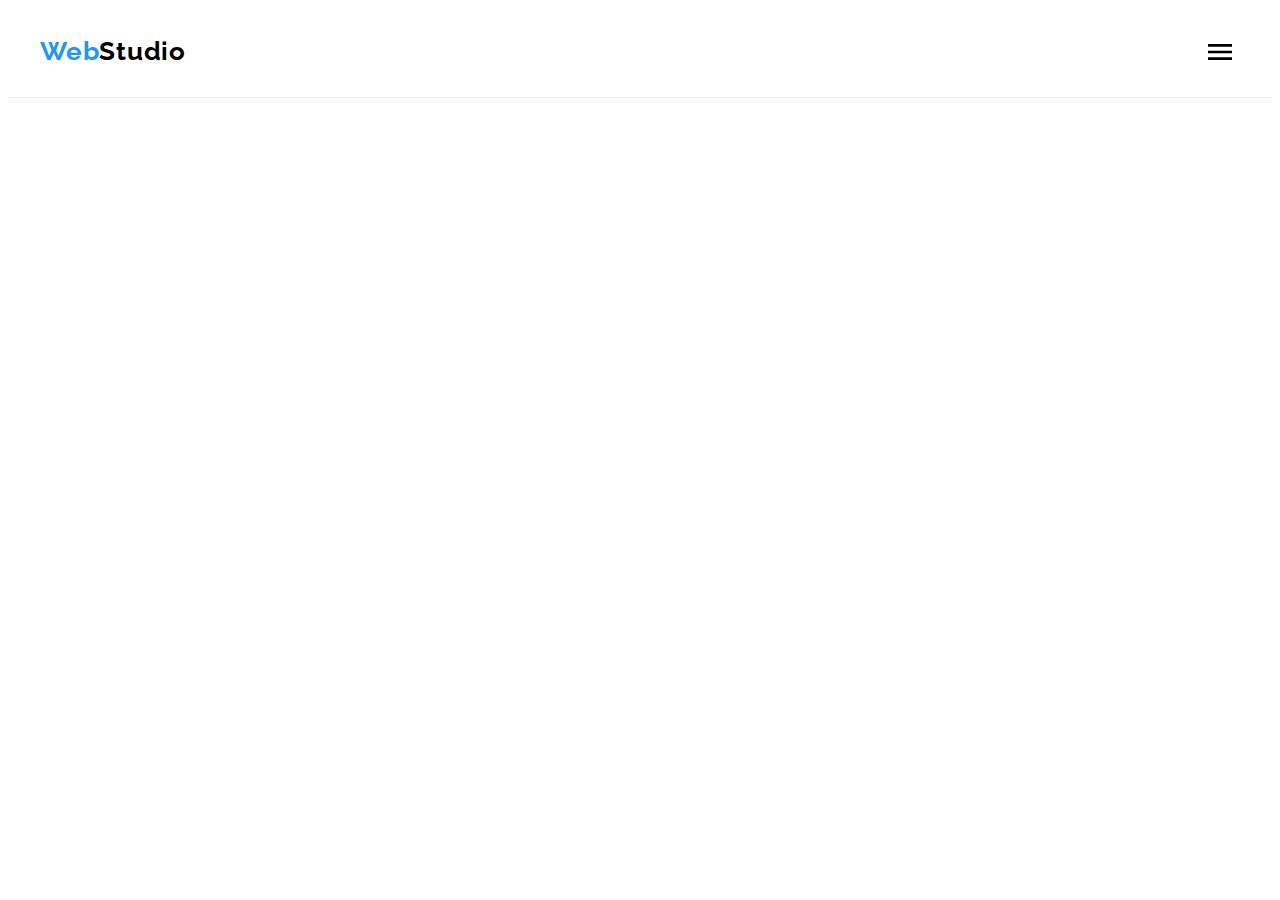
==== index.html @ c2a6fc57 "add header" ====
<!DOCTYPE html>
<html lang="ru">
<head>
    <meta charset="UTF-8">
    <meta http-equiv="X-UA-Compatible" content="IE=edge">
    <meta name="viewport" content="width=device-width, initial-scale=1.0">
    <title>WebStudio</title>
    <link rel="preconnect" href="https://fonts.gstatic.com">
    <link href="https://fonts.googleapis.com/css2?family=Raleway:wght@700&family=Roboto:wght@400;500;700;900&display=swap"
        rel="stylesheet">
    <link rel="stylesheet" href="https://cdnjs.cloudflare.com/ajax/libs/modern-normalize/1.0.0/modern-normalize.min.css" integrity="sha512-ISS7cAi1PEhQ8jnbJpJZMd29NlhNj4AWYyLOSp2CE/CsHxTCu+r+t0D2yoJudVrd0/8fTVPUVDzY5Tvli75u/g==" crossorigin="anonymous" />
    <link rel="stylesheet" href="./css/main.min.css">
</head>
<body>
    <!--HEADER -->
    <header class="header">
        <div class="header-container container">
            <nav class="menu-nav">
                <a href="#" class="logo link"><span class="logo--blue" lang="en">Web</span>Studio</a>
                <ul class="menu-list list">
                    <li class="menu__item"><a class="menu__link link current" href="./index.html">Студия</a></li>
                    <li class="menu__item"><a class="menu__link link" href="./portfolio.html">Портфолио</a></li>
                    <li class="menu__item"><a class="menu__link link" href="#">Контакты</a></li>
                </ul>
            </nav>
            <ul class="contacts-list list">
                <li class="contacts-item"><a class="address-link link" href="mailto:info@devstudio.com" lang="en">
                <svg class="icon-envelope">
                   <use href="./img/icons.svg#icon-envelope"></use>
                </svg>
                info@devstudio.com</a></li>
                <li class="contacts-item"><a class="address-link link" href="tel:+380961111111">
                <svg class="icon-smartphone">
                    <use href="./img/icons.svg#icon-smartphone"></use>
                </svg>
                +38 096 111 11 11</a></li>
            </ul>
            <button type="button" class="header__mobile-menu-btn" data-menu-button>
                <svg class="header__mobile-menu-icon">
                    <use href="./img/icons.svg#icon-hamburger"></use>
                </svg>
            </button>
            <div class="mobile-menu" data-menu>
                <div class="container mobile-menu__container">
                    <button type="button" class="mobile-menu-btn__close" data-menu-close>
                        <svg class="header__mobile-menu-icon">
                            <use href="./img/icons.svg#icon-close-btn"></use>
                        </svg>
                    </button>
                    <ul class="mobile-menu-nav list">
                        <li class="mobile-menu-nav__item"><a href="" class="mobile-menu-nav__link link">Студия</a></li>
                        <li class="mobile-menu-nav__item"><a href="" class="mobile-menu-nav__link link">Портфолио</a></li>
                        <li class="mobile-menu-nav__item"><a href="" class="mobile-menu-nav__link link">Контакты</a></li>
                    </ul>
                    <ul class="mobile-menu-contacts list">
                        <li class="mobile-menu-contacts__item"><a class="mobile-menu-contacts__link mobile-menu-contacts__link_phone link" href="tel:+380961111111">+38 096 111 11 11</a></li>
                        <li class="mobile-menu-contacts__item"><a class="mobile-menu-contacts__link link" href="mailto:info@devstudio.com" lang="en">info@devstudio.com</a></li>
                    </ul>
                    <ul class="mobile-menu-social-links list">
                        <li class="mobile-menu-social-links__item"><a href="" class="mobile-menu-social-links__link link">Instagram<span></span></a></li>
                        <li class="mobile-menu-social-links__item"><a href="" class="mobile-menu-social-links__link link">Twitter<span></span></a></li>
                        <li class="mobile-menu-social-links__item"><a href="" class="mobile-menu-social-links__link link">Facebook<span></span></a></li>
                        <li class="mobile-menu-social-links__item"><a href="" class="mobile-menu-social-links__link link">LinkedIn</a></li>
                    </ul>
                </div>
            </div>
        </div>
    </header>
    <main>
        <!--SECTION HERO -->
        <!-- <section class="hero">
            <div class="container">
                <h1 class="hero__title">Эффективные решения для вашего бизнеса</h1>
                <button class="btn hero--btn" type="button" data-modal-open>Заказать услугу</button>
            </div>
        </section> -->
        <!--SECTION FEATURES -->
        <!-- <section class="features section">
            <div class="container">
                <h2 class="title visually-hidden">Особенности</h2>
                <ul class="features__list">
                    <li class="features__item list">
                        <div class="features__img">
                            <svg class="features__icons">
                                <use href="./img/icons.svg#icon-antenna"></use>
                            </svg>
                        </div>
                        <h3 class="features__title">Внимание к деталям</h3>
                        <p class="features__text">Идейные соображения, а также начало повседневной работы по формированию позиции.
                        </p>
                    </li>
                    <li class="features__item list">
                        <div class="features__img">
                            <svg class="features__icons">
                                <use href="./img/icons.svg#icon-clock"></use>
                            </svg>
                        </div>
                        <h3 class="features__title">Пунктуальность</h3>
                        <p class="features__text">Задача организации, в особенности же рамки и место обучения кадров влечет за
                            собой.
                        </p>
                    </li>
                    <li class="features__item list">
                        <div class="features__img">
                            <svg class="features__icons">
                                <use href="./img/icons.svg#icon-diagram"></use>
                            </svg>
                        </div>
                        <h3 class="features__title">Планирование</h3>
                        <p class="features__text">Равным образом консультация с широким активом в значительной степени
                            обуславливает.
                        </p>
                    </li>
                    <li class="features__item list">
                        <div class="features__img">
                            <svg class="features__icons">
                                <use href="./img/icons.svg#icon-astronaut"></use>
                            </svg>
                        </div>
                        <h3 class="features__title">Современные технологии</h3>
                        <p class="features__text">Значимость этих проблем настолько очевидна, что реализация плановых заданий.</p>
                    </li>
                </ul>
            </div>
        </section> -->
    <!--SECTION WORK -->
        <!-- <section class="work section">
            <div class="container">
                <h2 class="title">Чем мы занимаемся</h2>
                <ul class="work__list">
                    <li class="work__item list">
                        <div class="work__wrapper">
                            <img src="./img/box11.jpg" alt="Человек печатает" width="370" height="294">
                            <p class="work__overlay">Десктопные приложения</p>
                        </div>
                    </li>
                    <li class="work__item list">
                        <div class="work__wrapper">
                            <img src="./img/box12.jpg" alt="Человек с телефоном в руке" width="370" height="294">
                            <p class="work__overlay">Мобильные приложения</p>
                        </div>
                    </li>
                    <li class="work__item list">
                        <div class="work__wrapper">
                            <img src="./img/box13.jpg" alt="Планшет" width="370" height="294">
                            <p class="work__overlay">Дизайнерские решения</p>
                        </div>
                    </li>
                </ul>
            </div>
        </section> -->
    <!--SECTION TEAM -->
         <!-- <section class="team section">
            <div class="container">
                <h2 class="title">Наша команда</h2>
                <ul class="team__list">
                    <li class="team__item list">
                        <img src="./img/team11.jpg" alt="Игорь Демьяненко" width="270">
                        <div class="team-member">
                            <h3 class="team-member__name">Игорь Демьяненко</h3>
                            <p class="team-member__profession" lang="en">Product Designer</p>
                            <ul class="social-contact list">
                                <li>
                                    <a class="social-contact__link link" href="">
                                        <svg class="social-contact__icon">
                                            <use href="./img/icons.svg#icon-instagram"></use>
                                        </svg>
                                    </a>
                                </li>
                                <li>
                                    <a class="social-contact__link link" href="">
                                        <svg class="social-contact__icon">
                                            <use href="./img/icons.svg#icon-twitter"></use>
                                        </svg>
                                    </a>
                                </li>
                                <li>
                                    <a class="social-contact__link link" href="">
                                        <svg class="social-contact__icon">
                                            <use href="./img/icons.svg#icon-facebook"></use>
                                        </svg>
                                    </a>
                                </li>
                                <li>
                                    <a class="social-contact__link link" href="">
                                        <svg class="social-contact__icon">
                                            <use href="./img/icons.svg#icon-linkedin"></use>
                                        </svg>
                                    </a>
                                </li>
                            </ul>
                        </div>

                    </li>
                    <li class="team__item list">
                        <img  src="./img/team12.jpg" alt="Ольга Репина" width="270">
                        <div class="team-member">
                            <h3 class="team-member__name">Ольга Репина</h3>
                            <p class="team-member__profession" lang="en">Frontend Developer</p>
                            <ul class="social-contact list">
                                <li>
                                    <a class="social-contact__link link" href="">
                                        <svg class="social-contact__icon">
                                            <use href="./img/icons.svg#icon-instagram"></use>
                                        </svg>
                                    </a>
                                </li>
                                <li>
                                    <a class="social-contact__link link" href="">
                                        <svg class="social-contact__icon">
                                            <use href="./img/icons.svg#icon-twitter"></use>
                                        </svg>
                                    </a>
                                </li>
                                <li>
                                    <a class="social-contact__link link" href="">
                                        <svg class="social-contact__icon">
                                            <use href="./img/icons.svg#icon-facebook"></use>
                                        </svg>
                                    </a>
                                </li>
                                <li>
                                    <a class="social-contact__link link" href="">
                                        <svg class="social-contact__icon">
                                            <use href="./img/icons.svg#icon-linkedin"></use>
                                        </svg>
                                    </a>
                                </li>
                            </ul>
                        </div>
                    </li>
                    <li class="team__item list">
                        <img src="./img/team13.jpg" alt="Николай Тарасов" width="270">
                        <div class="team-member">
                            <h3 class="team-member__name">Николай Тарасов</h3>
                            <p class="team-member__profession" lang="en">Marketing</p>
                            <ul class="social-contact list">
                                <li>
                                    <a class="social-contact__link link" href="">
                                        <svg class="social-contact__icon">
                                            <use href="./img/icons.svg#icon-instagram"></use>
                                        </svg>
                                    </a>
                                </li>
                                <li>
                                    <a class="sociak-contact__link link" href="">
                                        <svg class="social-contact__icon">
                                            <use href="./img/icons.svg#icon-twitter"></use>
                                        </svg>
                                    </a>
                                </li>
                                <li>
                                    <a class="social-contact__link link" href="">
                                        <svg class="social-contact__icon">
                                            <use href="./img/icons.svg#icon-facebook"></use>
                                        </svg>
                                    </a>
                                </li>
                                <li>
                                    <a class="social-contact__link link" href="">
                                        <svg class="social-contact__icon">
                                            <use href="./img/icons.svg#icon-linkedin"></use>
                                        </svg>
                                    </a>
                                </li>
                            </ul>
                        </div>
                    </li>
                    <li class="team__item list">
                        <img src="./img/team14.jpg" alt="Михаил Ермаков" width="270">
                        <div class="team-member">
                            <h3 class="team-member__name">Михаил Ермаков</h3>
                            <p class="team-member__profession" lang="en">UI Designer</p>
                            <ul class="social-contact list">
                                <li>
                                    <a class="social-contact__link link" href="">
                                        <svg class="social-contact__icon">
                                            <use href="./img/icons.svg#icon-instagram"></use>
                                        </svg>
                                    </a>
                                </li>
                                <li>
                                    <a class="social-contact__link link" href="">
                                        <svg class="social-contact__icon">
                                            <use href="./img/icons.svg#icon-twitter"></use>
                                        </svg>
                                    </a>
                                </li>
                                <li>
                                    <a class="social-contact__link link" href="">
                                        <svg class="social-contact__icon">
                                            <use href="./img/icons.svg#icon-facebook"></use>
                                        </svg>
                                    </a>
                                </li>
                                <li>
                                    <a class="social-contact__link link" href="">
                                        <svg class="social-contact__icon">
                                            <use href="./img/icons.svg#icon-linkedin"></use>
                                        </svg>
                                    </a>
                                </li>
                            </ul>
                        </div>
                    </li>
                </ul>
            </div>
         </section> -->

         <!-- CLIENTS-->
         <!-- <section class="section">
             <div class="container">
                 <h2 class="title">Постоянные клиенты</h2>
                 <ul class="clients-list list">
                    <li class="clients-item">
                        <a href="" class="clients-item-link">
                            <svg class="clients-icon">
                                <use href="./img/icons.svg#icon-client1"></use>
                            </svg>
                        </a>
                    </li>
                    <li class="clients-item">
                        <a href="" class="clients-item-link">
                            <svg class="clients-icon">
                                <use href="./img/icons.svg#icon-client2"></use>
                            </svg>
                        </a>
                    </li>
                    <li class="clients-item">
                        <a href="" class="clients-item-link">
                            <svg class="clients-icon">
                                <use href="./img/icons.svg#icon-client3"></use>
                            </svg>
                        </a>
                    </li>
                    <li class="clients-item">
                        <a href="" class="clients-item-link">
                            <svg class="clients-icon">
                                <use href="./img/icons.svg#icon-client4"></use>
                            </svg>
                        </a>
                    </li>
                    <li class="clients-item">
                        <a href="" class="clients-item-link">
                            <svg class="clients-icon">
                                <use href="./img/icons.svg#icon-client5"></use>
                            </svg>
                        </a>
                    </li>
                    <li class="clients-item">
                        <a href="" class="clients-item-link">
                            <svg class="clients-icon">
                                <use href="./img/icons.svg#icon-client6"></use>
                            </svg>
                        </a>
                    </li>

                 </ul>
             </div>
         </section>
    </main> -->
    <!--FOOTER -->
    <!-- <footer class="footer">
        <div class="container footer-content">
            <div class="footer-left-side">
                <a href="#" class="logo logo--white link" lang="en"><span class="logo--blue">Web</span>Studio</a>
                <address class="address-footer">
                    <ul class="address-list list ">
                        <li class="address-item"><a class="address-footer-link link maps" href="https://goo.gl/maps/4dCBF8JhgYZg9NQ79"
                                target="_blank" rel="noreferrer noopener">г. Киев, пр-т
                                Леси Украинки, 26</a></li>
                        <li class="address-item"><a class="address-footer-link link" href="mailto:info@example.com"
                                lang="en">info@example.com</a></li>
                        <li class="address-item"><a class="address-footer-link link" href="tel:+380961111111">+38 096 111 11 11</a>
                        </li>
                    </ul>
                </address>
            </div>
            <div class="footer-links">
                <h2 class="footer-title">присоединяйтесь</h2>
                <ul class="footer-social__list list">
                    <li class="footer-social__item">
                        <a href="" class="footer-social__link">
                            <svg class="footer-social__icons">
                                <use href="./img/icons.svg#icon-instagram"></use>
                            </svg>
                        </a>
                    </li>
                    <li class="footer-social__item">
                        <a href="" class="footer-social__link">
                            <svg class="footer-social__icons">
                                <use href="./img/icons.svg#icon-twitter"></use>
                            </svg>
                        </a>
                    </li>
                    <li class="footer-social__item">
                        <a href="" class="footer-social__link">
                            <svg class="footer-social__icons">
                                <use href="./img/icons.svg#icon-facebook"></use>
                            </svg>
                        </a>
                    </li>
                    <li class="footer-social__item">
                        <a href="" class="footer-social__link">
                            <svg class="footer-social__icons">
                                <use href="./img/icons.svg#icon-linkedin"></use>
                            </svg>
                        </a>
                    </li>
                </ul> 
            </div>
            <div class="footer-right-side">
                <b class="footer-title">Подпишитесь на рассылку</b>
                <form  class="footer-form">
                    <input type="email" class="input-email" name="email" placeholder="E-mail">
                    <button type="submit" class=" btn btn-subscription">Подписаться 
                        <svg class="icon-send">
                        <use href="./img/icons.svg#icon-send"></use>
                        </svg> </button>
                </form>
            </div>
        </div>
    </footer>
    <div class="backdrop is-hidden" data-modal>
        <div class="modal">
            <button type="button" class=" modal-close-btn" data-modal-close>
                <svg class="modal-icon">
                    <use href="./img/icons.svg#icon-close-black"></use>
                </svg>
            </button>
            <b class="modal-request">Оставьте свои данные, мы вам перезвоним</b>
            <form class="modal-form">
                <label class="modal-label">
                    Имя
                    <span class="modal-input-wrapper">
                        <input class="modal-input" type="text" name="user-name" required minlength="2">
                        <svg class="modal-input-icon">
                            <use href="./img/icons.svg#icon-person-black"></use>
                        </svg>
                    </span>
                </label>
                <label class="modal-label">
                    Телефон
                    <span class="modal-input-wrapper">
                        <input class="modal-input" type="tel" name="user-phone" required pattern="[0-9]{3}-[0-9]{3}-[0-9]{2}-[0-9]{2}" title="093-111-11-11">
                        <svg class="modal-input-icon">
                            <use href="./img/icons.svg#icon-phone-black"></use>
                        </svg>
                    </span>
                </label>
                <label class="modal-label">
                    Почта
                    <span class="modal-input-wrapper">
                        <input class="modal-input" type="email" name="user-email">
                        <svg class="modal-input-icon">
                            <use href="./img/icons.svg#icon-email-black"></use>
                        </svg>
                    </span>
                </label>
                <label class="modal-label">
                    Комментарий
                    <textarea class="modal-message" name="user-message" placeholder="Введите текст"></textarea>
                </label>
                
                <label class="modal-label-checkbox">
                    <input type="checkbox" class="modal-input-checkbox" name="on">
                    <span class="modal-checkbox-icon"></span>
                    Соглашаюсь с рассылкой и принимаю <a href="">Условия договора</a></label>
                <button type="submit" class="btn modal-submit-btn">Отправить</button>
            </form>
        </div>
    </div>

    <script src="./js/modal.js"></script>> -->
    <script src="./js/menu.js"></script>
</body>
</html>
---- css/main.min.css ----
:root{--main-color: #757575;--secondary-color: #212121;--accent-color: #2196f3;--main-footer-text-color: #ffffff;--background-color: #2f303a;--links-color: #afb1b8;--bcg-btn-color: #188ce8;--placeholder-color: rgba(117, 117, 117, 0.5);--bcg-grey-color: #f5f4fa;--main-bcg-color: #ffffff;--primary-font-family: 'Roboto', sans-serif;--secondary-font-family: 'Raleway', sans-serif;--transition-duration: 250ms;--transition-timing-function: cubic-bezier(0.4, 0, 0.2, 1)}.visually-hidden{position:absolute;width:1px;height:1px;margin:-1px;border:0;padding:0;white-space:nowrap;clip-path:inset(100%);clip:rect(0 0 0 0);overflow:hidden}.social-contact,.social-contact__link,.modal-close-btn,.features__img,.clients-item-link,.footer-social__link,.btn-subscription{display:flex;align-items:center}h1,h2,h3,h4,h5,h6,p{margin-top:0;margin-bottom:0}ul,ol{margin-top:0;margin-bottom:0;padding-left:0}img{display:block}.list{list-style:none}.link{text-decoration:none}body{font-family:var(--primary-font-family);color:var(--main-color)}.section{padding-top:94px;padding-bottom:94px}.container{position:relative;padding-left:15px;padding-right:15px}@media screen and (min-width: 480px){.container{width:480px;margin:0 auto}}@media screen and (min-width: 768px){.container{width:768px}}@media screen and (min-width: 1200px){.container{width:1200px}}.mobile-menu{position:fixed;top:0;left:0;width:100vw;height:100vh;background-color:#fff;overflow:auto;opacity:0;visibility:hidden;pointer-events:none}.mobile-menu.is-open{opacity:1;visibility:visible;pointer-events:auto}.mobile-menu__container{position:relative;padding-top:48px;padding-bottom:48px;padding-left:25px}.mobile-menu-nav{margin-bottom:302px}.mobile-menu-nav__link{font-weight:500;font-size:40px;line-height:1.175;letter-spacing:0.02em;color:var(--secondary-color)}@media screen and (max-width: 767px){.mobile-menu-nav__item:not(:last-child),.mobile-menu-contacts__item:not(:last-child){margin-bottom:32px}}.mobile-menu-contacts{margin-bottom:64px}.mobile-menu-contacts__link{font-weight:500;font-size:24px;line-height:1.167;letter-spacing:0.02em;color:var(--main-color)}.mobile-menu-contacts__link_phone{font-size:34px;line-height:1.176;color:var(--accent-color)}.mobile-menu-contacts__item:hover .mobile-menu-contacts__link,.mobile-menu-contacts__item:focus .mobile-menu-contacts__link{color:var(--accent-color)}.mobile-menu-social-links{display:flex;flex-wrap:wrap;align-items:center}.mobile-menu-social-links__item:not(:last-child){margin-right:10px}.mobile-menu-social-links__link{font-weight:500;font-size:18px;line-height:1.222;letter-spacing:0.02em;color:var(--accent-color)}.mobile-menu-social-links__link span{border:1px solid rgba(33,33,33,0.2);margin-left:10px;color:var(--secondary-color)}.mobile-menu-btn__close{position:absolute;top:10px;right:15px;padding:0;border:none;background-color:#fff}.mobile-menu-btn__close:hover,.mobile-menu-btn__close:focus{fill:var(--accent-color);cursor:pointer}.btn{font-family:inherit;font-weight:700;font-size:16px;line-height:1.87;align-items:center;text-align:center;letter-spacing:0.06em;background-color:var(--accent-color);color:var(--main-footer-text-color);border:transparent;border-radius:4px;transition:background-color var(--transition-duration) var(--transition-timing-function);box-shadow:0px 4px 4px rgba(0,0,0,0.15)}.btn:hover,.btn:focus{background-color:var(--bcg-btn-color);cursor:pointer}.title{font-weight:700;font-size:36px;line-height:1.16;text-align:center;letter-spacing:0.03em;color:var(--secondary-color);margin-bottom:50px}.social-contact{justify-content:space-between}.social-contact__link{justify-content:center;width:44px;height:44px;border-radius:50%;background-color:transparent;transition:background-color var(--transition-duration) var(--transition-timing-function)}.social-contact__link:hover,.social-contact__link:focus{background-color:var(--accent-color)}.social-contact__icon{width:20px;height:20px;fill:var(--links-color);transition:fill var(--transition-duration) var(--transition-timing-function)}.social-contact__link:hover .social-contact__icon,.social-contact__link:focus .social-contact__icon{fill:var(--main-footer-text-color)}.backdrop{position:fixed;top:0;left:0;width:100vw;height:100vh;background:rgba(0,0,0,0.2);z-index:100;transition:opacity var(--transition-duration) var(--transition-timing-function),visibility var(--transition-duration) var(--transition-timing-function)}.is-hidden{opacity:0;visibility:hidden;pointer-events:none}.modal{position:absolute;top:50%;left:50%;transform:translate(-50%, -50%);width:528px;height:581px;padding:40px;background:var(--main-bcg-color);box-shadow:0px 1px 3px rgba(0,0,0,0.12),0px 1px 1px rgba(0,0,0,0.14),0px 2px 1px rgba(0,0,0,0.2);border-radius:4px}.modal-icon{width:18px;height:18px;fill:currentColor}.modal-close-btn{position:absolute;top:8px;right:8px;justify-content:center;width:30px;height:30px;padding:0;background:transparent;border:1px solid rgba(0,0,0,0.1);border-radius:50%;cursor:pointer}.modal-request{display:block;font-size:20px;font-weight:700;line-height:1.15;text-align:center;letter-spacing:0.03em;color:var(--secondary-color);margin-bottom:12px}.modal-form{display:flex;flex-direction:column}.modal-label{display:block;margin-bottom:10px;font-weight:400;font-size:12px;line-height:1.17;letter-spacing:0.01em;color:var(--main-color)}.modal-input-wrapper{display:block;position:relative;margin-top:4px}.modal-input{width:100%;height:40px;padding-left:42px;border:1px solid rgba(33,33,33,0.2);border-radius:4px;font-size:14px;line-height:1.15;letter-spacing:0.01em;color:var(--secondary-color)}.modal-input:focus{outline:none;border:1px solid var(--accent-color)}.modal-input-icon{position:absolute;width:18px;height:18px;top:50%;left:12px;transform:translateY(-50%);background-size:contain;fill:#000000}.modal-input:focus+.modal-input-icon{fill:var(--accent-color)}.modal-message{width:100%;height:120px;resize:none;padding:12px 16px;margin-top:4px;color:var(--secondary-color);border:1px solid rgba(33,33,33,0.2);border-radius:4px}.modal-message::placeholder{font-weight:400;font-size:12px;line-height:1.17;letter-spacing:0.01em;color:var(--placeholder-color)}.modal-message:focus{outline:none;border-color:var(--accent-color)}.modal-input-checkbox{position:absolute;width:1px;height:1px;margin:-1px;border:0;padding:0;white-space:nowrap;clip-path:inset(100%);clip:rect(0 0 0 0);overflow:hidden}.modal-checkbox-icon{display:inline-block;vertical-align:middle;width:16px;height:15px;margin-right:7px;border:2px solid var(--secondary-color);border-radius:2px;transition:background-color 50ms var(--transition-timing-function),background-image 50ms var(--transition-timing-function)}.modal-input-checkbox:checked+.modal-checkbox-icon{border:transparent;background-color:var(--accent-color);background-image:url(../img/icon-check.svg);background-size:contain;background-origin:border-box}.modal-input-checkbox:focus+.modal-checkbox-icon{border-color:var(--accent-color)}.modal-label-checkbox{display:inline-block;font-weight:normal;font-size:14px;line-height:1.71;letter-spacing:0.03em;color:var(--main-color)}.modal-submit-btn{align-self:center;width:200px;height:50px;padding:10px 55px;margin-top:30px}.logo{color:#000000;font-family:var(--secondary-font-family);font-weight:700;font-size:26px;line-height:1.2;letter-spacing:0.03em}.logo--blue{color:var(--accent-color)}.logo--white{color:var(--main-footer-text-color);display:block;margin-bottom:20px}.header{padding-top:24px;padding-bottom:25px;border-bottom:1px solid #ececec}@media screen and (max-width: 767px){.header{padding-top:10px;padding-bottom:10px}}.header-container{display:flex;justify-content:space-between;align-items:center}.menu-list{display:none}.contacts-list{display:none}.header__mobile-menu-btn{display:inline-flex;background-color:transparent;border:none;padding:0;margin:0;line-height:0}.header__mobile-menu-icon{width:40px;height:40px}.header__mobile-menu-btn:hover,.header__mobile-menu-btn:focus,.header__mobile-menu-btn:active{fill:#2196f3;cursor:pointer}.hero{background-color:#c4c4c4;background-image:linear-gradient(rgba(47,48,58,0.4), rgba(47,48,58,0.4)),url(../img/bgimage.jpg);background-position:center;background-repeat:no-repeat;background-size:cover;text-align:center;max-width:1600px;min-height:600px;padding-top:200px;padding-bottom:200px;margin-left:auto;margin-right:auto}.hero__title{max-width:696px;font-weight:900;font-size:44px;line-height:1.36;text-align:center;letter-spacing:0.06em;text-transform:uppercase;color:var(--main-footer-text-color);margin-left:auto;margin-right:auto;margin-bottom:30px}.hero--btn{padding:10px 32px}.features__list{display:flex}.features__item{width:calc((100% - 90px) / 4)}.features__item:not(:last-child){margin-right:30px}.features__img{height:120px;justify-content:center;background:var(--bcg-grey-color);border-radius:4px;margin-bottom:30px}.features__icons{width:70px;height:70px;fill:var(--secondary-color)}.features__title{font-weight:700;font-size:14px;line-height:1.15;letter-spacing:0.03em;text-transform:uppercase;color:var(--secondary-color);margin-bottom:10px}.features__text{font-weight:400;font-size:14px;line-height:1.71;letter-spacing:0.03em}.work{padding-top:0}.work__list{display:flex;margin:-15px}.work__item{width:calc((100% - 60px) / 3);margin:15px}.work__wrapper{position:relative}.work__overlay{position:absolute;left:0;bottom:0;width:100%;font-weight:700;font-size:14px;line-height:1.15;text-align:center;letter-spacing:0.03em;text-transform:uppercase;color:var(--main-footer-text-color);padding:27px 82px;background:rgba(47,48,58,0.8)}.team{background-color:var(--bcg-grey-color)}.team-member{padding:30px 32px 30px 32px}.team__list{display:flex;margin:-15px}.team__item{width:calc((100% - 90px) / 4);font-size:16px;line-height:1.19;text-align:center;letter-spacing:0.03em;background-color:var(--main-bcg-color);box-shadow:0px 1px 3px rgba(0,0,0,0.12),0px 1px 1px rgba(0,0,0,0.14),0px 2px 1px rgba(0,0,0,0.2);border-radius:0px 0px 4px 4px;margin:15px}.team-member__name{font-weight:500;font-size:16px;color:var(--secondary-color);margin-bottom:10px}.team-member__profession{font-size:16px;margin-bottom:16px}.clients-list{display:flex;margin:-15px}.clients-item{margin:15px}.clients-item-link{justify-content:center;width:170px;height:92px;background-color:var(--main-bcg-color);border:1px solid var(--links-color);border-radius:4px;transition:border-color var(--transition-duration) var(--transition-timing-function)}.clients-item-link:hover,.clients-item-link:focus{border-color:var(--accent-color)}.clients-icon{width:106px;height:60px;fill:var(--links-color);transition:fill var(--transition-duration) var(--transition-timing-function)}.clients-item-link:hover .clients-icon,.clients-item-link:focus .clients-icon{fill:var(--accent-color)}.footer{background-color:var(--background-color);padding-top:60px;padding-bottom:60px}.footer-left-side{margin-right:70px}.address-list .maps{color:var(--main-footer-text-color)}.address-item:not(:last-child){margin-bottom:9px}.address-footer-link{font-style:normal;font-size:14px;line-height:1.71;letter-spacing:0.03em;color:rgba(255,255,255,0.6)}.footer-title{font-weight:700;font-size:14px;line-height:1.14;letter-spacing:0.03em;text-transform:uppercase;color:var(--main-footer-text-color);margin-bottom:20px}.footer-content{display:flex;align-items:baseline}.footer-social__list{display:flex}.footer-social__item:not(:last-child){margin-right:10px}.footer-social__link{justify-content:center;width:44px;height:44px;border-radius:50%;background-color:rgba(255,255,255,0.1);transition:background-color var(--transition-duration) var(--transition-timing-function)}.footer-social__link:hover,.footer-social__link:focus{background-color:var(--accent-color)}.footer-social__icons{width:20px;height:20px;fill:var(--main-footer-text-color)}.footer-right-side{margin-left:93px}.footer-form{display:flex;justify-content:center;margin-top:20px}.input-email{display:inline-block;width:358px;height:50px;font-weight:400;font-size:16px;line-height:1.25;letter-spacing:0.03em;padding:15px 16px;margin-right:12px;color:var(--main-footer-text-color);background-color:transparent;border:1px solid rgba(255,255,255,0.3);filter:drop-shadow(0px 4px 4px rgba(0,0,0,0.15));border-radius:4px}.btn-subscription{justify-content:center;width:200px;height:50px;padding:10px 28px 10px 29px}.icon-send{width:24px;height:24px;background-size:contain;fill:currentColor;margin-left:10px}.filtres-list{display:flex;justify-content:center;margin-bottom:50px}.filtres-item:not(:last-child){margin-right:8px}.filtres-btn{font-family:inherit;font-weight:500;font-size:16px;line-height:1.6;text-align:center;letter-spacing:0.03em;background:var(--bcg-grey-color);color:var(--secondary-color);border:transparent;border-radius:4px;padding:6px 22px;transition:background-color var(--transition-duration) var(--transition-timing-function),color var(--transition-duration) var(--transition-timing-function),box-shadow var(--transition-duration) var(--transition-timing-function)}.filtres-btn:hover,.filtres-btn:focus{background-color:var(--accent-color);color:var(--main-footer-text-color);cursor:pointer;box-shadow:0px 3px 1px rgba(0,0,0,0.1),0px 1px 2px rgba(0,0,0,0.08),0px 2px 2px rgba(0,0,0,0.12)}.cards-list{display:flex;flex-wrap:wrap;margin:-15px}.cards-item{width:calc((100% - 90px) / 3);margin:15px;transition:box-shadow var(--transition-duration) var(--transition-timing-function)}.cards-item:hover,.cards-item:focus,.cards-item:active{box-shadow:0px 1px 1px rgba(0,0,0,0.12),0px 4px 4px rgba(0,0,0,0.06),1px 4px 6px rgba(0,0,0,0.16)}.card-wrapper{position:relative;overflow:hidden}.overlay{position:absolute;width:100%;height:100%;top:0;left:0;padding:63px 24px;font-weight:400;font-size:18px;line-height:1.56;letter-spacing:0.03em;color:var(--main-footer-text-color);background:rgba(33,150,243,0.9);overflow:auto;transform:translateY(100%);transition:transform var(--transition-duration) var(--transition-timing-function)}.cards-item-link:hover .overlay,.cards-item-link:focus .overlay{transform:translateY(0%)}.cards-title-list{font-weight:700;font-size:18px;line-height:2;letter-spacing:0.06em;color:var(--secondary-color);margin:0 0 4px 0}.cards-text{font-size:16px;line-height:1.87;letter-spacing:0.03em;color:var(--main-color)}.card-list-text{padding:20px 24px;border:1px solid #eeeeee;border-top:none}
/*# sourceMappingURL=main.min.css.map */
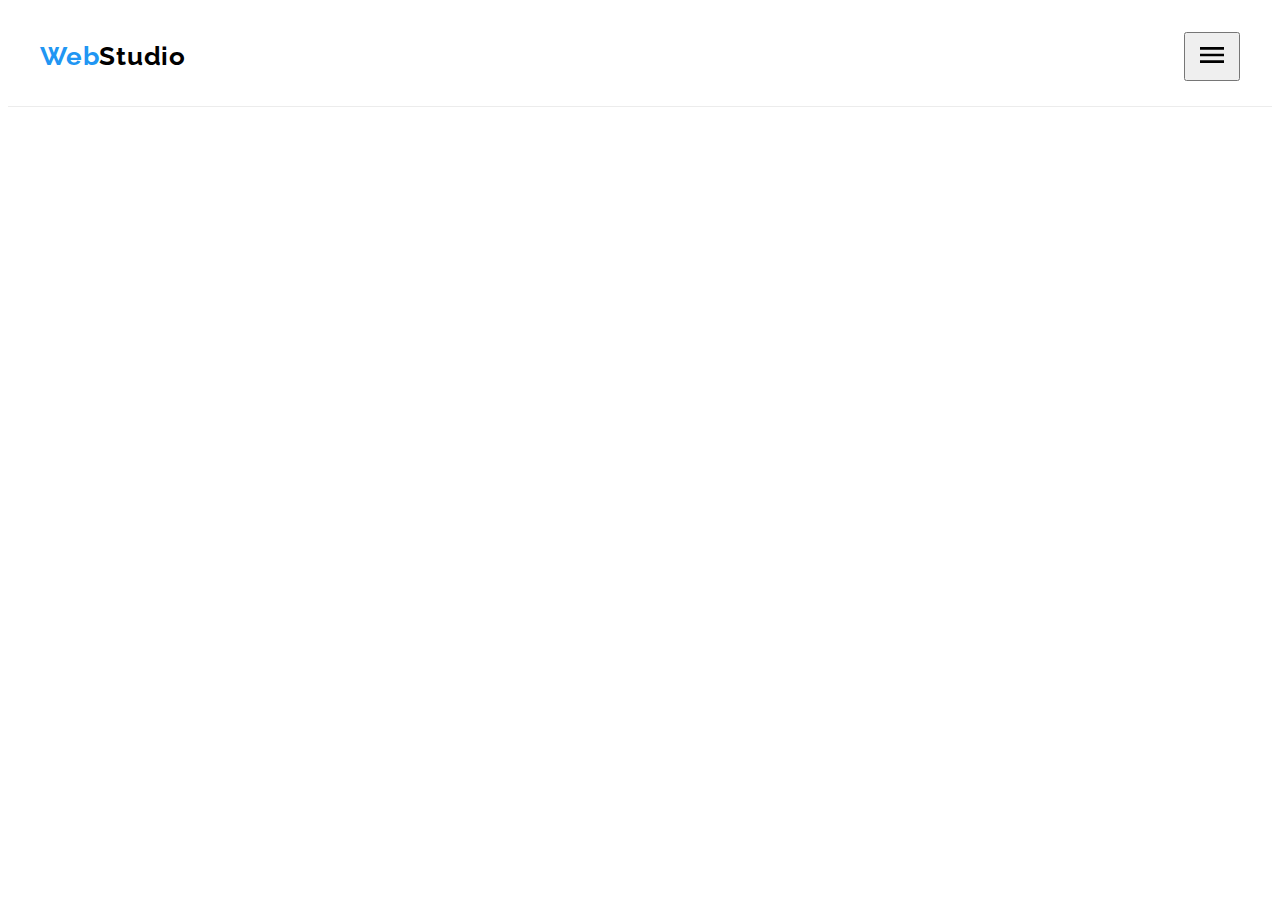
==== commit b5c2d345: "add mobile markup" ====
--- a/index.html
+++ b/index.html
@@ -35,21 +35,22 @@
                 </svg>
                 +38 096 111 11 11</a></li>
             </ul>
-            <button type="button" class="header__mobile-menu-btn" data-menu-button>
-                <svg class="header__mobile-menu-icon">
+            <button type="button" class="mobile-menu-btn__open" data-menu-button>
+                <svg width="40" height="40">
                     <use href="./img/icons.svg#icon-hamburger"></use>
                 </svg>
             </button>
             <div class="mobile-menu" data-menu>
+                
                 <div class="container mobile-menu__container">
                     <button type="button" class="mobile-menu-btn__close" data-menu-close>
-                        <svg class="header__mobile-menu-icon">
+                        <svg width="40" height="40">
                             <use href="./img/icons.svg#icon-close-btn"></use>
                         </svg>
                     </button>
                     <ul class="mobile-menu-nav list">
-                        <li class="mobile-menu-nav__item"><a href="" class="mobile-menu-nav__link link">Студия</a></li>
-                        <li class="mobile-menu-nav__item"><a href="" class="mobile-menu-nav__link link">Портфолио</a></li>
+                        <li class="mobile-menu-nav__item"><a href="./index.html" class="mobile-menu-nav__link link current">Студия</a></li>
+                        <li class="mobile-menu-nav__item"><a href="./portfolio.html" class="mobile-menu-nav__link link">Портфолио</a></li>
                         <li class="mobile-menu-nav__item"><a href="" class="mobile-menu-nav__link link">Контакты</a></li>
                     </ul>
                     <ul class="mobile-menu-contacts list">
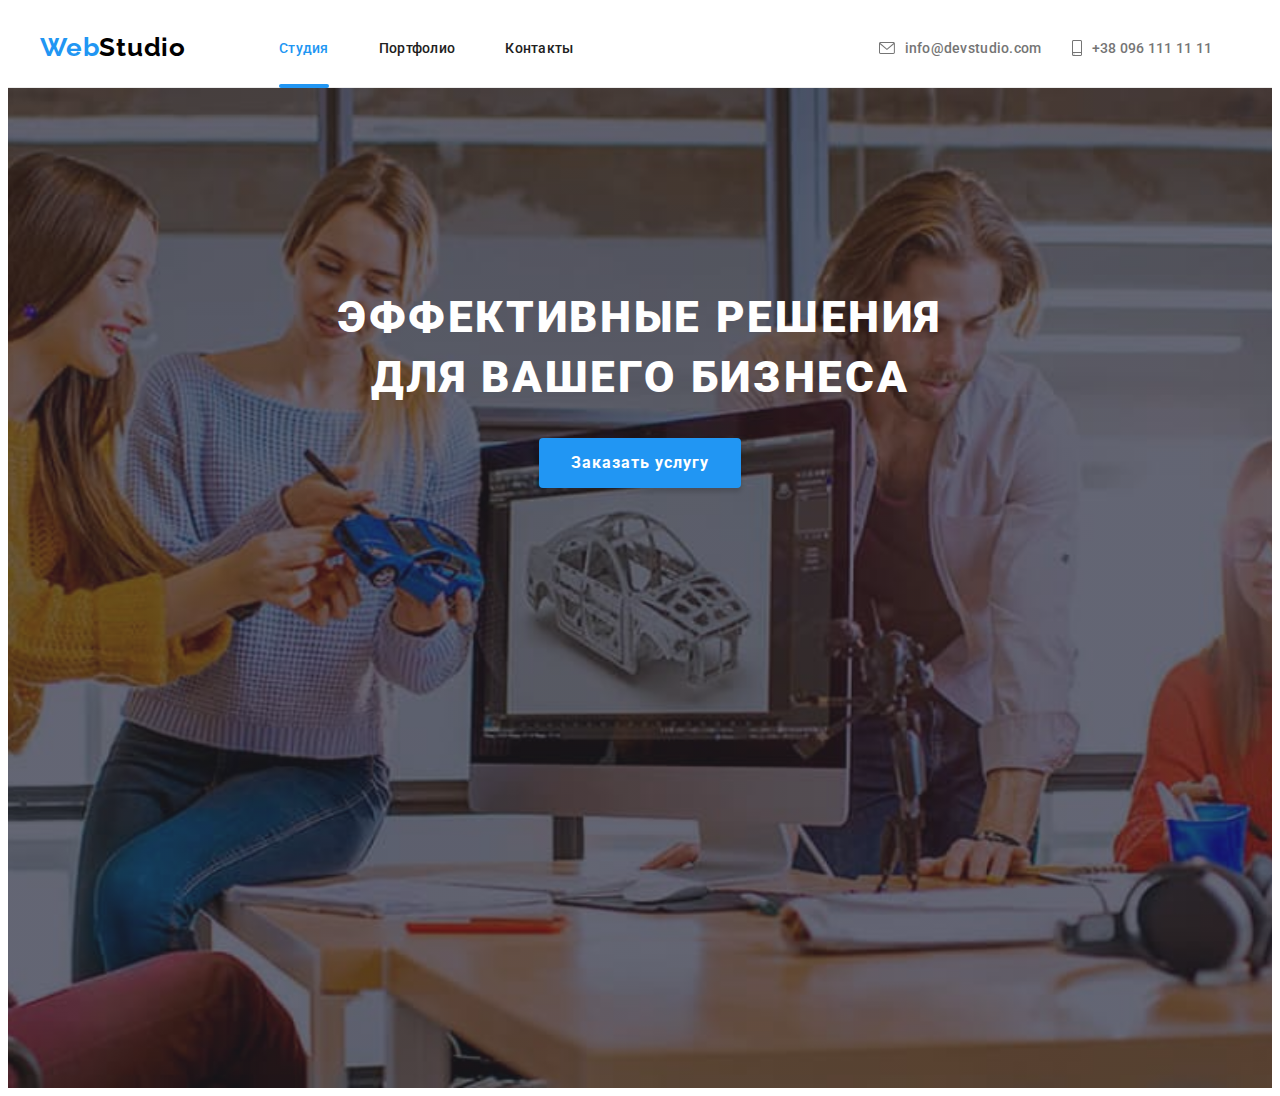
==== commit 50e78b1b: "add markup hero all" ====
--- a/index.html
+++ b/index.html
@@ -69,12 +69,12 @@
     </header>
     <main>
         <!--SECTION HERO -->
-        <!-- <section class="hero">
+        <section class="hero">
             <div class="container">
                 <h1 class="hero__title">Эффективные решения для вашего бизнеса</h1>
                 <button class="btn hero--btn" type="button" data-modal-open>Заказать услугу</button>
             </div>
-        </section> -->
+        </section>
         <!--SECTION FEATURES -->
         <!-- <section class="features section">
             <div class="container">
--- a/css/main.min.css
+++ b/css/main.min.css
@@ -1,2 +1,2 @@
-:root{--main-color: #757575;--secondary-color: #212121;--accent-color: #2196f3;--main-footer-text-color: #ffffff;--background-color: #2f303a;--links-color: #afb1b8;--bcg-btn-color: #188ce8;--placeholder-color: rgba(117, 117, 117, 0.5);--bcg-grey-color: #f5f4fa;--main-bcg-color: #ffffff;--primary-font-family: 'Roboto', sans-serif;--secondary-font-family: 'Raleway', sans-serif;--transition-duration: 250ms;--transition-timing-function: cubic-bezier(0.4, 0, 0.2, 1)}.visually-hidden{position:absolute;width:1px;height:1px;margin:-1px;border:0;padding:0;white-space:nowrap;clip-path:inset(100%);clip:rect(0 0 0 0);overflow:hidden}.social-contact,.social-contact__link,.modal-close-btn,.features__img,.clients-item-link,.footer-social__link,.btn-subscription{display:flex;align-items:center}h1,h2,h3,h4,h5,h6,p{margin-top:0;margin-bottom:0}ul,ol{margin-top:0;margin-bottom:0;padding-left:0}img{display:block}.list{list-style:none}.link{text-decoration:none}body{font-family:var(--primary-font-family);color:var(--main-color)}.section{padding-top:94px;padding-bottom:94px}.container{position:relative;padding-left:15px;padding-right:15px}@media screen and (min-width: 480px){.container{width:480px;margin:0 auto}}@media screen and (min-width: 768px){.container{width:768px}}@media screen and (min-width: 1200px){.container{width:1200px}}.mobile-menu{position:fixed;top:0;left:0;width:100vw;height:100vh;background-color:#fff;overflow:auto;opacity:0;visibility:hidden;pointer-events:none}.mobile-menu.is-open{opacity:1;visibility:visible;pointer-events:auto}.mobile-menu__container{position:relative;padding-top:48px;padding-bottom:48px;padding-left:25px}.mobile-menu-nav{margin-bottom:302px}.mobile-menu-nav__link{font-weight:500;font-size:40px;line-height:1.175;letter-spacing:0.02em;color:var(--secondary-color)}@media screen and (max-width: 767px){.mobile-menu-nav__item:not(:last-child),.mobile-menu-contacts__item:not(:last-child){margin-bottom:32px}}.mobile-menu-contacts{margin-bottom:64px}.mobile-menu-contacts__link{font-weight:500;font-size:24px;line-height:1.167;letter-spacing:0.02em;color:var(--main-color)}.mobile-menu-contacts__link_phone{font-size:34px;line-height:1.176;color:var(--accent-color)}.mobile-menu-contacts__item:hover .mobile-menu-contacts__link,.mobile-menu-contacts__item:focus .mobile-menu-contacts__link{color:var(--accent-color)}.mobile-menu-social-links{display:flex;flex-wrap:wrap;align-items:center}.mobile-menu-social-links__item:not(:last-child){margin-right:10px}.mobile-menu-social-links__link{font-weight:500;font-size:18px;line-height:1.222;letter-spacing:0.02em;color:var(--accent-color)}.mobile-menu-social-links__link span{border:1px solid rgba(33,33,33,0.2);margin-left:10px;color:var(--secondary-color)}.mobile-menu-btn__close{position:absolute;top:10px;right:15px;padding:0;border:none;background-color:#fff}.mobile-menu-btn__close:hover,.mobile-menu-btn__close:focus{fill:var(--accent-color);cursor:pointer}.btn{font-family:inherit;font-weight:700;font-size:16px;line-height:1.87;align-items:center;text-align:center;letter-spacing:0.06em;background-color:var(--accent-color);color:var(--main-footer-text-color);border:transparent;border-radius:4px;transition:background-color var(--transition-duration) var(--transition-timing-function);box-shadow:0px 4px 4px rgba(0,0,0,0.15)}.btn:hover,.btn:focus{background-color:var(--bcg-btn-color);cursor:pointer}.title{font-weight:700;font-size:36px;line-height:1.16;text-align:center;letter-spacing:0.03em;color:var(--secondary-color);margin-bottom:50px}.social-contact{justify-content:space-between}.social-contact__link{justify-content:center;width:44px;height:44px;border-radius:50%;background-color:transparent;transition:background-color var(--transition-duration) var(--transition-timing-function)}.social-contact__link:hover,.social-contact__link:focus{background-color:var(--accent-color)}.social-contact__icon{width:20px;height:20px;fill:var(--links-color);transition:fill var(--transition-duration) var(--transition-timing-function)}.social-contact__link:hover .social-contact__icon,.social-contact__link:focus .social-contact__icon{fill:var(--main-footer-text-color)}.backdrop{position:fixed;top:0;left:0;width:100vw;height:100vh;background:rgba(0,0,0,0.2);z-index:100;transition:opacity var(--transition-duration) var(--transition-timing-function),visibility var(--transition-duration) var(--transition-timing-function)}.is-hidden{opacity:0;visibility:hidden;pointer-events:none}.modal{position:absolute;top:50%;left:50%;transform:translate(-50%, -50%);width:528px;height:581px;padding:40px;background:var(--main-bcg-color);box-shadow:0px 1px 3px rgba(0,0,0,0.12),0px 1px 1px rgba(0,0,0,0.14),0px 2px 1px rgba(0,0,0,0.2);border-radius:4px}.modal-icon{width:18px;height:18px;fill:currentColor}.modal-close-btn{position:absolute;top:8px;right:8px;justify-content:center;width:30px;height:30px;padding:0;background:transparent;border:1px solid rgba(0,0,0,0.1);border-radius:50%;cursor:pointer}.modal-request{display:block;font-size:20px;font-weight:700;line-height:1.15;text-align:center;letter-spacing:0.03em;color:var(--secondary-color);margin-bottom:12px}.modal-form{display:flex;flex-direction:column}.modal-label{display:block;margin-bottom:10px;font-weight:400;font-size:12px;line-height:1.17;letter-spacing:0.01em;color:var(--main-color)}.modal-input-wrapper{display:block;position:relative;margin-top:4px}.modal-input{width:100%;height:40px;padding-left:42px;border:1px solid rgba(33,33,33,0.2);border-radius:4px;font-size:14px;line-height:1.15;letter-spacing:0.01em;color:var(--secondary-color)}.modal-input:focus{outline:none;border:1px solid var(--accent-color)}.modal-input-icon{position:absolute;width:18px;height:18px;top:50%;left:12px;transform:translateY(-50%);background-size:contain;fill:#000000}.modal-input:focus+.modal-input-icon{fill:var(--accent-color)}.modal-message{width:100%;height:120px;resize:none;padding:12px 16px;margin-top:4px;color:var(--secondary-color);border:1px solid rgba(33,33,33,0.2);border-radius:4px}.modal-message::placeholder{font-weight:400;font-size:12px;line-height:1.17;letter-spacing:0.01em;color:var(--placeholder-color)}.modal-message:focus{outline:none;border-color:var(--accent-color)}.modal-input-checkbox{position:absolute;width:1px;height:1px;margin:-1px;border:0;padding:0;white-space:nowrap;clip-path:inset(100%);clip:rect(0 0 0 0);overflow:hidden}.modal-checkbox-icon{display:inline-block;vertical-align:middle;width:16px;height:15px;margin-right:7px;border:2px solid var(--secondary-color);border-radius:2px;transition:background-color 50ms var(--transition-timing-function),background-image 50ms var(--transition-timing-function)}.modal-input-checkbox:checked+.modal-checkbox-icon{border:transparent;background-color:var(--accent-color);background-image:url(../img/icon-check.svg);background-size:contain;background-origin:border-box}.modal-input-checkbox:focus+.modal-checkbox-icon{border-color:var(--accent-color)}.modal-label-checkbox{display:inline-block;font-weight:normal;font-size:14px;line-height:1.71;letter-spacing:0.03em;color:var(--main-color)}.modal-submit-btn{align-self:center;width:200px;height:50px;padding:10px 55px;margin-top:30px}.logo{color:#000000;font-family:var(--secondary-font-family);font-weight:700;font-size:26px;line-height:1.2;letter-spacing:0.03em}.logo--blue{color:var(--accent-color)}.logo--white{color:var(--main-footer-text-color);display:block;margin-bottom:20px}.header{padding-top:24px;padding-bottom:25px;border-bottom:1px solid #ececec}@media screen and (max-width: 767px){.header{padding-top:10px;padding-bottom:10px}}.header-container{display:flex;justify-content:space-between;align-items:center}.menu-list{display:none}.contacts-list{display:none}.header__mobile-menu-btn{display:inline-flex;background-color:transparent;border:none;padding:0;margin:0;line-height:0}.header__mobile-menu-icon{width:40px;height:40px}.header__mobile-menu-btn:hover,.header__mobile-menu-btn:focus,.header__mobile-menu-btn:active{fill:#2196f3;cursor:pointer}.hero{background-color:#c4c4c4;background-image:linear-gradient(rgba(47,48,58,0.4), rgba(47,48,58,0.4)),url(../img/bgimage.jpg);background-position:center;background-repeat:no-repeat;background-size:cover;text-align:center;max-width:1600px;min-height:600px;padding-top:200px;padding-bottom:200px;margin-left:auto;margin-right:auto}.hero__title{max-width:696px;font-weight:900;font-size:44px;line-height:1.36;text-align:center;letter-spacing:0.06em;text-transform:uppercase;color:var(--main-footer-text-color);margin-left:auto;margin-right:auto;margin-bottom:30px}.hero--btn{padding:10px 32px}.features__list{display:flex}.features__item{width:calc((100% - 90px) / 4)}.features__item:not(:last-child){margin-right:30px}.features__img{height:120px;justify-content:center;background:var(--bcg-grey-color);border-radius:4px;margin-bottom:30px}.features__icons{width:70px;height:70px;fill:var(--secondary-color)}.features__title{font-weight:700;font-size:14px;line-height:1.15;letter-spacing:0.03em;text-transform:uppercase;color:var(--secondary-color);margin-bottom:10px}.features__text{font-weight:400;font-size:14px;line-height:1.71;letter-spacing:0.03em}.work{padding-top:0}.work__list{display:flex;margin:-15px}.work__item{width:calc((100% - 60px) / 3);margin:15px}.work__wrapper{position:relative}.work__overlay{position:absolute;left:0;bottom:0;width:100%;font-weight:700;font-size:14px;line-height:1.15;text-align:center;letter-spacing:0.03em;text-transform:uppercase;color:var(--main-footer-text-color);padding:27px 82px;background:rgba(47,48,58,0.8)}.team{background-color:var(--bcg-grey-color)}.team-member{padding:30px 32px 30px 32px}.team__list{display:flex;margin:-15px}.team__item{width:calc((100% - 90px) / 4);font-size:16px;line-height:1.19;text-align:center;letter-spacing:0.03em;background-color:var(--main-bcg-color);box-shadow:0px 1px 3px rgba(0,0,0,0.12),0px 1px 1px rgba(0,0,0,0.14),0px 2px 1px rgba(0,0,0,0.2);border-radius:0px 0px 4px 4px;margin:15px}.team-member__name{font-weight:500;font-size:16px;color:var(--secondary-color);margin-bottom:10px}.team-member__profession{font-size:16px;margin-bottom:16px}.clients-list{display:flex;margin:-15px}.clients-item{margin:15px}.clients-item-link{justify-content:center;width:170px;height:92px;background-color:var(--main-bcg-color);border:1px solid var(--links-color);border-radius:4px;transition:border-color var(--transition-duration) var(--transition-timing-function)}.clients-item-link:hover,.clients-item-link:focus{border-color:var(--accent-color)}.clients-icon{width:106px;height:60px;fill:var(--links-color);transition:fill var(--transition-duration) var(--transition-timing-function)}.clients-item-link:hover .clients-icon,.clients-item-link:focus .clients-icon{fill:var(--accent-color)}.footer{background-color:var(--background-color);padding-top:60px;padding-bottom:60px}.footer-left-side{margin-right:70px}.address-list .maps{color:var(--main-footer-text-color)}.address-item:not(:last-child){margin-bottom:9px}.address-footer-link{font-style:normal;font-size:14px;line-height:1.71;letter-spacing:0.03em;color:rgba(255,255,255,0.6)}.footer-title{font-weight:700;font-size:14px;line-height:1.14;letter-spacing:0.03em;text-transform:uppercase;color:var(--main-footer-text-color);margin-bottom:20px}.footer-content{display:flex;align-items:baseline}.footer-social__list{display:flex}.footer-social__item:not(:last-child){margin-right:10px}.footer-social__link{justify-content:center;width:44px;height:44px;border-radius:50%;background-color:rgba(255,255,255,0.1);transition:background-color var(--transition-duration) var(--transition-timing-function)}.footer-social__link:hover,.footer-social__link:focus{background-color:var(--accent-color)}.footer-social__icons{width:20px;height:20px;fill:var(--main-footer-text-color)}.footer-right-side{margin-left:93px}.footer-form{display:flex;justify-content:center;margin-top:20px}.input-email{display:inline-block;width:358px;height:50px;font-weight:400;font-size:16px;line-height:1.25;letter-spacing:0.03em;padding:15px 16px;margin-right:12px;color:var(--main-footer-text-color);background-color:transparent;border:1px solid rgba(255,255,255,0.3);filter:drop-shadow(0px 4px 4px rgba(0,0,0,0.15));border-radius:4px}.btn-subscription{justify-content:center;width:200px;height:50px;padding:10px 28px 10px 29px}.icon-send{width:24px;height:24px;background-size:contain;fill:currentColor;margin-left:10px}.filtres-list{display:flex;justify-content:center;margin-bottom:50px}.filtres-item:not(:last-child){margin-right:8px}.filtres-btn{font-family:inherit;font-weight:500;font-size:16px;line-height:1.6;text-align:center;letter-spacing:0.03em;background:var(--bcg-grey-color);color:var(--secondary-color);border:transparent;border-radius:4px;padding:6px 22px;transition:background-color var(--transition-duration) var(--transition-timing-function),color var(--transition-duration) var(--transition-timing-function),box-shadow var(--transition-duration) var(--transition-timing-function)}.filtres-btn:hover,.filtres-btn:focus{background-color:var(--accent-color);color:var(--main-footer-text-color);cursor:pointer;box-shadow:0px 3px 1px rgba(0,0,0,0.1),0px 1px 2px rgba(0,0,0,0.08),0px 2px 2px rgba(0,0,0,0.12)}.cards-list{display:flex;flex-wrap:wrap;margin:-15px}.cards-item{width:calc((100% - 90px) / 3);margin:15px;transition:box-shadow var(--transition-duration) var(--transition-timing-function)}.cards-item:hover,.cards-item:focus,.cards-item:active{box-shadow:0px 1px 1px rgba(0,0,0,0.12),0px 4px 4px rgba(0,0,0,0.06),1px 4px 6px rgba(0,0,0,0.16)}.card-wrapper{position:relative;overflow:hidden}.overlay{position:absolute;width:100%;height:100%;top:0;left:0;padding:63px 24px;font-weight:400;font-size:18px;line-height:1.56;letter-spacing:0.03em;color:var(--main-footer-text-color);background:rgba(33,150,243,0.9);overflow:auto;transform:translateY(100%);transition:transform var(--transition-duration) var(--transition-timing-function)}.cards-item-link:hover .overlay,.cards-item-link:focus .overlay{transform:translateY(0%)}.cards-title-list{font-weight:700;font-size:18px;line-height:2;letter-spacing:0.06em;color:var(--secondary-color);margin:0 0 4px 0}.cards-text{font-size:16px;line-height:1.87;letter-spacing:0.03em;color:var(--main-color)}.card-list-text{padding:20px 24px;border:1px solid #eeeeee;border-top:none}
+:root{--main-color: #757575;--secondary-color: #212121;--accent-color: #2196f3;--main-footer-text-color: #ffffff;--background-color: #2f303a;--links-color: #afb1b8;--bcg-btn-color: #188ce8;--placeholder-color: rgba(117, 117, 117, 0.5);--bcg-grey-color: #f5f4fa;--main-bcg-color: #ffffff;--primary-font-family: 'Roboto', sans-serif;--secondary-font-family: 'Raleway', sans-serif;--transition-duration: 250ms;--transition-timing-function: cubic-bezier(0.4, 0, 0.2, 1)}.visually-hidden{position:absolute;width:1px;height:1px;margin:-1px;border:0;padding:0;white-space:nowrap;clip-path:inset(100%);clip:rect(0 0 0 0);overflow:hidden}.social-contact,.social-contact__link,.modal-close-btn,.features__img,.clients-item-link,.footer-social__link,.btn-subscription{display:flex;align-items:center}h1,h2,h3,h4,h5,h6,p{margin-top:0;margin-bottom:0}ul,ol{margin-top:0;margin-bottom:0;padding-left:0}img{display:block}.list{list-style:none}.link{text-decoration:none}body{font-family:var(--primary-font-family);color:var(--main-color)}.section{padding-top:94px;padding-bottom:94px}.container{position:relative;padding-left:15px;padding-right:15px}@media screen and (min-width: 480px){.container{width:480px;margin:0 auto}}@media screen and (min-width: 768px){.container{width:768px}}@media screen and (min-width: 1200px){.container{width:1200px}}.mobile-menu-btn__open{display:inline-flex;background-color:transparent;border:none;padding:0;margin:0;line-height:0;transition:fill var(--transition-duration),var(--transition-timing-function)}.mobile-menu-btn__open:hover,.mobile-menu-btn__open:focus,.mobile-menu-btn__open:active{fill:var(--accent-color);cursor:pointer}@media screen and (min-width: 768px){.mobile-menu-btn__open{display:none}}.mobile-menu{position:fixed;top:0;left:0;width:100vw;height:100vh;background-color:#fff;overflow:auto;z-index:1;opacity:0;visibility:hidden;pointer-events:none}.mobile-menu.is-open{opacity:1;visibility:visible;pointer-events:auto}.mobile-menu__container{position:relative;padding-top:48px;padding-bottom:48px;padding-left:25px}.mobile-menu-nav{margin-bottom:302px}.mobile-menu-nav__link{position:relative;font-weight:500;font-size:40px;line-height:1.175;letter-spacing:0.02em;color:var(--secondary-color)}.mobile-menu-nav__item:not(:last-child),.mobile-menu-contacts__item:not(:last-child){margin-bottom:32px}.mobile-menu-contacts{margin-bottom:64px}.mobile-menu-contacts__link{font-weight:500;font-size:24px;line-height:1.167;letter-spacing:0.02em;color:var(--main-color)}.mobile-menu-contacts__link_phone{font-size:34px;line-height:1.176;color:var(--accent-color)}.mobile-menu-contacts__item:hover .mobile-menu-contacts__link,.mobile-menu-contacts__item:focus .mobile-menu-contacts__link{color:var(--accent-color)}.mobile-menu-social-links{display:flex;flex-wrap:wrap;align-items:center}.mobile-menu-social-links__item:not(:last-child){margin-right:10px}.mobile-menu-social-links__link{font-weight:500;font-size:18px;line-height:1.222;letter-spacing:0.02em;color:var(--accent-color)}.mobile-menu-social-links__link span{border:1px solid rgba(33,33,33,0.2);margin-left:10px;color:var(--secondary-color)}.mobile-menu-btn__close{position:absolute;top:10px;right:15px;padding:0;border:none;background-color:#fff}.mobile-menu-btn__close:hover,.mobile-menu-btn__close:focus,.mobile-menu-btn__close:active{fill:var(--accent-color);cursor:pointer}@media screen and (min-width: 768px){.mobile-menu{display:none}}.btn{font-family:inherit;font-weight:700;font-size:16px;line-height:1.87;align-items:center;text-align:center;letter-spacing:0.06em;background-color:var(--accent-color);color:var(--main-footer-text-color);border:transparent;border-radius:4px;transition:background-color var(--transition-duration) var(--transition-timing-function);box-shadow:0px 4px 4px rgba(0,0,0,0.15)}.btn:hover,.btn:focus{background-color:var(--bcg-btn-color);cursor:pointer}.title{font-weight:700;font-size:36px;line-height:1.16;text-align:center;letter-spacing:0.03em;color:var(--secondary-color);margin-bottom:50px}.social-contact{justify-content:space-between}.social-contact__link{justify-content:center;width:44px;height:44px;border-radius:50%;background-color:transparent;transition:background-color var(--transition-duration) var(--transition-timing-function)}.social-contact__link:hover,.social-contact__link:focus{background-color:var(--accent-color)}.social-contact__icon{width:20px;height:20px;fill:var(--links-color);transition:fill var(--transition-duration) var(--transition-timing-function)}.social-contact__link:hover .social-contact__icon,.social-contact__link:focus .social-contact__icon{fill:var(--main-footer-text-color)}.backdrop{position:fixed;top:0;left:0;width:100vw;height:100vh;background:rgba(0,0,0,0.2);z-index:100;transition:opacity var(--transition-duration) var(--transition-timing-function),visibility var(--transition-duration) var(--transition-timing-function)}.is-hidden{opacity:0;visibility:hidden;pointer-events:none}.modal{position:absolute;top:50%;left:50%;transform:translate(-50%, -50%);width:528px;height:581px;padding:40px;background:var(--main-bcg-color);box-shadow:0px 1px 3px rgba(0,0,0,0.12),0px 1px 1px rgba(0,0,0,0.14),0px 2px 1px rgba(0,0,0,0.2);border-radius:4px}.modal-icon{width:18px;height:18px;fill:currentColor}.modal-close-btn{position:absolute;top:8px;right:8px;justify-content:center;width:30px;height:30px;padding:0;background:transparent;border:1px solid rgba(0,0,0,0.1);border-radius:50%;cursor:pointer}.modal-request{display:block;font-size:20px;font-weight:700;line-height:1.15;text-align:center;letter-spacing:0.03em;color:var(--secondary-color);margin-bottom:12px}.modal-form{display:flex;flex-direction:column}.modal-label{display:block;margin-bottom:10px;font-weight:400;font-size:12px;line-height:1.17;letter-spacing:0.01em;color:var(--main-color)}.modal-input-wrapper{display:block;position:relative;margin-top:4px}.modal-input{width:100%;height:40px;padding-left:42px;border:1px solid rgba(33,33,33,0.2);border-radius:4px;font-size:14px;line-height:1.15;letter-spacing:0.01em;color:var(--secondary-color)}.modal-input:focus{outline:none;border:1px solid var(--accent-color)}.modal-input-icon{position:absolute;width:18px;height:18px;top:50%;left:12px;transform:translateY(-50%);background-size:contain;fill:#000000}.modal-input:focus+.modal-input-icon{fill:var(--accent-color)}.modal-message{width:100%;height:120px;resize:none;padding:12px 16px;margin-top:4px;color:var(--secondary-color);border:1px solid rgba(33,33,33,0.2);border-radius:4px}.modal-message::placeholder{font-weight:400;font-size:12px;line-height:1.17;letter-spacing:0.01em;color:var(--placeholder-color)}.modal-message:focus{outline:none;border-color:var(--accent-color)}.modal-input-checkbox{position:absolute;width:1px;height:1px;margin:-1px;border:0;padding:0;white-space:nowrap;clip-path:inset(100%);clip:rect(0 0 0 0);overflow:hidden}.modal-checkbox-icon{display:inline-block;vertical-align:middle;width:16px;height:15px;margin-right:7px;border:2px solid var(--secondary-color);border-radius:2px;transition:background-color 50ms var(--transition-timing-function),background-image 50ms var(--transition-timing-function)}.modal-input-checkbox:checked+.modal-checkbox-icon{border:transparent;background-color:var(--accent-color);background-image:url(../img/icon-check.svg);background-size:contain;background-origin:border-box}.modal-input-checkbox:focus+.modal-checkbox-icon{border-color:var(--accent-color)}.modal-label-checkbox{display:inline-block;font-weight:normal;font-size:14px;line-height:1.71;letter-spacing:0.03em;color:var(--main-color)}.modal-submit-btn{align-self:center;width:200px;height:50px;padding:10px 55px;margin-top:30px}@media screen and (max-width: 1999px){.logo{color:#000000;font-family:var(--secondary-font-family);font-weight:700;font-size:24px;line-height:1.167;letter-spacing:0.03em}}@media screen and (min-width: 1200px){.logo{color:#000000;font-family:var(--secondary-font-family);font-weight:700;font-size:26px;line-height:1.2;letter-spacing:0.03em}}.logo--blue{color:var(--accent-color)}.logo--white{color:var(--main-footer-text-color);display:block;margin-bottom:20px}.header{padding-top:10px;padding-bottom:10px;border-bottom:1px solid #ececec}@media screen and (max-width: 767px){.header-container{display:flex;justify-content:space-between;align-items:center}.menu-list{display:none}.contacts-list{display:none}}@media screen and (min-width: 768px){.header{padding-top:21px;padding-bottom:21px}.header-container{display:flex;align-items:center}.menu-nav{display:flex}.menu-list{display:flex;align-items:center;margin-left:88px}.menu__item:not(:last-child){margin-right:50px}.contacts-list{margin-left:84px}.contacts-item:not(:last-child){margin-bottom:10px}.address-link{display:flex;align-items:center;font-weight:500;font-size:12px;line-height:1.167;letter-spacing:0.02em;color:var(--main-color);transition:color var(--transition-duration),var(--transition-timing-function)}.address-link:hover,.address-link:focus{color:var(--accent-color)}.icon-envelope{fill:currentColor;width:14px;height:10px;margin-right:8px}.icon-smartphone{fill:currentColor;width:10px;height:14px;margin-right:8px}}@media screen and (min-width: 1200px){.header{padding-top:24px;padding-bottom:24px}.menu-list{display:flex;align-items:center;margin-left:93px}.contacts-list{display:flex;align-items:center;margin-left:305px}.contacts-item:not(:last-child){margin-bottom:0}.contacts-item+.contacts-item{margin-left:30px}.address-link{font-size:14px;line-height:1.15}.icon-envelope{fill:currentColor;width:16px;height:12px;margin-right:10px}.icon-smartphone{fill:currentColor;width:10px;height:16px;margin-right:10px}}.menu__link{position:relative;font-weight:500;font-size:14px;line-height:1.15;letter-spacing:0.02em;color:var(--secondary-color);padding-top:32px;padding-bottom:32px;transition:color var(--transition-duration),var(--transition-timing-function)}.menu__link:hover,.menu__link:focus{color:var(--accent-color)}.current{color:var(--accent-color)}.current::after{content:'';display:block;position:absolute;left:0;bottom:0;width:100%;height:4px;background:var(--accent-color);border-radius:2px}.hero{background-color:#c4c4c4;background-image:linear-gradient(rgba(47,48,58,0.4), rgba(47,48,58,0.4)),url(../img/bgimage.jpg);background-position:center;background-repeat:no-repeat;background-size:cover;text-align:center;max-width:1600px;min-height:600px;padding-top:200px;padding-bottom:200px;margin-left:auto;margin-right:auto}.hero__title{max-width:696px;font-weight:900;font-size:44px;line-height:1.36;text-align:center;letter-spacing:0.06em;text-transform:uppercase;color:var(--main-footer-text-color);margin-left:auto;margin-right:auto;margin-bottom:30px}.hero--btn{padding:10px 32px}.features__list{display:flex}.features__item{width:calc((100% - 90px) / 4)}.features__item:not(:last-child){margin-right:30px}.features__img{height:120px;justify-content:center;background:var(--bcg-grey-color);border-radius:4px;margin-bottom:30px}.features__icons{width:70px;height:70px;fill:var(--secondary-color)}.features__title{font-weight:700;font-size:14px;line-height:1.15;letter-spacing:0.03em;text-transform:uppercase;color:var(--secondary-color);margin-bottom:10px}.features__text{font-weight:400;font-size:14px;line-height:1.71;letter-spacing:0.03em}.work{padding-top:0}.work__list{display:flex;margin:-15px}.work__item{width:calc((100% - 60px) / 3);margin:15px}.work__wrapper{position:relative}.work__overlay{position:absolute;left:0;bottom:0;width:100%;font-weight:700;font-size:14px;line-height:1.15;text-align:center;letter-spacing:0.03em;text-transform:uppercase;color:var(--main-footer-text-color);padding:27px 82px;background:rgba(47,48,58,0.8)}.team{background-color:var(--bcg-grey-color)}.team-member{padding:30px 32px 30px 32px}.team__list{display:flex;margin:-15px}.team__item{width:calc((100% - 90px) / 4);font-size:16px;line-height:1.19;text-align:center;letter-spacing:0.03em;background-color:var(--main-bcg-color);box-shadow:0px 1px 3px rgba(0,0,0,0.12),0px 1px 1px rgba(0,0,0,0.14),0px 2px 1px rgba(0,0,0,0.2);border-radius:0px 0px 4px 4px;margin:15px}.team-member__name{font-weight:500;font-size:16px;color:var(--secondary-color);margin-bottom:10px}.team-member__profession{font-size:16px;margin-bottom:16px}.clients-list{display:flex;margin:-15px}.clients-item{margin:15px}.clients-item-link{justify-content:center;width:170px;height:92px;background-color:var(--main-bcg-color);border:1px solid var(--links-color);border-radius:4px;transition:border-color var(--transition-duration) var(--transition-timing-function)}.clients-item-link:hover,.clients-item-link:focus{border-color:var(--accent-color)}.clients-icon{width:106px;height:60px;fill:var(--links-color);transition:fill var(--transition-duration) var(--transition-timing-function)}.clients-item-link:hover .clients-icon,.clients-item-link:focus .clients-icon{fill:var(--accent-color)}.footer{background-color:var(--background-color);padding-top:60px;padding-bottom:60px}.footer-left-side{margin-right:70px}.address-list .maps{color:var(--main-footer-text-color)}.address-item:not(:last-child){margin-bottom:9px}.address-footer-link{font-style:normal;font-size:14px;line-height:1.71;letter-spacing:0.03em;color:rgba(255,255,255,0.6)}.footer-title{font-weight:700;font-size:14px;line-height:1.14;letter-spacing:0.03em;text-transform:uppercase;color:var(--main-footer-text-color);margin-bottom:20px}.footer-content{display:flex;align-items:baseline}.footer-social__list{display:flex}.footer-social__item:not(:last-child){margin-right:10px}.footer-social__link{justify-content:center;width:44px;height:44px;border-radius:50%;background-color:rgba(255,255,255,0.1);transition:background-color var(--transition-duration) var(--transition-timing-function)}.footer-social__link:hover,.footer-social__link:focus{background-color:var(--accent-color)}.footer-social__icons{width:20px;height:20px;fill:var(--main-footer-text-color)}.footer-right-side{margin-left:93px}.footer-form{display:flex;justify-content:center;margin-top:20px}.input-email{display:inline-block;width:358px;height:50px;font-weight:400;font-size:16px;line-height:1.25;letter-spacing:0.03em;padding:15px 16px;margin-right:12px;color:var(--main-footer-text-color);background-color:transparent;border:1px solid rgba(255,255,255,0.3);filter:drop-shadow(0px 4px 4px rgba(0,0,0,0.15));border-radius:4px}.btn-subscription{justify-content:center;width:200px;height:50px;padding:10px 28px 10px 29px}.icon-send{width:24px;height:24px;background-size:contain;fill:currentColor;margin-left:10px}.filtres-list{display:flex;justify-content:center;margin-bottom:50px}.filtres-item:not(:last-child){margin-right:8px}.filtres-btn{font-family:inherit;font-weight:500;font-size:16px;line-height:1.6;text-align:center;letter-spacing:0.03em;background:var(--bcg-grey-color);color:var(--secondary-color);border:transparent;border-radius:4px;padding:6px 22px;transition:background-color var(--transition-duration) var(--transition-timing-function),color var(--transition-duration) var(--transition-timing-function),box-shadow var(--transition-duration) var(--transition-timing-function)}.filtres-btn:hover,.filtres-btn:focus{background-color:var(--accent-color);color:var(--main-footer-text-color);cursor:pointer;box-shadow:0px 3px 1px rgba(0,0,0,0.1),0px 1px 2px rgba(0,0,0,0.08),0px 2px 2px rgba(0,0,0,0.12)}.cards-list{display:flex;flex-wrap:wrap;margin:-15px}.cards-item{width:calc((100% - 90px) / 3);margin:15px;transition:box-shadow var(--transition-duration) var(--transition-timing-function)}.cards-item:hover,.cards-item:focus,.cards-item:active{box-shadow:0px 1px 1px rgba(0,0,0,0.12),0px 4px 4px rgba(0,0,0,0.06),1px 4px 6px rgba(0,0,0,0.16)}.card-wrapper{position:relative;overflow:hidden}.overlay{position:absolute;width:100%;height:100%;top:0;left:0;padding:63px 24px;font-weight:400;font-size:18px;line-height:1.56;letter-spacing:0.03em;color:var(--main-footer-text-color);background:rgba(33,150,243,0.9);overflow:auto;transform:translateY(100%);transition:transform var(--transition-duration) var(--transition-timing-function)}.cards-item-link:hover .overlay,.cards-item-link:focus .overlay{transform:translateY(0%)}.cards-title-list{font-weight:700;font-size:18px;line-height:2;letter-spacing:0.06em;color:var(--secondary-color);margin:0 0 4px 0}.cards-text{font-size:16px;line-height:1.87;letter-spacing:0.03em;color:var(--main-color)}.card-list-text{padding:20px 24px;border:1px solid #eeeeee;border-top:none}
 /*# sourceMappingURL=main.min.css.map */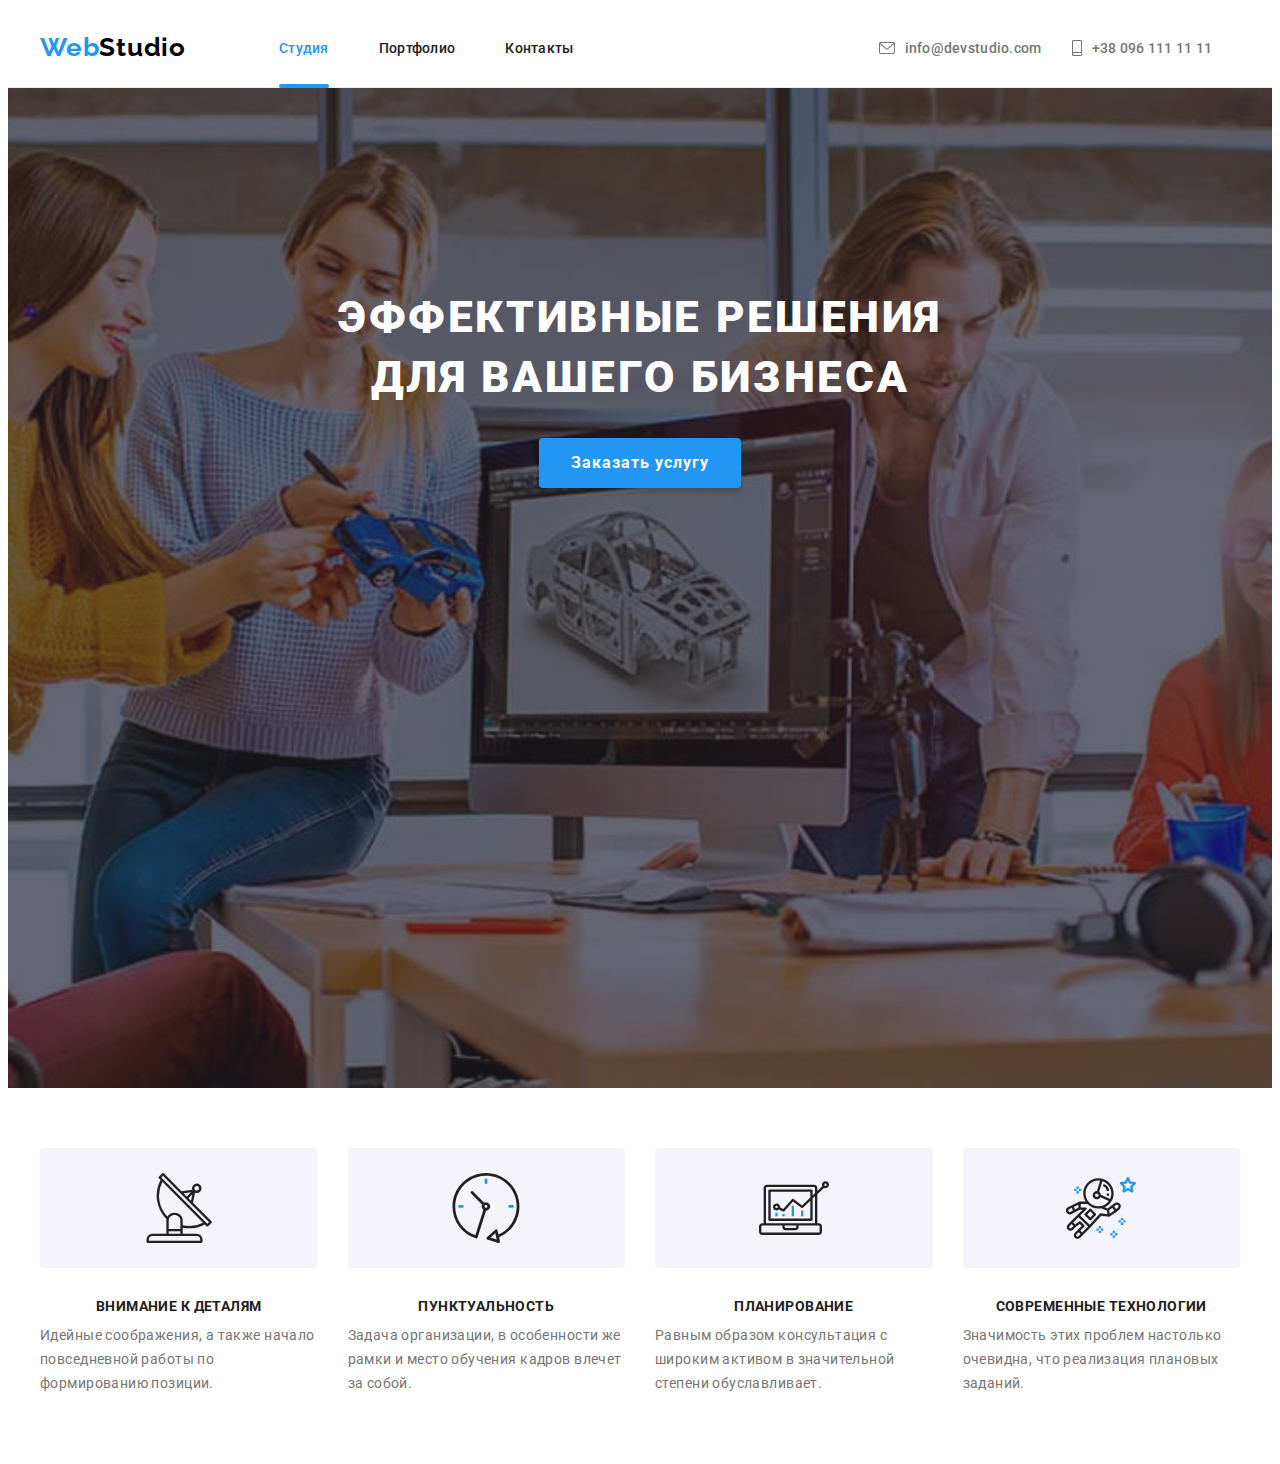
==== commit d2e2f85e: "all done features" ====
--- a/index.html
+++ b/index.html
@@ -76,7 +76,7 @@
             </div>
         </section>
         <!--SECTION FEATURES -->
-        <!-- <section class="features section">
+        <section class=" section">
             <div class="container">
                 <h2 class="title visually-hidden">Особенности</h2>
                 <ul class="features__list">
@@ -123,7 +123,7 @@
                     </li>
                 </ul>
             </div>
-        </section> -->
+        </section>
     <!--SECTION WORK -->
         <!-- <section class="work section">
             <div class="container">
--- a/css/main.min.css
+++ b/css/main.min.css
@@ -1,2 +1,2 @@
-:root{--main-color: #757575;--secondary-color: #212121;--accent-color: #2196f3;--main-footer-text-color: #ffffff;--background-color: #2f303a;--links-color: #afb1b8;--bcg-btn-color: #188ce8;--placeholder-color: rgba(117, 117, 117, 0.5);--bcg-grey-color: #f5f4fa;--main-bcg-color: #ffffff;--primary-font-family: 'Roboto', sans-serif;--secondary-font-family: 'Raleway', sans-serif;--transition-duration: 250ms;--transition-timing-function: cubic-bezier(0.4, 0, 0.2, 1)}.visually-hidden{position:absolute;width:1px;height:1px;margin:-1px;border:0;padding:0;white-space:nowrap;clip-path:inset(100%);clip:rect(0 0 0 0);overflow:hidden}.social-contact,.social-contact__link,.modal-close-btn,.features__img,.clients-item-link,.footer-social__link,.btn-subscription{display:flex;align-items:center}h1,h2,h3,h4,h5,h6,p{margin-top:0;margin-bottom:0}ul,ol{margin-top:0;margin-bottom:0;padding-left:0}img{display:block}.list{list-style:none}.link{text-decoration:none}body{font-family:var(--primary-font-family);color:var(--main-color)}.section{padding-top:94px;padding-bottom:94px}.container{position:relative;padding-left:15px;padding-right:15px}@media screen and (min-width: 480px){.container{width:480px;margin:0 auto}}@media screen and (min-width: 768px){.container{width:768px}}@media screen and (min-width: 1200px){.container{width:1200px}}.mobile-menu-btn__open{display:inline-flex;background-color:transparent;border:none;padding:0;margin:0;line-height:0;transition:fill var(--transition-duration),var(--transition-timing-function)}.mobile-menu-btn__open:hover,.mobile-menu-btn__open:focus,.mobile-menu-btn__open:active{fill:var(--accent-color);cursor:pointer}@media screen and (min-width: 768px){.mobile-menu-btn__open{display:none}}.mobile-menu{position:fixed;top:0;left:0;width:100vw;height:100vh;background-color:#fff;overflow:auto;z-index:1;opacity:0;visibility:hidden;pointer-events:none}.mobile-menu.is-open{opacity:1;visibility:visible;pointer-events:auto}.mobile-menu__container{position:relative;padding-top:48px;padding-bottom:48px;padding-left:25px}.mobile-menu-nav{margin-bottom:302px}.mobile-menu-nav__link{position:relative;font-weight:500;font-size:40px;line-height:1.175;letter-spacing:0.02em;color:var(--secondary-color)}.mobile-menu-nav__item:not(:last-child),.mobile-menu-contacts__item:not(:last-child){margin-bottom:32px}.mobile-menu-contacts{margin-bottom:64px}.mobile-menu-contacts__link{font-weight:500;font-size:24px;line-height:1.167;letter-spacing:0.02em;color:var(--main-color)}.mobile-menu-contacts__link_phone{font-size:34px;line-height:1.176;color:var(--accent-color)}.mobile-menu-contacts__item:hover .mobile-menu-contacts__link,.mobile-menu-contacts__item:focus .mobile-menu-contacts__link{color:var(--accent-color)}.mobile-menu-social-links{display:flex;flex-wrap:wrap;align-items:center}.mobile-menu-social-links__item:not(:last-child){margin-right:10px}.mobile-menu-social-links__link{font-weight:500;font-size:18px;line-height:1.222;letter-spacing:0.02em;color:var(--accent-color)}.mobile-menu-social-links__link span{border:1px solid rgba(33,33,33,0.2);margin-left:10px;color:var(--secondary-color)}.mobile-menu-btn__close{position:absolute;top:10px;right:15px;padding:0;border:none;background-color:#fff}.mobile-menu-btn__close:hover,.mobile-menu-btn__close:focus,.mobile-menu-btn__close:active{fill:var(--accent-color);cursor:pointer}@media screen and (min-width: 768px){.mobile-menu{display:none}}.btn{font-family:inherit;font-weight:700;font-size:16px;line-height:1.87;align-items:center;text-align:center;letter-spacing:0.06em;background-color:var(--accent-color);color:var(--main-footer-text-color);border:transparent;border-radius:4px;transition:background-color var(--transition-duration) var(--transition-timing-function);box-shadow:0px 4px 4px rgba(0,0,0,0.15)}.btn:hover,.btn:focus{background-color:var(--bcg-btn-color);cursor:pointer}.title{font-weight:700;font-size:36px;line-height:1.16;text-align:center;letter-spacing:0.03em;color:var(--secondary-color);margin-bottom:50px}.social-contact{justify-content:space-between}.social-contact__link{justify-content:center;width:44px;height:44px;border-radius:50%;background-color:transparent;transition:background-color var(--transition-duration) var(--transition-timing-function)}.social-contact__link:hover,.social-contact__link:focus{background-color:var(--accent-color)}.social-contact__icon{width:20px;height:20px;fill:var(--links-color);transition:fill var(--transition-duration) var(--transition-timing-function)}.social-contact__link:hover .social-contact__icon,.social-contact__link:focus .social-contact__icon{fill:var(--main-footer-text-color)}.backdrop{position:fixed;top:0;left:0;width:100vw;height:100vh;background:rgba(0,0,0,0.2);z-index:100;transition:opacity var(--transition-duration) var(--transition-timing-function),visibility var(--transition-duration) var(--transition-timing-function)}.is-hidden{opacity:0;visibility:hidden;pointer-events:none}.modal{position:absolute;top:50%;left:50%;transform:translate(-50%, -50%);width:528px;height:581px;padding:40px;background:var(--main-bcg-color);box-shadow:0px 1px 3px rgba(0,0,0,0.12),0px 1px 1px rgba(0,0,0,0.14),0px 2px 1px rgba(0,0,0,0.2);border-radius:4px}.modal-icon{width:18px;height:18px;fill:currentColor}.modal-close-btn{position:absolute;top:8px;right:8px;justify-content:center;width:30px;height:30px;padding:0;background:transparent;border:1px solid rgba(0,0,0,0.1);border-radius:50%;cursor:pointer}.modal-request{display:block;font-size:20px;font-weight:700;line-height:1.15;text-align:center;letter-spacing:0.03em;color:var(--secondary-color);margin-bottom:12px}.modal-form{display:flex;flex-direction:column}.modal-label{display:block;margin-bottom:10px;font-weight:400;font-size:12px;line-height:1.17;letter-spacing:0.01em;color:var(--main-color)}.modal-input-wrapper{display:block;position:relative;margin-top:4px}.modal-input{width:100%;height:40px;padding-left:42px;border:1px solid rgba(33,33,33,0.2);border-radius:4px;font-size:14px;line-height:1.15;letter-spacing:0.01em;color:var(--secondary-color)}.modal-input:focus{outline:none;border:1px solid var(--accent-color)}.modal-input-icon{position:absolute;width:18px;height:18px;top:50%;left:12px;transform:translateY(-50%);background-size:contain;fill:#000000}.modal-input:focus+.modal-input-icon{fill:var(--accent-color)}.modal-message{width:100%;height:120px;resize:none;padding:12px 16px;margin-top:4px;color:var(--secondary-color);border:1px solid rgba(33,33,33,0.2);border-radius:4px}.modal-message::placeholder{font-weight:400;font-size:12px;line-height:1.17;letter-spacing:0.01em;color:var(--placeholder-color)}.modal-message:focus{outline:none;border-color:var(--accent-color)}.modal-input-checkbox{position:absolute;width:1px;height:1px;margin:-1px;border:0;padding:0;white-space:nowrap;clip-path:inset(100%);clip:rect(0 0 0 0);overflow:hidden}.modal-checkbox-icon{display:inline-block;vertical-align:middle;width:16px;height:15px;margin-right:7px;border:2px solid var(--secondary-color);border-radius:2px;transition:background-color 50ms var(--transition-timing-function),background-image 50ms var(--transition-timing-function)}.modal-input-checkbox:checked+.modal-checkbox-icon{border:transparent;background-color:var(--accent-color);background-image:url(../img/icon-check.svg);background-size:contain;background-origin:border-box}.modal-input-checkbox:focus+.modal-checkbox-icon{border-color:var(--accent-color)}.modal-label-checkbox{display:inline-block;font-weight:normal;font-size:14px;line-height:1.71;letter-spacing:0.03em;color:var(--main-color)}.modal-submit-btn{align-self:center;width:200px;height:50px;padding:10px 55px;margin-top:30px}@media screen and (max-width: 1999px){.logo{color:#000000;font-family:var(--secondary-font-family);font-weight:700;font-size:24px;line-height:1.167;letter-spacing:0.03em}}@media screen and (min-width: 1200px){.logo{color:#000000;font-family:var(--secondary-font-family);font-weight:700;font-size:26px;line-height:1.2;letter-spacing:0.03em}}.logo--blue{color:var(--accent-color)}.logo--white{color:var(--main-footer-text-color);display:block;margin-bottom:20px}.header{padding-top:10px;padding-bottom:10px;border-bottom:1px solid #ececec}@media screen and (max-width: 767px){.header-container{display:flex;justify-content:space-between;align-items:center}.menu-list{display:none}.contacts-list{display:none}}@media screen and (min-width: 768px){.header{padding-top:21px;padding-bottom:21px}.header-container{display:flex;align-items:center}.menu-nav{display:flex}.menu-list{display:flex;align-items:center;margin-left:88px}.menu__item:not(:last-child){margin-right:50px}.contacts-list{margin-left:84px}.contacts-item:not(:last-child){margin-bottom:10px}.address-link{display:flex;align-items:center;font-weight:500;font-size:12px;line-height:1.167;letter-spacing:0.02em;color:var(--main-color);transition:color var(--transition-duration),var(--transition-timing-function)}.address-link:hover,.address-link:focus{color:var(--accent-color)}.icon-envelope{fill:currentColor;width:14px;height:10px;margin-right:8px}.icon-smartphone{fill:currentColor;width:10px;height:14px;margin-right:8px}}@media screen and (min-width: 1200px){.header{padding-top:24px;padding-bottom:24px}.menu-list{display:flex;align-items:center;margin-left:93px}.contacts-list{display:flex;align-items:center;margin-left:305px}.contacts-item:not(:last-child){margin-bottom:0}.contacts-item+.contacts-item{margin-left:30px}.address-link{font-size:14px;line-height:1.15}.icon-envelope{fill:currentColor;width:16px;height:12px;margin-right:10px}.icon-smartphone{fill:currentColor;width:10px;height:16px;margin-right:10px}}.menu__link{position:relative;font-weight:500;font-size:14px;line-height:1.15;letter-spacing:0.02em;color:var(--secondary-color);padding-top:32px;padding-bottom:32px;transition:color var(--transition-duration),var(--transition-timing-function)}.menu__link:hover,.menu__link:focus{color:var(--accent-color)}.current{color:var(--accent-color)}.current::after{content:'';display:block;position:absolute;left:0;bottom:0;width:100%;height:4px;background:var(--accent-color);border-radius:2px}.hero{background-color:#c4c4c4;background-image:linear-gradient(rgba(47,48,58,0.4), rgba(47,48,58,0.4)),url(../img/bgimage.jpg);background-position:center;background-repeat:no-repeat;background-size:cover;text-align:center;max-width:1600px;min-height:600px;padding-top:200px;padding-bottom:200px;margin-left:auto;margin-right:auto}.hero__title{max-width:696px;font-weight:900;font-size:44px;line-height:1.36;text-align:center;letter-spacing:0.06em;text-transform:uppercase;color:var(--main-footer-text-color);margin-left:auto;margin-right:auto;margin-bottom:30px}.hero--btn{padding:10px 32px}.features__list{display:flex}.features__item{width:calc((100% - 90px) / 4)}.features__item:not(:last-child){margin-right:30px}.features__img{height:120px;justify-content:center;background:var(--bcg-grey-color);border-radius:4px;margin-bottom:30px}.features__icons{width:70px;height:70px;fill:var(--secondary-color)}.features__title{font-weight:700;font-size:14px;line-height:1.15;letter-spacing:0.03em;text-transform:uppercase;color:var(--secondary-color);margin-bottom:10px}.features__text{font-weight:400;font-size:14px;line-height:1.71;letter-spacing:0.03em}.work{padding-top:0}.work__list{display:flex;margin:-15px}.work__item{width:calc((100% - 60px) / 3);margin:15px}.work__wrapper{position:relative}.work__overlay{position:absolute;left:0;bottom:0;width:100%;font-weight:700;font-size:14px;line-height:1.15;text-align:center;letter-spacing:0.03em;text-transform:uppercase;color:var(--main-footer-text-color);padding:27px 82px;background:rgba(47,48,58,0.8)}.team{background-color:var(--bcg-grey-color)}.team-member{padding:30px 32px 30px 32px}.team__list{display:flex;margin:-15px}.team__item{width:calc((100% - 90px) / 4);font-size:16px;line-height:1.19;text-align:center;letter-spacing:0.03em;background-color:var(--main-bcg-color);box-shadow:0px 1px 3px rgba(0,0,0,0.12),0px 1px 1px rgba(0,0,0,0.14),0px 2px 1px rgba(0,0,0,0.2);border-radius:0px 0px 4px 4px;margin:15px}.team-member__name{font-weight:500;font-size:16px;color:var(--secondary-color);margin-bottom:10px}.team-member__profession{font-size:16px;margin-bottom:16px}.clients-list{display:flex;margin:-15px}.clients-item{margin:15px}.clients-item-link{justify-content:center;width:170px;height:92px;background-color:var(--main-bcg-color);border:1px solid var(--links-color);border-radius:4px;transition:border-color var(--transition-duration) var(--transition-timing-function)}.clients-item-link:hover,.clients-item-link:focus{border-color:var(--accent-color)}.clients-icon{width:106px;height:60px;fill:var(--links-color);transition:fill var(--transition-duration) var(--transition-timing-function)}.clients-item-link:hover .clients-icon,.clients-item-link:focus .clients-icon{fill:var(--accent-color)}.footer{background-color:var(--background-color);padding-top:60px;padding-bottom:60px}.footer-left-side{margin-right:70px}.address-list .maps{color:var(--main-footer-text-color)}.address-item:not(:last-child){margin-bottom:9px}.address-footer-link{font-style:normal;font-size:14px;line-height:1.71;letter-spacing:0.03em;color:rgba(255,255,255,0.6)}.footer-title{font-weight:700;font-size:14px;line-height:1.14;letter-spacing:0.03em;text-transform:uppercase;color:var(--main-footer-text-color);margin-bottom:20px}.footer-content{display:flex;align-items:baseline}.footer-social__list{display:flex}.footer-social__item:not(:last-child){margin-right:10px}.footer-social__link{justify-content:center;width:44px;height:44px;border-radius:50%;background-color:rgba(255,255,255,0.1);transition:background-color var(--transition-duration) var(--transition-timing-function)}.footer-social__link:hover,.footer-social__link:focus{background-color:var(--accent-color)}.footer-social__icons{width:20px;height:20px;fill:var(--main-footer-text-color)}.footer-right-side{margin-left:93px}.footer-form{display:flex;justify-content:center;margin-top:20px}.input-email{display:inline-block;width:358px;height:50px;font-weight:400;font-size:16px;line-height:1.25;letter-spacing:0.03em;padding:15px 16px;margin-right:12px;color:var(--main-footer-text-color);background-color:transparent;border:1px solid rgba(255,255,255,0.3);filter:drop-shadow(0px 4px 4px rgba(0,0,0,0.15));border-radius:4px}.btn-subscription{justify-content:center;width:200px;height:50px;padding:10px 28px 10px 29px}.icon-send{width:24px;height:24px;background-size:contain;fill:currentColor;margin-left:10px}.filtres-list{display:flex;justify-content:center;margin-bottom:50px}.filtres-item:not(:last-child){margin-right:8px}.filtres-btn{font-family:inherit;font-weight:500;font-size:16px;line-height:1.6;text-align:center;letter-spacing:0.03em;background:var(--bcg-grey-color);color:var(--secondary-color);border:transparent;border-radius:4px;padding:6px 22px;transition:background-color var(--transition-duration) var(--transition-timing-function),color var(--transition-duration) var(--transition-timing-function),box-shadow var(--transition-duration) var(--transition-timing-function)}.filtres-btn:hover,.filtres-btn:focus{background-color:var(--accent-color);color:var(--main-footer-text-color);cursor:pointer;box-shadow:0px 3px 1px rgba(0,0,0,0.1),0px 1px 2px rgba(0,0,0,0.08),0px 2px 2px rgba(0,0,0,0.12)}.cards-list{display:flex;flex-wrap:wrap;margin:-15px}.cards-item{width:calc((100% - 90px) / 3);margin:15px;transition:box-shadow var(--transition-duration) var(--transition-timing-function)}.cards-item:hover,.cards-item:focus,.cards-item:active{box-shadow:0px 1px 1px rgba(0,0,0,0.12),0px 4px 4px rgba(0,0,0,0.06),1px 4px 6px rgba(0,0,0,0.16)}.card-wrapper{position:relative;overflow:hidden}.overlay{position:absolute;width:100%;height:100%;top:0;left:0;padding:63px 24px;font-weight:400;font-size:18px;line-height:1.56;letter-spacing:0.03em;color:var(--main-footer-text-color);background:rgba(33,150,243,0.9);overflow:auto;transform:translateY(100%);transition:transform var(--transition-duration) var(--transition-timing-function)}.cards-item-link:hover .overlay,.cards-item-link:focus .overlay{transform:translateY(0%)}.cards-title-list{font-weight:700;font-size:18px;line-height:2;letter-spacing:0.06em;color:var(--secondary-color);margin:0 0 4px 0}.cards-text{font-size:16px;line-height:1.87;letter-spacing:0.03em;color:var(--main-color)}.card-list-text{padding:20px 24px;border:1px solid #eeeeee;border-top:none}
+:root{--main-color: #757575;--secondary-color: #212121;--accent-color: #2196f3;--main-footer-text-color: #ffffff;--background-color: #2f303a;--links-color: #afb1b8;--bcg-btn-color: #188ce8;--placeholder-color: rgba(117, 117, 117, 0.5);--bcg-grey-color: #f5f4fa;--main-bcg-color: #ffffff;--primary-font-family: 'Roboto', sans-serif;--secondary-font-family: 'Raleway', sans-serif;--transition-duration: 250ms;--transition-timing-function: cubic-bezier(0.4, 0, 0.2, 1)}.visually-hidden{position:absolute;width:1px;height:1px;margin:-1px;border:0;padding:0;white-space:nowrap;clip-path:inset(100%);clip:rect(0 0 0 0);overflow:hidden}.social-contact,.social-contact__link,.modal-close-btn,.clients-item-link,.footer-social__link,.btn-subscription{display:flex;align-items:center}h1,h2,h3,h4,h5,h6,p{margin-top:0;margin-bottom:0}ul,ol{margin-top:0;margin-bottom:0;padding-left:0}img{display:block}.list{list-style:none}.link{text-decoration:none}body{font-family:var(--primary-font-family);color:var(--main-color)}.section{padding-top:60px;padding-bottom:60px}.container{position:relative;padding-left:15px;padding-right:15px}@media screen and (min-width: 480px){.container{width:480px;margin:0 auto}}@media screen and (min-width: 768px){.container{width:768px}}@media screen and (min-width: 1200px){.container{width:1200px}}.mobile-menu-btn__open{display:inline-flex;background-color:transparent;border:none;padding:0;margin:0;line-height:0;transition:fill var(--transition-duration),var(--transition-timing-function)}.mobile-menu-btn__open:hover,.mobile-menu-btn__open:focus,.mobile-menu-btn__open:active{fill:var(--accent-color);cursor:pointer}@media screen and (min-width: 768px){.mobile-menu-btn__open{display:none}}.mobile-menu{position:fixed;top:0;left:0;width:100vw;height:100vh;background-color:#fff;overflow:auto;z-index:1;opacity:0;visibility:hidden;pointer-events:none}.mobile-menu.is-open{opacity:1;visibility:visible;pointer-events:auto}.mobile-menu__container{position:relative;padding-top:48px;padding-bottom:48px;padding-left:25px}.mobile-menu-nav{margin-bottom:302px}.mobile-menu-nav__link{position:relative;font-weight:500;font-size:40px;line-height:1.175;letter-spacing:0.02em;color:var(--secondary-color)}.mobile-menu-nav__item:not(:last-child),.mobile-menu-contacts__item:not(:last-child){margin-bottom:32px}.mobile-menu-contacts{margin-bottom:64px}.mobile-menu-contacts__link{font-weight:500;font-size:24px;line-height:1.167;letter-spacing:0.02em;color:var(--main-color)}.mobile-menu-contacts__link_phone{font-size:34px;line-height:1.176;color:var(--accent-color)}.mobile-menu-contacts__item:hover .mobile-menu-contacts__link,.mobile-menu-contacts__item:focus .mobile-menu-contacts__link{color:var(--accent-color)}.mobile-menu-social-links{display:flex;flex-wrap:wrap;align-items:center}.mobile-menu-social-links__item:not(:last-child){margin-right:10px}.mobile-menu-social-links__link{font-weight:500;font-size:18px;line-height:1.222;letter-spacing:0.02em;color:var(--accent-color)}.mobile-menu-social-links__link span{border:1px solid rgba(33,33,33,0.2);margin-left:10px;color:var(--secondary-color)}.mobile-menu-btn__close{position:absolute;top:10px;right:15px;padding:0;border:none;background-color:#fff}.mobile-menu-btn__close:hover,.mobile-menu-btn__close:focus,.mobile-menu-btn__close:active{fill:var(--accent-color);cursor:pointer}@media screen and (min-width: 768px){.mobile-menu{display:none}}.btn{font-family:inherit;font-weight:700;font-size:16px;line-height:1.87;align-items:center;text-align:center;letter-spacing:0.06em;background-color:var(--accent-color);color:var(--main-footer-text-color);border:transparent;border-radius:4px;transition:background-color var(--transition-duration) var(--transition-timing-function);box-shadow:0px 4px 4px rgba(0,0,0,0.15)}.btn:hover,.btn:focus{background-color:var(--bcg-btn-color);cursor:pointer}.title{font-weight:700;font-size:36px;line-height:1.16;text-align:center;letter-spacing:0.03em;color:var(--secondary-color);margin-bottom:50px}.social-contact{justify-content:space-between}.social-contact__link{justify-content:center;width:44px;height:44px;border-radius:50%;background-color:transparent;transition:background-color var(--transition-duration) var(--transition-timing-function)}.social-contact__link:hover,.social-contact__link:focus{background-color:var(--accent-color)}.social-contact__icon{width:20px;height:20px;fill:var(--links-color);transition:fill var(--transition-duration) var(--transition-timing-function)}.social-contact__link:hover .social-contact__icon,.social-contact__link:focus .social-contact__icon{fill:var(--main-footer-text-color)}.backdrop{position:fixed;top:0;left:0;width:100vw;height:100vh;background:rgba(0,0,0,0.2);z-index:100;transition:opacity var(--transition-duration) var(--transition-timing-function),visibility var(--transition-duration) var(--transition-timing-function)}.is-hidden{opacity:0;visibility:hidden;pointer-events:none}.modal{position:absolute;top:50%;left:50%;transform:translate(-50%, -50%);width:528px;height:581px;padding:40px;background:var(--main-bcg-color);box-shadow:0px 1px 3px rgba(0,0,0,0.12),0px 1px 1px rgba(0,0,0,0.14),0px 2px 1px rgba(0,0,0,0.2);border-radius:4px}.modal-icon{width:18px;height:18px;fill:currentColor}.modal-close-btn{position:absolute;top:8px;right:8px;justify-content:center;width:30px;height:30px;padding:0;background:transparent;border:1px solid rgba(0,0,0,0.1);border-radius:50%;cursor:pointer}.modal-request{display:block;font-size:20px;font-weight:700;line-height:1.15;text-align:center;letter-spacing:0.03em;color:var(--secondary-color);margin-bottom:12px}.modal-form{display:flex;flex-direction:column}.modal-label{display:block;margin-bottom:10px;font-weight:400;font-size:12px;line-height:1.17;letter-spacing:0.01em;color:var(--main-color)}.modal-input-wrapper{display:block;position:relative;margin-top:4px}.modal-input{width:100%;height:40px;padding-left:42px;border:1px solid rgba(33,33,33,0.2);border-radius:4px;font-size:14px;line-height:1.15;letter-spacing:0.01em;color:var(--secondary-color)}.modal-input:focus{outline:none;border:1px solid var(--accent-color)}.modal-input-icon{position:absolute;width:18px;height:18px;top:50%;left:12px;transform:translateY(-50%);background-size:contain;fill:#000000}.modal-input:focus+.modal-input-icon{fill:var(--accent-color)}.modal-message{width:100%;height:120px;resize:none;padding:12px 16px;margin-top:4px;color:var(--secondary-color);border:1px solid rgba(33,33,33,0.2);border-radius:4px}.modal-message::placeholder{font-weight:400;font-size:12px;line-height:1.17;letter-spacing:0.01em;color:var(--placeholder-color)}.modal-message:focus{outline:none;border-color:var(--accent-color)}.modal-input-checkbox{position:absolute;width:1px;height:1px;margin:-1px;border:0;padding:0;white-space:nowrap;clip-path:inset(100%);clip:rect(0 0 0 0);overflow:hidden}.modal-checkbox-icon{display:inline-block;vertical-align:middle;width:16px;height:15px;margin-right:7px;border:2px solid var(--secondary-color);border-radius:2px;transition:background-color 50ms var(--transition-timing-function),background-image 50ms var(--transition-timing-function)}.modal-input-checkbox:checked+.modal-checkbox-icon{border:transparent;background-color:var(--accent-color);background-image:url(../img/icon-check.svg);background-size:contain;background-origin:border-box}.modal-input-checkbox:focus+.modal-checkbox-icon{border-color:var(--accent-color)}.modal-label-checkbox{display:inline-block;font-weight:normal;font-size:14px;line-height:1.71;letter-spacing:0.03em;color:var(--main-color)}.modal-submit-btn{align-self:center;width:200px;height:50px;padding:10px 55px;margin-top:30px}@media screen and (max-width: 1999px){.logo{color:#000000;font-family:var(--secondary-font-family);font-weight:700;font-size:24px;line-height:1.167;letter-spacing:0.03em}}@media screen and (min-width: 1200px){.logo{color:#000000;font-family:var(--secondary-font-family);font-weight:700;font-size:26px;line-height:1.2;letter-spacing:0.03em}}.logo--blue{color:var(--accent-color)}.logo--white{color:var(--main-footer-text-color);display:block;margin-bottom:20px}.header{padding-top:10px;padding-bottom:10px;border-bottom:1px solid #ececec}@media screen and (max-width: 767px){.header-container{display:flex;justify-content:space-between;align-items:center}.menu-list{display:none}.contacts-list{display:none}}@media screen and (min-width: 768px){.header{padding-top:21px;padding-bottom:21px}.header-container{display:flex;align-items:center}.menu-nav{display:flex}.menu-list{display:flex;align-items:center;margin-left:88px}.menu__item:not(:last-child){margin-right:50px}.contacts-list{margin-left:84px}.contacts-item:not(:last-child){margin-bottom:10px}.address-link{display:flex;align-items:center;font-weight:500;font-size:12px;line-height:1.167;letter-spacing:0.02em;color:var(--main-color);transition:color var(--transition-duration),var(--transition-timing-function)}.address-link:hover,.address-link:focus{color:var(--accent-color)}.icon-envelope{fill:currentColor;width:14px;height:10px;margin-right:8px}.icon-smartphone{fill:currentColor;width:10px;height:14px;margin-right:8px}}@media screen and (min-width: 1200px){.header{padding-top:24px;padding-bottom:24px}.menu-list{display:flex;align-items:center;margin-left:93px}.contacts-list{display:flex;align-items:center;margin-left:305px}.contacts-item:not(:last-child){margin-bottom:0}.contacts-item+.contacts-item{margin-left:30px}.address-link{font-size:14px;line-height:1.15}.icon-envelope{fill:currentColor;width:16px;height:12px;margin-right:10px}.icon-smartphone{fill:currentColor;width:10px;height:16px;margin-right:10px}}.menu__link{position:relative;font-weight:500;font-size:14px;line-height:1.15;letter-spacing:0.02em;color:var(--secondary-color);padding-top:32px;padding-bottom:32px;transition:color var(--transition-duration),var(--transition-timing-function)}.menu__link:hover,.menu__link:focus{color:var(--accent-color)}.current{color:var(--accent-color)}.current::after{content:'';display:block;position:absolute;left:0;bottom:0;width:100%;height:4px;background:var(--accent-color);border-radius:2px}.hero{background-color:#c4c4c4;background-image:linear-gradient(rgba(47,48,58,0.4), rgba(47,48,58,0.4)),url(../../img/bgimage-mob.jpg);background-position:center;background-repeat:no-repeat;background-size:cover;text-align:center;max-width:480px;height:400px;padding-top:118px;padding-bottom:118px;margin-left:auto;margin-right:auto}.hero__title{max-width:360px;font-weight:900;font-size:26px;line-height:1.615;text-align:center;letter-spacing:0.06em;text-transform:uppercase;color:var(--main-footer-text-color);margin-left:auto;margin-right:auto;margin-bottom:30px}.hero--btn{padding:10px 32px}@media (min-device-pixel-ratio: 2) and (max-width: 767px), (min-resolution: 192dpi) and (max-width: 767px), (min-resolution: 2dppx) and (max-width: 767px){.hero{background-color:#c4c4c4;background-image:linear-gradient(rgba(47,48,58,0.4), rgba(47,48,58,0.4)),url(../../img/bgimage-mob@2x.jpg)}}@media screen and (min-width: 767px){.hero{background-color:#c4c4c4;background-image:linear-gradient(rgba(47,48,58,0.4), rgba(47,48,58,0.4)),url(../../img/bgimage-tablet.jpg);max-width:768px}}@media (min-device-pixel-ratio: 2) and (min-width: 76px), (min-resolution: 192dpi) and (min-width: 768px), (min-resolution: 2dppx) and (min-width: 768px){.hero{background-color:#c4c4c4;background-image:linear-gradient(rgba(47,48,58,0.4), rgba(47,48,58,0.4)),url(../../img/bgimage-tablet@2x.jpg)}}@media screen and (min-width: 1200px){.hero{background-color:#c4c4c4;background-image:linear-gradient(rgba(47,48,58,0.4), rgba(47,48,58,0.4)),url(../../img/bgimage-desktop.jpg);max-width:1600px;height:600px;padding-top:200px;padding-bottom:200px}.hero__title{max-width:696px;font-size:44px;line-height:1.36}}@media (min-device-pixel-ratio: 2) and (min-width: 76px), (min-resolution: 192dpi) and (min-width: 768px), (min-resolution: 2dppx) and (min-width: 768px){.hero{background-color:#c4c4c4;background-image:linear-gradient(rgba(47,48,58,0.4), rgba(47,48,58,0.4)),url(../../img/bgimage-desktop@2x.jpg)}}.features__img{height:120px;display:flex;align-items:center;justify-content:center;background:var(--bcg-grey-color);border-radius:4px;margin-bottom:30px}.features__icons{width:70px;height:70px;fill:var(--secondary-color)}.features__title{font-weight:700;font-size:14px;line-height:1.15;letter-spacing:0.03em;text-align:center;text-transform:uppercase;color:var(--secondary-color);margin-bottom:10px}.features__text{font-weight:400;font-size:14px;line-height:1.71;letter-spacing:0.03em}@media screen and (max-width: 767px){.features__item:not(:last-child){margin-bottom:30px}}@media screen and (min-width: 768px) and (max-width: 1199px){.features__list{display:flex;flex-wrap:wrap}.features__item{width:calc((100% - 30px) / 2)}.features__item:nth-child(odd){margin-right:30px}.features__item:nth-last-child(-n+2){margin-bottom:0}.features__title{text-align:left}}@media screen and (min-width: 1200px){.features__list{display:flex;margin:-15px}.features__item{width:calc((100% - 90px) / 4);margin:15px}}.work{padding-top:0}.work__list{display:flex;margin:-15px}.work__item{width:calc((100% - 60px) / 3);margin:15px}.work__wrapper{position:relative}.work__overlay{position:absolute;left:0;bottom:0;width:100%;font-weight:700;font-size:14px;line-height:1.15;text-align:center;letter-spacing:0.03em;text-transform:uppercase;color:var(--main-footer-text-color);padding:27px 82px;background:rgba(47,48,58,0.8)}.team{background-color:var(--bcg-grey-color)}.team-member{padding:30px 32px 30px 32px}.team__list{display:flex;margin:-15px}.team__item{width:calc((100% - 90px) / 4);font-size:16px;line-height:1.19;text-align:center;letter-spacing:0.03em;background-color:var(--main-bcg-color);box-shadow:0px 1px 3px rgba(0,0,0,0.12),0px 1px 1px rgba(0,0,0,0.14),0px 2px 1px rgba(0,0,0,0.2);border-radius:0px 0px 4px 4px;margin:15px}.team-member__name{font-weight:500;font-size:16px;color:var(--secondary-color);margin-bottom:10px}.team-member__profession{font-size:16px;margin-bottom:16px}.clients-list{display:flex;margin:-15px}.clients-item{margin:15px}.clients-item-link{justify-content:center;width:170px;height:92px;background-color:var(--main-bcg-color);border:1px solid var(--links-color);border-radius:4px;transition:border-color var(--transition-duration) var(--transition-timing-function)}.clients-item-link:hover,.clients-item-link:focus{border-color:var(--accent-color)}.clients-icon{width:106px;height:60px;fill:var(--links-color);transition:fill var(--transition-duration) var(--transition-timing-function)}.clients-item-link:hover .clients-icon,.clients-item-link:focus .clients-icon{fill:var(--accent-color)}.footer{background-color:var(--background-color);padding-top:60px;padding-bottom:60px}.footer-left-side{margin-right:70px}.address-list .maps{color:var(--main-footer-text-color)}.address-item:not(:last-child){margin-bottom:9px}.address-footer-link{font-style:normal;font-size:14px;line-height:1.71;letter-spacing:0.03em;color:rgba(255,255,255,0.6)}.footer-title{font-weight:700;font-size:14px;line-height:1.14;letter-spacing:0.03em;text-transform:uppercase;color:var(--main-footer-text-color);margin-bottom:20px}.footer-content{display:flex;align-items:baseline}.footer-social__list{display:flex}.footer-social__item:not(:last-child){margin-right:10px}.footer-social__link{justify-content:center;width:44px;height:44px;border-radius:50%;background-color:rgba(255,255,255,0.1);transition:background-color var(--transition-duration) var(--transition-timing-function)}.footer-social__link:hover,.footer-social__link:focus{background-color:var(--accent-color)}.footer-social__icons{width:20px;height:20px;fill:var(--main-footer-text-color)}.footer-right-side{margin-left:93px}.footer-form{display:flex;justify-content:center;margin-top:20px}.input-email{display:inline-block;width:358px;height:50px;font-weight:400;font-size:16px;line-height:1.25;letter-spacing:0.03em;padding:15px 16px;margin-right:12px;color:var(--main-footer-text-color);background-color:transparent;border:1px solid rgba(255,255,255,0.3);filter:drop-shadow(0px 4px 4px rgba(0,0,0,0.15));border-radius:4px}.btn-subscription{justify-content:center;width:200px;height:50px;padding:10px 28px 10px 29px}.icon-send{width:24px;height:24px;background-size:contain;fill:currentColor;margin-left:10px}.filtres-list{display:flex;justify-content:center;margin-bottom:50px}.filtres-item:not(:last-child){margin-right:8px}.filtres-btn{font-family:inherit;font-weight:500;font-size:16px;line-height:1.6;text-align:center;letter-spacing:0.03em;background:var(--bcg-grey-color);color:var(--secondary-color);border:transparent;border-radius:4px;padding:6px 22px;transition:background-color var(--transition-duration) var(--transition-timing-function),color var(--transition-duration) var(--transition-timing-function),box-shadow var(--transition-duration) var(--transition-timing-function)}.filtres-btn:hover,.filtres-btn:focus{background-color:var(--accent-color);color:var(--main-footer-text-color);cursor:pointer;box-shadow:0px 3px 1px rgba(0,0,0,0.1),0px 1px 2px rgba(0,0,0,0.08),0px 2px 2px rgba(0,0,0,0.12)}.cards-list{display:flex;flex-wrap:wrap;margin:-15px}.cards-item{width:calc((100% - 90px) / 3);margin:15px;transition:box-shadow var(--transition-duration) var(--transition-timing-function)}.cards-item:hover,.cards-item:focus,.cards-item:active{box-shadow:0px 1px 1px rgba(0,0,0,0.12),0px 4px 4px rgba(0,0,0,0.06),1px 4px 6px rgba(0,0,0,0.16)}.card-wrapper{position:relative;overflow:hidden}.overlay{position:absolute;width:100%;height:100%;top:0;left:0;padding:63px 24px;font-weight:400;font-size:18px;line-height:1.56;letter-spacing:0.03em;color:var(--main-footer-text-color);background:rgba(33,150,243,0.9);overflow:auto;transform:translateY(100%);transition:transform var(--transition-duration) var(--transition-timing-function)}.cards-item-link:hover .overlay,.cards-item-link:focus .overlay{transform:translateY(0%)}.cards-title-list{font-weight:700;font-size:18px;line-height:2;letter-spacing:0.06em;color:var(--secondary-color);margin:0 0 4px 0}.cards-text{font-size:16px;line-height:1.87;letter-spacing:0.03em;color:var(--main-color)}.card-list-text{padding:20px 24px;border:1px solid #eeeeee;border-top:none}
 /*# sourceMappingURL=main.min.css.map */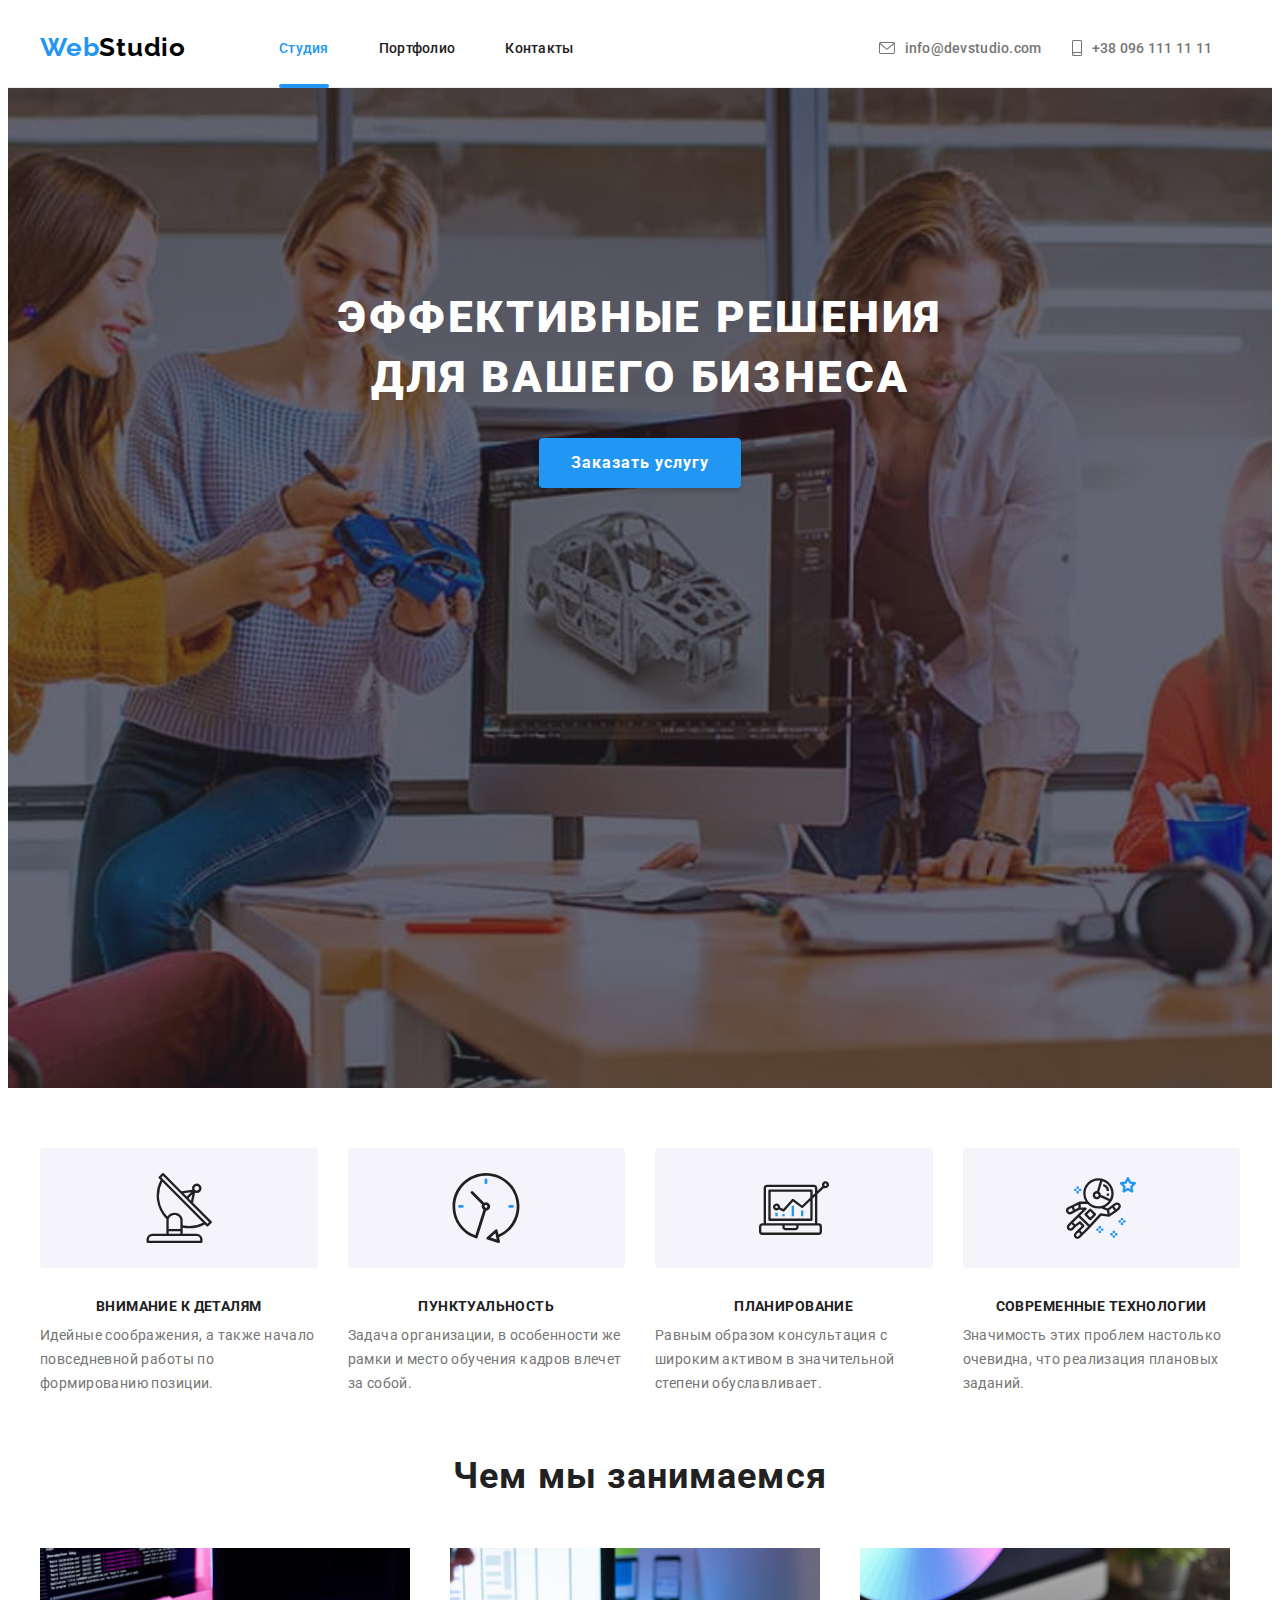
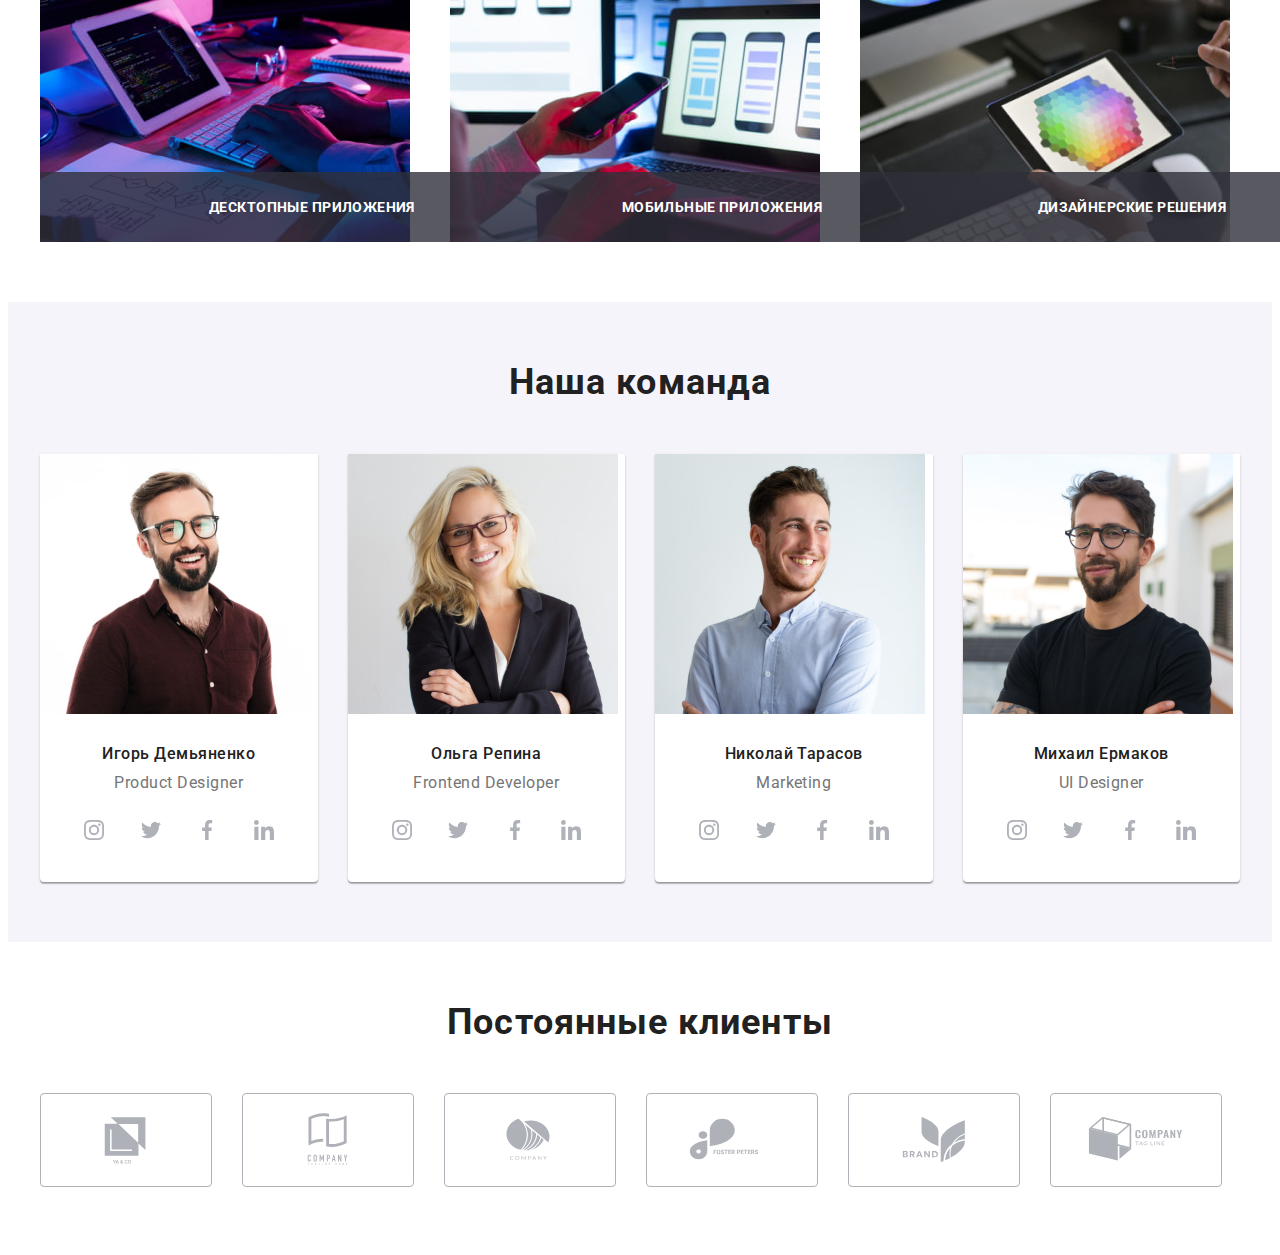
==== commit 35ecc185: "add class soc-contact__item" ====
--- a/index.html
+++ b/index.html
@@ -125,7 +125,7 @@
             </div>
         </section>
     <!--SECTION WORK -->
-        <!-- <section class="work section">
+        <section class="work section">
             <div class="container">
                 <h2 class="title">Чем мы занимаемся</h2>
                 <ul class="work__list">
@@ -149,9 +149,9 @@
                     </li>
                 </ul>
             </div>
-        </section> -->
+        </section>
     <!--SECTION TEAM -->
-         <!-- <section class="team section">
+         <section class="team section">
             <div class="container">
                 <h2 class="title">Наша команда</h2>
                 <ul class="team__list">
@@ -161,28 +161,28 @@
                             <h3 class="team-member__name">Игорь Демьяненко</h3>
                             <p class="team-member__profession" lang="en">Product Designer</p>
                             <ul class="social-contact list">
-                                <li>
+                                <li class="social-contact__item">
                                     <a class="social-contact__link link" href="">
                                         <svg class="social-contact__icon">
                                             <use href="./img/icons.svg#icon-instagram"></use>
                                         </svg>
                                     </a>
                                 </li>
-                                <li>
+                                <li  class="social-contact__item">
                                     <a class="social-contact__link link" href="">
                                         <svg class="social-contact__icon">
                                             <use href="./img/icons.svg#icon-twitter"></use>
                                         </svg>
                                     </a>
                                 </li>
-                                <li>
+                                <li  class="social-contact__item">
                                     <a class="social-contact__link link" href="">
                                         <svg class="social-contact__icon">
                                             <use href="./img/icons.svg#icon-facebook"></use>
                                         </svg>
                                     </a>
                                 </li>
-                                <li>
+                                <li  class="social-contact__item">
                                     <a class="social-contact__link link" href="">
                                         <svg class="social-contact__icon">
                                             <use href="./img/icons.svg#icon-linkedin"></use>
@@ -199,28 +199,28 @@
                             <h3 class="team-member__name">Ольга Репина</h3>
                             <p class="team-member__profession" lang="en">Frontend Developer</p>
                             <ul class="social-contact list">
-                                <li>
+                                <li class="social-contact__item">
                                     <a class="social-contact__link link" href="">
                                         <svg class="social-contact__icon">
                                             <use href="./img/icons.svg#icon-instagram"></use>
                                         </svg>
                                     </a>
                                 </li>
-                                <li>
+                                <li class="social-contact__item">
                                     <a class="social-contact__link link" href="">
                                         <svg class="social-contact__icon">
                                             <use href="./img/icons.svg#icon-twitter"></use>
                                         </svg>
                                     </a>
                                 </li>
-                                <li>
+                                <li class="social-contact__item">
                                     <a class="social-contact__link link" href="">
                                         <svg class="social-contact__icon">
                                             <use href="./img/icons.svg#icon-facebook"></use>
                                         </svg>
                                     </a>
                                 </li>
-                                <li>
+                                <li class="social-contact__item">
                                     <a class="social-contact__link link" href="">
                                         <svg class="social-contact__icon">
                                             <use href="./img/icons.svg#icon-linkedin"></use>
@@ -236,28 +236,28 @@
                             <h3 class="team-member__name">Николай Тарасов</h3>
                             <p class="team-member__profession" lang="en">Marketing</p>
                             <ul class="social-contact list">
-                                <li>
+                                <li class="social-contact__item">
                                     <a class="social-contact__link link" href="">
                                         <svg class="social-contact__icon">
                                             <use href="./img/icons.svg#icon-instagram"></use>
                                         </svg>
                                     </a>
                                 </li>
-                                <li>
-                                    <a class="sociak-contact__link link" href="">
+                                <li class="social-contact__item">
+                                    <a class="social-contact__link link" href="">
                                         <svg class="social-contact__icon">
                                             <use href="./img/icons.svg#icon-twitter"></use>
                                         </svg>
                                     </a>
                                 </li>
-                                <li>
+                                <li class="social-contact__item">
                                     <a class="social-contact__link link" href="">
                                         <svg class="social-contact__icon">
                                             <use href="./img/icons.svg#icon-facebook"></use>
                                         </svg>
                                     </a>
                                 </li>
-                                <li>
+                                <li class="social-contact__item">
                                     <a class="social-contact__link link" href="">
                                         <svg class="social-contact__icon">
                                             <use href="./img/icons.svg#icon-linkedin"></use>
@@ -273,28 +273,28 @@
                             <h3 class="team-member__name">Михаил Ермаков</h3>
                             <p class="team-member__profession" lang="en">UI Designer</p>
                             <ul class="social-contact list">
-                                <li>
+                                <li class="social-contact__item">
                                     <a class="social-contact__link link" href="">
                                         <svg class="social-contact__icon">
                                             <use href="./img/icons.svg#icon-instagram"></use>
                                         </svg>
                                     </a>
                                 </li>
-                                <li>
+                                <li class="social-contact__item">
                                     <a class="social-contact__link link" href="">
                                         <svg class="social-contact__icon">
                                             <use href="./img/icons.svg#icon-twitter"></use>
                                         </svg>
                                     </a>
                                 </li>
-                                <li>
+                                <li class="social-contact__item">
                                     <a class="social-contact__link link" href="">
                                         <svg class="social-contact__icon">
                                             <use href="./img/icons.svg#icon-facebook"></use>
                                         </svg>
                                     </a>
                                 </li>
-                                <li>
+                                <li class="social-contact__item">
                                     <a class="social-contact__link link" href="">
                                         <svg class="social-contact__icon">
                                             <use href="./img/icons.svg#icon-linkedin"></use>
@@ -306,10 +306,10 @@
                     </li>
                 </ul>
             </div>
-         </section> -->
+         </section> 
 
          <!-- CLIENTS-->
-         <!-- <section class="section">
+         <section class="section">
              <div class="container">
                  <h2 class="title">Постоянные клиенты</h2>
                  <ul class="clients-list list">
@@ -359,7 +359,7 @@
                  </ul>
              </div>
          </section>
-    </main> -->
+    </main>
     <!--FOOTER -->
     <!-- <footer class="footer">
         <div class="container footer-content">
--- a/css/main.min.css
+++ b/css/main.min.css
@@ -1,2 +1,2 @@
-:root{--main-color: #757575;--secondary-color: #212121;--accent-color: #2196f3;--main-footer-text-color: #ffffff;--background-color: #2f303a;--links-color: #afb1b8;--bcg-btn-color: #188ce8;--placeholder-color: rgba(117, 117, 117, 0.5);--bcg-grey-color: #f5f4fa;--main-bcg-color: #ffffff;--primary-font-family: 'Roboto', sans-serif;--secondary-font-family: 'Raleway', sans-serif;--transition-duration: 250ms;--transition-timing-function: cubic-bezier(0.4, 0, 0.2, 1)}.visually-hidden{position:absolute;width:1px;height:1px;margin:-1px;border:0;padding:0;white-space:nowrap;clip-path:inset(100%);clip:rect(0 0 0 0);overflow:hidden}.social-contact,.social-contact__link,.modal-close-btn,.clients-item-link,.footer-social__link,.btn-subscription{display:flex;align-items:center}h1,h2,h3,h4,h5,h6,p{margin-top:0;margin-bottom:0}ul,ol{margin-top:0;margin-bottom:0;padding-left:0}img{display:block}.list{list-style:none}.link{text-decoration:none}body{font-family:var(--primary-font-family);color:var(--main-color)}.section{padding-top:60px;padding-bottom:60px}.container{position:relative;padding-left:15px;padding-right:15px}@media screen and (min-width: 480px){.container{width:480px;margin:0 auto}}@media screen and (min-width: 768px){.container{width:768px}}@media screen and (min-width: 1200px){.container{width:1200px}}.mobile-menu-btn__open{display:inline-flex;background-color:transparent;border:none;padding:0;margin:0;line-height:0;transition:fill var(--transition-duration),var(--transition-timing-function)}.mobile-menu-btn__open:hover,.mobile-menu-btn__open:focus,.mobile-menu-btn__open:active{fill:var(--accent-color);cursor:pointer}@media screen and (min-width: 768px){.mobile-menu-btn__open{display:none}}.mobile-menu{position:fixed;top:0;left:0;width:100vw;height:100vh;background-color:#fff;overflow:auto;z-index:1;opacity:0;visibility:hidden;pointer-events:none}.mobile-menu.is-open{opacity:1;visibility:visible;pointer-events:auto}.mobile-menu__container{position:relative;padding-top:48px;padding-bottom:48px;padding-left:25px}.mobile-menu-nav{margin-bottom:302px}.mobile-menu-nav__link{position:relative;font-weight:500;font-size:40px;line-height:1.175;letter-spacing:0.02em;color:var(--secondary-color)}.mobile-menu-nav__item:not(:last-child),.mobile-menu-contacts__item:not(:last-child){margin-bottom:32px}.mobile-menu-contacts{margin-bottom:64px}.mobile-menu-contacts__link{font-weight:500;font-size:24px;line-height:1.167;letter-spacing:0.02em;color:var(--main-color)}.mobile-menu-contacts__link_phone{font-size:34px;line-height:1.176;color:var(--accent-color)}.mobile-menu-contacts__item:hover .mobile-menu-contacts__link,.mobile-menu-contacts__item:focus .mobile-menu-contacts__link{color:var(--accent-color)}.mobile-menu-social-links{display:flex;flex-wrap:wrap;align-items:center}.mobile-menu-social-links__item:not(:last-child){margin-right:10px}.mobile-menu-social-links__link{font-weight:500;font-size:18px;line-height:1.222;letter-spacing:0.02em;color:var(--accent-color)}.mobile-menu-social-links__link span{border:1px solid rgba(33,33,33,0.2);margin-left:10px;color:var(--secondary-color)}.mobile-menu-btn__close{position:absolute;top:10px;right:15px;padding:0;border:none;background-color:#fff}.mobile-menu-btn__close:hover,.mobile-menu-btn__close:focus,.mobile-menu-btn__close:active{fill:var(--accent-color);cursor:pointer}@media screen and (min-width: 768px){.mobile-menu{display:none}}.btn{font-family:inherit;font-weight:700;font-size:16px;line-height:1.87;align-items:center;text-align:center;letter-spacing:0.06em;background-color:var(--accent-color);color:var(--main-footer-text-color);border:transparent;border-radius:4px;transition:background-color var(--transition-duration) var(--transition-timing-function);box-shadow:0px 4px 4px rgba(0,0,0,0.15)}.btn:hover,.btn:focus{background-color:var(--bcg-btn-color);cursor:pointer}.title{font-weight:700;font-size:36px;line-height:1.16;text-align:center;letter-spacing:0.03em;color:var(--secondary-color);margin-bottom:50px}.social-contact{justify-content:space-between}.social-contact__link{justify-content:center;width:44px;height:44px;border-radius:50%;background-color:transparent;transition:background-color var(--transition-duration) var(--transition-timing-function)}.social-contact__link:hover,.social-contact__link:focus{background-color:var(--accent-color)}.social-contact__icon{width:20px;height:20px;fill:var(--links-color);transition:fill var(--transition-duration) var(--transition-timing-function)}.social-contact__link:hover .social-contact__icon,.social-contact__link:focus .social-contact__icon{fill:var(--main-footer-text-color)}.backdrop{position:fixed;top:0;left:0;width:100vw;height:100vh;background:rgba(0,0,0,0.2);z-index:100;transition:opacity var(--transition-duration) var(--transition-timing-function),visibility var(--transition-duration) var(--transition-timing-function)}.is-hidden{opacity:0;visibility:hidden;pointer-events:none}.modal{position:absolute;top:50%;left:50%;transform:translate(-50%, -50%);width:528px;height:581px;padding:40px;background:var(--main-bcg-color);box-shadow:0px 1px 3px rgba(0,0,0,0.12),0px 1px 1px rgba(0,0,0,0.14),0px 2px 1px rgba(0,0,0,0.2);border-radius:4px}.modal-icon{width:18px;height:18px;fill:currentColor}.modal-close-btn{position:absolute;top:8px;right:8px;justify-content:center;width:30px;height:30px;padding:0;background:transparent;border:1px solid rgba(0,0,0,0.1);border-radius:50%;cursor:pointer}.modal-request{display:block;font-size:20px;font-weight:700;line-height:1.15;text-align:center;letter-spacing:0.03em;color:var(--secondary-color);margin-bottom:12px}.modal-form{display:flex;flex-direction:column}.modal-label{display:block;margin-bottom:10px;font-weight:400;font-size:12px;line-height:1.17;letter-spacing:0.01em;color:var(--main-color)}.modal-input-wrapper{display:block;position:relative;margin-top:4px}.modal-input{width:100%;height:40px;padding-left:42px;border:1px solid rgba(33,33,33,0.2);border-radius:4px;font-size:14px;line-height:1.15;letter-spacing:0.01em;color:var(--secondary-color)}.modal-input:focus{outline:none;border:1px solid var(--accent-color)}.modal-input-icon{position:absolute;width:18px;height:18px;top:50%;left:12px;transform:translateY(-50%);background-size:contain;fill:#000000}.modal-input:focus+.modal-input-icon{fill:var(--accent-color)}.modal-message{width:100%;height:120px;resize:none;padding:12px 16px;margin-top:4px;color:var(--secondary-color);border:1px solid rgba(33,33,33,0.2);border-radius:4px}.modal-message::placeholder{font-weight:400;font-size:12px;line-height:1.17;letter-spacing:0.01em;color:var(--placeholder-color)}.modal-message:focus{outline:none;border-color:var(--accent-color)}.modal-input-checkbox{position:absolute;width:1px;height:1px;margin:-1px;border:0;padding:0;white-space:nowrap;clip-path:inset(100%);clip:rect(0 0 0 0);overflow:hidden}.modal-checkbox-icon{display:inline-block;vertical-align:middle;width:16px;height:15px;margin-right:7px;border:2px solid var(--secondary-color);border-radius:2px;transition:background-color 50ms var(--transition-timing-function),background-image 50ms var(--transition-timing-function)}.modal-input-checkbox:checked+.modal-checkbox-icon{border:transparent;background-color:var(--accent-color);background-image:url(../img/icon-check.svg);background-size:contain;background-origin:border-box}.modal-input-checkbox:focus+.modal-checkbox-icon{border-color:var(--accent-color)}.modal-label-checkbox{display:inline-block;font-weight:normal;font-size:14px;line-height:1.71;letter-spacing:0.03em;color:var(--main-color)}.modal-submit-btn{align-self:center;width:200px;height:50px;padding:10px 55px;margin-top:30px}@media screen and (max-width: 1999px){.logo{color:#000000;font-family:var(--secondary-font-family);font-weight:700;font-size:24px;line-height:1.167;letter-spacing:0.03em}}@media screen and (min-width: 1200px){.logo{color:#000000;font-family:var(--secondary-font-family);font-weight:700;font-size:26px;line-height:1.2;letter-spacing:0.03em}}.logo--blue{color:var(--accent-color)}.logo--white{color:var(--main-footer-text-color);display:block;margin-bottom:20px}.header{padding-top:10px;padding-bottom:10px;border-bottom:1px solid #ececec}@media screen and (max-width: 767px){.header-container{display:flex;justify-content:space-between;align-items:center}.menu-list{display:none}.contacts-list{display:none}}@media screen and (min-width: 768px){.header{padding-top:21px;padding-bottom:21px}.header-container{display:flex;align-items:center}.menu-nav{display:flex}.menu-list{display:flex;align-items:center;margin-left:88px}.menu__item:not(:last-child){margin-right:50px}.contacts-list{margin-left:84px}.contacts-item:not(:last-child){margin-bottom:10px}.address-link{display:flex;align-items:center;font-weight:500;font-size:12px;line-height:1.167;letter-spacing:0.02em;color:var(--main-color);transition:color var(--transition-duration),var(--transition-timing-function)}.address-link:hover,.address-link:focus{color:var(--accent-color)}.icon-envelope{fill:currentColor;width:14px;height:10px;margin-right:8px}.icon-smartphone{fill:currentColor;width:10px;height:14px;margin-right:8px}}@media screen and (min-width: 1200px){.header{padding-top:24px;padding-bottom:24px}.menu-list{display:flex;align-items:center;margin-left:93px}.contacts-list{display:flex;align-items:center;margin-left:305px}.contacts-item:not(:last-child){margin-bottom:0}.contacts-item+.contacts-item{margin-left:30px}.address-link{font-size:14px;line-height:1.15}.icon-envelope{fill:currentColor;width:16px;height:12px;margin-right:10px}.icon-smartphone{fill:currentColor;width:10px;height:16px;margin-right:10px}}.menu__link{position:relative;font-weight:500;font-size:14px;line-height:1.15;letter-spacing:0.02em;color:var(--secondary-color);padding-top:32px;padding-bottom:32px;transition:color var(--transition-duration),var(--transition-timing-function)}.menu__link:hover,.menu__link:focus{color:var(--accent-color)}.current{color:var(--accent-color)}.current::after{content:'';display:block;position:absolute;left:0;bottom:0;width:100%;height:4px;background:var(--accent-color);border-radius:2px}.hero{background-color:#c4c4c4;background-image:linear-gradient(rgba(47,48,58,0.4), rgba(47,48,58,0.4)),url(../../img/bgimage-mob.jpg);background-position:center;background-repeat:no-repeat;background-size:cover;text-align:center;max-width:480px;height:400px;padding-top:118px;padding-bottom:118px;margin-left:auto;margin-right:auto}.hero__title{max-width:360px;font-weight:900;font-size:26px;line-height:1.615;text-align:center;letter-spacing:0.06em;text-transform:uppercase;color:var(--main-footer-text-color);margin-left:auto;margin-right:auto;margin-bottom:30px}.hero--btn{padding:10px 32px}@media (min-device-pixel-ratio: 2) and (max-width: 767px), (min-resolution: 192dpi) and (max-width: 767px), (min-resolution: 2dppx) and (max-width: 767px){.hero{background-color:#c4c4c4;background-image:linear-gradient(rgba(47,48,58,0.4), rgba(47,48,58,0.4)),url(../../img/bgimage-mob@2x.jpg)}}@media screen and (min-width: 767px){.hero{background-color:#c4c4c4;background-image:linear-gradient(rgba(47,48,58,0.4), rgba(47,48,58,0.4)),url(../../img/bgimage-tablet.jpg);max-width:768px}}@media (min-device-pixel-ratio: 2) and (min-width: 76px), (min-resolution: 192dpi) and (min-width: 768px), (min-resolution: 2dppx) and (min-width: 768px){.hero{background-color:#c4c4c4;background-image:linear-gradient(rgba(47,48,58,0.4), rgba(47,48,58,0.4)),url(../../img/bgimage-tablet@2x.jpg)}}@media screen and (min-width: 1200px){.hero{background-color:#c4c4c4;background-image:linear-gradient(rgba(47,48,58,0.4), rgba(47,48,58,0.4)),url(../../img/bgimage-desktop.jpg);max-width:1600px;height:600px;padding-top:200px;padding-bottom:200px}.hero__title{max-width:696px;font-size:44px;line-height:1.36}}@media (min-device-pixel-ratio: 2) and (min-width: 76px), (min-resolution: 192dpi) and (min-width: 768px), (min-resolution: 2dppx) and (min-width: 768px){.hero{background-color:#c4c4c4;background-image:linear-gradient(rgba(47,48,58,0.4), rgba(47,48,58,0.4)),url(../../img/bgimage-desktop@2x.jpg)}}.features__img{height:120px;display:flex;align-items:center;justify-content:center;background:var(--bcg-grey-color);border-radius:4px;margin-bottom:30px}.features__icons{width:70px;height:70px;fill:var(--secondary-color)}.features__title{font-weight:700;font-size:14px;line-height:1.15;letter-spacing:0.03em;text-align:center;text-transform:uppercase;color:var(--secondary-color);margin-bottom:10px}.features__text{font-weight:400;font-size:14px;line-height:1.71;letter-spacing:0.03em}@media screen and (max-width: 767px){.features__item:not(:last-child){margin-bottom:30px}}@media screen and (min-width: 768px) and (max-width: 1199px){.features__list{display:flex;flex-wrap:wrap}.features__item{width:calc((100% - 30px) / 2)}.features__item:nth-child(odd){margin-right:30px}.features__item:nth-last-child(-n+2){margin-bottom:0}.features__title{text-align:left}}@media screen and (min-width: 1200px){.features__list{display:flex;margin:-15px}.features__item{width:calc((100% - 90px) / 4);margin:15px}}.work{padding-top:0}.work__list{display:flex;margin:-15px}.work__item{width:calc((100% - 60px) / 3);margin:15px}.work__wrapper{position:relative}.work__overlay{position:absolute;left:0;bottom:0;width:100%;font-weight:700;font-size:14px;line-height:1.15;text-align:center;letter-spacing:0.03em;text-transform:uppercase;color:var(--main-footer-text-color);padding:27px 82px;background:rgba(47,48,58,0.8)}.team{background-color:var(--bcg-grey-color)}.team-member{padding:30px 32px 30px 32px}.team__list{display:flex;margin:-15px}.team__item{width:calc((100% - 90px) / 4);font-size:16px;line-height:1.19;text-align:center;letter-spacing:0.03em;background-color:var(--main-bcg-color);box-shadow:0px 1px 3px rgba(0,0,0,0.12),0px 1px 1px rgba(0,0,0,0.14),0px 2px 1px rgba(0,0,0,0.2);border-radius:0px 0px 4px 4px;margin:15px}.team-member__name{font-weight:500;font-size:16px;color:var(--secondary-color);margin-bottom:10px}.team-member__profession{font-size:16px;margin-bottom:16px}.clients-list{display:flex;margin:-15px}.clients-item{margin:15px}.clients-item-link{justify-content:center;width:170px;height:92px;background-color:var(--main-bcg-color);border:1px solid var(--links-color);border-radius:4px;transition:border-color var(--transition-duration) var(--transition-timing-function)}.clients-item-link:hover,.clients-item-link:focus{border-color:var(--accent-color)}.clients-icon{width:106px;height:60px;fill:var(--links-color);transition:fill var(--transition-duration) var(--transition-timing-function)}.clients-item-link:hover .clients-icon,.clients-item-link:focus .clients-icon{fill:var(--accent-color)}.footer{background-color:var(--background-color);padding-top:60px;padding-bottom:60px}.footer-left-side{margin-right:70px}.address-list .maps{color:var(--main-footer-text-color)}.address-item:not(:last-child){margin-bottom:9px}.address-footer-link{font-style:normal;font-size:14px;line-height:1.71;letter-spacing:0.03em;color:rgba(255,255,255,0.6)}.footer-title{font-weight:700;font-size:14px;line-height:1.14;letter-spacing:0.03em;text-transform:uppercase;color:var(--main-footer-text-color);margin-bottom:20px}.footer-content{display:flex;align-items:baseline}.footer-social__list{display:flex}.footer-social__item:not(:last-child){margin-right:10px}.footer-social__link{justify-content:center;width:44px;height:44px;border-radius:50%;background-color:rgba(255,255,255,0.1);transition:background-color var(--transition-duration) var(--transition-timing-function)}.footer-social__link:hover,.footer-social__link:focus{background-color:var(--accent-color)}.footer-social__icons{width:20px;height:20px;fill:var(--main-footer-text-color)}.footer-right-side{margin-left:93px}.footer-form{display:flex;justify-content:center;margin-top:20px}.input-email{display:inline-block;width:358px;height:50px;font-weight:400;font-size:16px;line-height:1.25;letter-spacing:0.03em;padding:15px 16px;margin-right:12px;color:var(--main-footer-text-color);background-color:transparent;border:1px solid rgba(255,255,255,0.3);filter:drop-shadow(0px 4px 4px rgba(0,0,0,0.15));border-radius:4px}.btn-subscription{justify-content:center;width:200px;height:50px;padding:10px 28px 10px 29px}.icon-send{width:24px;height:24px;background-size:contain;fill:currentColor;margin-left:10px}.filtres-list{display:flex;justify-content:center;margin-bottom:50px}.filtres-item:not(:last-child){margin-right:8px}.filtres-btn{font-family:inherit;font-weight:500;font-size:16px;line-height:1.6;text-align:center;letter-spacing:0.03em;background:var(--bcg-grey-color);color:var(--secondary-color);border:transparent;border-radius:4px;padding:6px 22px;transition:background-color var(--transition-duration) var(--transition-timing-function),color var(--transition-duration) var(--transition-timing-function),box-shadow var(--transition-duration) var(--transition-timing-function)}.filtres-btn:hover,.filtres-btn:focus{background-color:var(--accent-color);color:var(--main-footer-text-color);cursor:pointer;box-shadow:0px 3px 1px rgba(0,0,0,0.1),0px 1px 2px rgba(0,0,0,0.08),0px 2px 2px rgba(0,0,0,0.12)}.cards-list{display:flex;flex-wrap:wrap;margin:-15px}.cards-item{width:calc((100% - 90px) / 3);margin:15px;transition:box-shadow var(--transition-duration) var(--transition-timing-function)}.cards-item:hover,.cards-item:focus,.cards-item:active{box-shadow:0px 1px 1px rgba(0,0,0,0.12),0px 4px 4px rgba(0,0,0,0.06),1px 4px 6px rgba(0,0,0,0.16)}.card-wrapper{position:relative;overflow:hidden}.overlay{position:absolute;width:100%;height:100%;top:0;left:0;padding:63px 24px;font-weight:400;font-size:18px;line-height:1.56;letter-spacing:0.03em;color:var(--main-footer-text-color);background:rgba(33,150,243,0.9);overflow:auto;transform:translateY(100%);transition:transform var(--transition-duration) var(--transition-timing-function)}.cards-item-link:hover .overlay,.cards-item-link:focus .overlay{transform:translateY(0%)}.cards-title-list{font-weight:700;font-size:18px;line-height:2;letter-spacing:0.06em;color:var(--secondary-color);margin:0 0 4px 0}.cards-text{font-size:16px;line-height:1.87;letter-spacing:0.03em;color:var(--main-color)}.card-list-text{padding:20px 24px;border:1px solid #eeeeee;border-top:none}
+:root{--main-color: #757575;--secondary-color: #212121;--accent-color: #2196f3;--main-footer-text-color: #ffffff;--background-color: #2f303a;--links-color: #afb1b8;--bcg-btn-color: #188ce8;--placeholder-color: rgba(117, 117, 117, 0.5);--bcg-grey-color: #f5f4fa;--main-bcg-color: #ffffff;--primary-font-family: 'Roboto', sans-serif;--secondary-font-family: 'Raleway', sans-serif;--transition-duration: 250ms;--transition-timing-function: cubic-bezier(0.4, 0, 0.2, 1)}.visually-hidden{position:absolute;width:1px;height:1px;margin:-1px;border:0;padding:0;white-space:nowrap;clip-path:inset(100%);clip:rect(0 0 0 0);overflow:hidden}.social-contact,.social-contact__link,.modal-close-btn,.clients-item-link,.footer-social__link,.btn-subscription{display:flex;align-items:center}h1,h2,h3,h4,h5,h6,p{margin-top:0;margin-bottom:0}ul,ol{margin-top:0;margin-bottom:0;padding-left:0}img{display:block}.list{list-style:none}.link{text-decoration:none}body{font-family:var(--primary-font-family);color:var(--main-color)}.section{padding-top:60px;padding-bottom:60px}.container{position:relative;padding-left:15px;padding-right:15px}@media screen and (min-width: 480px){.container{width:480px;margin:0 auto}}@media screen and (min-width: 768px){.container{width:768px}}@media screen and (min-width: 1200px){.container{width:1200px}}.mobile-menu-btn__open{display:inline-flex;background-color:transparent;border:none;padding:0;margin:0;line-height:0;transition:fill var(--transition-duration),var(--transition-timing-function)}.mobile-menu-btn__open:hover,.mobile-menu-btn__open:focus,.mobile-menu-btn__open:active{fill:var(--accent-color);cursor:pointer}@media screen and (min-width: 768px){.mobile-menu-btn__open{display:none}}.mobile-menu{position:fixed;top:0;left:0;width:100vw;height:100vh;background-color:#fff;overflow:auto;z-index:1;opacity:0;visibility:hidden;pointer-events:none}.mobile-menu.is-open{opacity:1;visibility:visible;pointer-events:auto}.mobile-menu__container{position:relative;padding-top:48px;padding-bottom:48px;padding-left:25px}.mobile-menu-nav{margin-bottom:302px}.mobile-menu-nav__link{position:relative;font-weight:500;font-size:40px;line-height:1.175;letter-spacing:0.02em;color:var(--secondary-color)}.mobile-menu-nav__item:not(:last-child),.mobile-menu-contacts__item:not(:last-child){margin-bottom:32px}.mobile-menu-contacts{margin-bottom:64px}.mobile-menu-contacts__link{font-weight:500;font-size:24px;line-height:1.167;letter-spacing:0.02em;color:var(--main-color)}.mobile-menu-contacts__link_phone{font-size:34px;line-height:1.176;color:var(--accent-color)}.mobile-menu-contacts__item:hover .mobile-menu-contacts__link,.mobile-menu-contacts__item:focus .mobile-menu-contacts__link{color:var(--accent-color)}.mobile-menu-social-links{display:flex;flex-wrap:wrap;align-items:center}.mobile-menu-social-links__item:not(:last-child){border-right:1px solid rgba(33,33,33,0.2);padding-right:10px;margin-right:10px}.mobile-menu-social-links__link{font-weight:500;font-size:18px;line-height:1.222;letter-spacing:0.02em;color:var(--accent-color)}.mobile-menu-btn__close{position:absolute;top:10px;right:15px;padding:0;border:none;background-color:#fff}.mobile-menu-btn__close:hover,.mobile-menu-btn__close:focus,.mobile-menu-btn__close:active{fill:var(--accent-color);cursor:pointer}@media screen and (min-width: 768px){.mobile-menu{display:none}}.btn{font-family:inherit;font-weight:700;font-size:16px;line-height:1.87;align-items:center;text-align:center;letter-spacing:0.06em;background-color:var(--accent-color);color:var(--main-footer-text-color);border:transparent;border-radius:4px;transition:background-color var(--transition-duration) var(--transition-timing-function);box-shadow:0px 4px 4px rgba(0,0,0,0.15)}.btn:hover,.btn:focus{background-color:var(--bcg-btn-color);cursor:pointer}.title{font-weight:700;font-size:36px;line-height:1.16;text-align:center;letter-spacing:0.03em;color:var(--secondary-color);margin-bottom:50px}.social-contact{justify-content:space-between}.social-contact__link{justify-content:center;width:44px;height:44px;border-radius:50%;background-color:transparent;transition:background-color var(--transition-duration) var(--transition-timing-function)}.social-contact__link:hover,.social-contact__link:focus{background-color:var(--accent-color)}.social-contact__icon{width:20px;height:20px;fill:var(--links-color);transition:fill var(--transition-duration) var(--transition-timing-function)}.social-contact__link:hover .social-contact__icon,.social-contact__link:focus .social-contact__icon{fill:var(--main-footer-text-color)}.backdrop{position:fixed;top:0;left:0;width:100vw;height:100vh;background:rgba(0,0,0,0.2);z-index:100;transition:opacity var(--transition-duration) var(--transition-timing-function),visibility var(--transition-duration) var(--transition-timing-function)}.is-hidden{opacity:0;visibility:hidden;pointer-events:none}.modal{position:absolute;top:50%;left:50%;transform:translate(-50%, -50%);width:528px;height:581px;padding:40px;background:var(--main-bcg-color);box-shadow:0px 1px 3px rgba(0,0,0,0.12),0px 1px 1px rgba(0,0,0,0.14),0px 2px 1px rgba(0,0,0,0.2);border-radius:4px}.modal-icon{width:18px;height:18px;fill:currentColor}.modal-close-btn{position:absolute;top:8px;right:8px;justify-content:center;width:30px;height:30px;padding:0;background:transparent;border:1px solid rgba(0,0,0,0.1);border-radius:50%;cursor:pointer}.modal-request{display:block;font-size:20px;font-weight:700;line-height:1.15;text-align:center;letter-spacing:0.03em;color:var(--secondary-color);margin-bottom:12px}.modal-form{display:flex;flex-direction:column}.modal-label{display:block;margin-bottom:10px;font-weight:400;font-size:12px;line-height:1.17;letter-spacing:0.01em;color:var(--main-color)}.modal-input-wrapper{display:block;position:relative;margin-top:4px}.modal-input{width:100%;height:40px;padding-left:42px;border:1px solid rgba(33,33,33,0.2);border-radius:4px;font-size:14px;line-height:1.15;letter-spacing:0.01em;color:var(--secondary-color)}.modal-input:focus{outline:none;border:1px solid var(--accent-color)}.modal-input-icon{position:absolute;width:18px;height:18px;top:50%;left:12px;transform:translateY(-50%);background-size:contain;fill:#000000}.modal-input:focus+.modal-input-icon{fill:var(--accent-color)}.modal-message{width:100%;height:120px;resize:none;padding:12px 16px;margin-top:4px;color:var(--secondary-color);border:1px solid rgba(33,33,33,0.2);border-radius:4px}.modal-message::placeholder{font-weight:400;font-size:12px;line-height:1.17;letter-spacing:0.01em;color:var(--placeholder-color)}.modal-message:focus{outline:none;border-color:var(--accent-color)}.modal-input-checkbox{position:absolute;width:1px;height:1px;margin:-1px;border:0;padding:0;white-space:nowrap;clip-path:inset(100%);clip:rect(0 0 0 0);overflow:hidden}.modal-checkbox-icon{display:inline-block;vertical-align:middle;width:16px;height:15px;margin-right:7px;border:2px solid var(--secondary-color);border-radius:2px;transition:background-color 50ms var(--transition-timing-function),background-image 50ms var(--transition-timing-function)}.modal-input-checkbox:checked+.modal-checkbox-icon{border:transparent;background-color:var(--accent-color);background-image:url(../img/icon-check.svg);background-size:contain;background-origin:border-box}.modal-input-checkbox:focus+.modal-checkbox-icon{border-color:var(--accent-color)}.modal-label-checkbox{display:inline-block;font-weight:normal;font-size:14px;line-height:1.71;letter-spacing:0.03em;color:var(--main-color)}.modal-submit-btn{align-self:center;width:200px;height:50px;padding:10px 55px;margin-top:30px}@media screen and (max-width: 1999px){.logo{color:#000000;font-family:var(--secondary-font-family);font-weight:700;font-size:24px;line-height:1.167;letter-spacing:0.03em}}@media screen and (min-width: 1200px){.logo{color:#000000;font-family:var(--secondary-font-family);font-weight:700;font-size:26px;line-height:1.2;letter-spacing:0.03em}}.logo--blue{color:var(--accent-color)}.logo--white{color:var(--main-footer-text-color);display:block;margin-bottom:20px}.header{padding-top:10px;padding-bottom:10px;border-bottom:1px solid #ececec}@media screen and (max-width: 767px){.header-container{display:flex;justify-content:space-between;align-items:center}.menu-list{display:none}.contacts-list{display:none}}@media screen and (min-width: 768px){.header{padding-top:21px;padding-bottom:21px}.header-container{display:flex;align-items:center}.menu-nav{display:flex}.menu-list{display:flex;align-items:center;margin-left:88px}.menu__item:not(:last-child){margin-right:50px}.contacts-list{margin-left:84px}.contacts-item:not(:last-child){margin-bottom:10px}.address-link{display:flex;align-items:center;font-weight:500;font-size:12px;line-height:1.167;letter-spacing:0.02em;color:var(--main-color);transition:color var(--transition-duration),var(--transition-timing-function)}.address-link:hover,.address-link:focus{color:var(--accent-color)}.icon-envelope{fill:currentColor;width:14px;height:10px;margin-right:8px}.icon-smartphone{fill:currentColor;width:10px;height:14px;margin-right:8px}}@media screen and (min-width: 1200px){.header{padding-top:24px;padding-bottom:24px}.menu-list{display:flex;align-items:center;margin-left:93px}.contacts-list{display:flex;align-items:center;margin-left:305px}.contacts-item:not(:last-child){margin-bottom:0}.contacts-item+.contacts-item{margin-left:30px}.address-link{font-size:14px;line-height:1.15}.icon-envelope{fill:currentColor;width:16px;height:12px;margin-right:10px}.icon-smartphone{fill:currentColor;width:10px;height:16px;margin-right:10px}}.menu__link{position:relative;font-weight:500;font-size:14px;line-height:1.15;letter-spacing:0.02em;color:var(--secondary-color);padding-top:32px;padding-bottom:32px;transition:color var(--transition-duration),var(--transition-timing-function)}.menu__link:hover,.menu__link:focus{color:var(--accent-color)}.current{color:var(--accent-color)}.current::after{content:'';display:block;position:absolute;left:0;bottom:0;width:100%;height:4px;background:var(--accent-color);border-radius:2px}.hero{background-color:#c4c4c4;background-image:linear-gradient(rgba(47,48,58,0.4), rgba(47,48,58,0.4)),url(../../img/bgimage-mob.jpg);background-position:center;background-repeat:no-repeat;background-size:cover;text-align:center;max-width:480px;height:400px;padding-top:118px;padding-bottom:118px;margin-left:auto;margin-right:auto}.hero__title{max-width:360px;font-weight:900;font-size:26px;line-height:1.615;text-align:center;letter-spacing:0.06em;text-transform:uppercase;color:var(--main-footer-text-color);margin-left:auto;margin-right:auto;margin-bottom:30px}.hero--btn{padding:10px 32px}@media (min-device-pixel-ratio: 2) and (max-width: 767px), (min-resolution: 192dpi) and (max-width: 767px), (min-resolution: 2dppx) and (max-width: 767px){.hero{background-color:#c4c4c4;background-image:linear-gradient(rgba(47,48,58,0.4), rgba(47,48,58,0.4)),url(../../img/bgimage-mob@2x.jpg)}}@media screen and (min-width: 767px){.hero{background-color:#c4c4c4;background-image:linear-gradient(rgba(47,48,58,0.4), rgba(47,48,58,0.4)),url(../../img/bgimage-tablet.jpg);max-width:768px}}@media (min-device-pixel-ratio: 2) and (min-width: 76px), (min-resolution: 192dpi) and (min-width: 768px), (min-resolution: 2dppx) and (min-width: 768px){.hero{background-color:#c4c4c4;background-image:linear-gradient(rgba(47,48,58,0.4), rgba(47,48,58,0.4)),url(../../img/bgimage-tablet@2x.jpg)}}@media screen and (min-width: 1200px){.hero{background-color:#c4c4c4;background-image:linear-gradient(rgba(47,48,58,0.4), rgba(47,48,58,0.4)),url(../../img/bgimage-desktop.jpg);max-width:1600px;height:600px;padding-top:200px;padding-bottom:200px}.hero__title{max-width:696px;font-size:44px;line-height:1.36}}@media (min-device-pixel-ratio: 2) and (min-width: 76px), (min-resolution: 192dpi) and (min-width: 768px), (min-resolution: 2dppx) and (min-width: 768px){.hero{background-color:#c4c4c4;background-image:linear-gradient(rgba(47,48,58,0.4), rgba(47,48,58,0.4)),url(../../img/bgimage-desktop@2x.jpg)}}.features__img{height:120px;display:flex;align-items:center;justify-content:center;background:var(--bcg-grey-color);border-radius:4px;margin-bottom:30px}.features__icons{width:70px;height:70px;fill:var(--secondary-color)}.features__title{font-weight:700;font-size:14px;line-height:1.15;letter-spacing:0.03em;text-align:center;text-transform:uppercase;color:var(--secondary-color);margin-bottom:10px}.features__text{font-weight:400;font-size:14px;line-height:1.71;letter-spacing:0.03em}@media screen and (max-width: 1199px){.features__item:not(:last-child){margin-bottom:30px}}@media screen and (min-width: 768px) and (max-width: 1199px){.features__list{display:flex;flex-wrap:wrap}.features__item{width:calc((100% - 30px) / 2)}.features__item:nth-child(odd){margin-right:30px}.features__item:nth-last-child(-n+2){margin-bottom:0}.features__title{text-align:left}}@media screen and (min-width: 1200px){.features__list{display:flex;margin:-15px}.features__item{width:calc((100% - 90px) / 4);margin:15px}}@media screen and (max-width: 1199px){.work{display:none}}@media screen and (min-width: 1200px){.work{padding-top:0}.work__list{display:flex;margin:-15px}.work__item{width:calc((100% - 60px) / 3);margin:15px}.work__wrapper{position:relative}.work__overlay{position:absolute;left:0;bottom:0;width:100%;font-weight:700;font-size:14px;line-height:1.15;text-align:center;letter-spacing:0.03em;text-transform:uppercase;color:var(--main-footer-text-color);padding:27px 82px;background:rgba(47,48,58,0.8)}}.team{background-color:var(--bcg-grey-color)}.team-member{padding:30px 32px 30px 32px}.team__list{display:flex;margin:-15px}.team__item{width:calc((100% - 90px) / 4);font-size:16px;line-height:1.19;text-align:center;letter-spacing:0.03em;background-color:var(--main-bcg-color);box-shadow:0px 1px 3px rgba(0,0,0,0.12),0px 1px 1px rgba(0,0,0,0.14),0px 2px 1px rgba(0,0,0,0.2);border-radius:0px 0px 4px 4px;margin:15px}.team-member__name{font-weight:500;font-size:16px;color:var(--secondary-color);margin-bottom:10px}.team-member__profession{font-size:16px;margin-bottom:16px}.clients-list{display:flex;margin:-15px}.clients-item{margin:15px}.clients-item-link{justify-content:center;width:170px;height:92px;background-color:var(--main-bcg-color);border:1px solid var(--links-color);border-radius:4px;transition:border-color var(--transition-duration) var(--transition-timing-function)}.clients-item-link:hover,.clients-item-link:focus{border-color:var(--accent-color)}.clients-icon{width:106px;height:60px;fill:var(--links-color);transition:fill var(--transition-duration) var(--transition-timing-function)}.clients-item-link:hover .clients-icon,.clients-item-link:focus .clients-icon{fill:var(--accent-color)}.footer{background-color:var(--background-color);padding-top:60px;padding-bottom:60px}.footer-left-side{margin-right:70px}.address-list .maps{color:var(--main-footer-text-color)}.address-item:not(:last-child){margin-bottom:9px}.address-footer-link{font-style:normal;font-size:14px;line-height:1.71;letter-spacing:0.03em;color:rgba(255,255,255,0.6)}.footer-title{font-weight:700;font-size:14px;line-height:1.14;letter-spacing:0.03em;text-transform:uppercase;color:var(--main-footer-text-color);margin-bottom:20px}.footer-content{display:flex;align-items:baseline}.footer-social__list{display:flex}.footer-social__item:not(:last-child){margin-right:10px}.footer-social__link{justify-content:center;width:44px;height:44px;border-radius:50%;background-color:rgba(255,255,255,0.1);transition:background-color var(--transition-duration) var(--transition-timing-function)}.footer-social__link:hover,.footer-social__link:focus{background-color:var(--accent-color)}.footer-social__icons{width:20px;height:20px;fill:var(--main-footer-text-color)}.footer-right-side{margin-left:93px}.footer-form{display:flex;justify-content:center;margin-top:20px}.input-email{display:inline-block;width:358px;height:50px;font-weight:400;font-size:16px;line-height:1.25;letter-spacing:0.03em;padding:15px 16px;margin-right:12px;color:var(--main-footer-text-color);background-color:transparent;border:1px solid rgba(255,255,255,0.3);filter:drop-shadow(0px 4px 4px rgba(0,0,0,0.15));border-radius:4px}.btn-subscription{justify-content:center;width:200px;height:50px;padding:10px 28px 10px 29px}.icon-send{width:24px;height:24px;background-size:contain;fill:currentColor;margin-left:10px}.filtres-list{display:flex;justify-content:center;margin-bottom:50px}.filtres-item:not(:last-child){margin-right:8px}.filtres-btn{font-family:inherit;font-weight:500;font-size:16px;line-height:1.6;text-align:center;letter-spacing:0.03em;background:var(--bcg-grey-color);color:var(--secondary-color);border:transparent;border-radius:4px;padding:6px 22px;transition:background-color var(--transition-duration) var(--transition-timing-function),color var(--transition-duration) var(--transition-timing-function),box-shadow var(--transition-duration) var(--transition-timing-function)}.filtres-btn:hover,.filtres-btn:focus{background-color:var(--accent-color);color:var(--main-footer-text-color);cursor:pointer;box-shadow:0px 3px 1px rgba(0,0,0,0.1),0px 1px 2px rgba(0,0,0,0.08),0px 2px 2px rgba(0,0,0,0.12)}.cards-list{display:flex;flex-wrap:wrap;margin:-15px}.cards-item{width:calc((100% - 90px) / 3);margin:15px;transition:box-shadow var(--transition-duration) var(--transition-timing-function)}.cards-item:hover,.cards-item:focus,.cards-item:active{box-shadow:0px 1px 1px rgba(0,0,0,0.12),0px 4px 4px rgba(0,0,0,0.06),1px 4px 6px rgba(0,0,0,0.16)}.card-wrapper{position:relative;overflow:hidden}.overlay{position:absolute;width:100%;height:100%;top:0;left:0;padding:63px 24px;font-weight:400;font-size:18px;line-height:1.56;letter-spacing:0.03em;color:var(--main-footer-text-color);background:rgba(33,150,243,0.9);overflow:auto;transform:translateY(100%);transition:transform var(--transition-duration) var(--transition-timing-function)}.cards-item-link:hover .overlay,.cards-item-link:focus .overlay{transform:translateY(0%)}.cards-title-list{font-weight:700;font-size:18px;line-height:2;letter-spacing:0.06em;color:var(--secondary-color);margin:0 0 4px 0}.cards-text{font-size:16px;line-height:1.87;letter-spacing:0.03em;color:var(--main-color)}.card-list-text{padding:20px 24px;border:1px solid #eeeeee;border-top:none}
 /*# sourceMappingURL=main.min.css.map */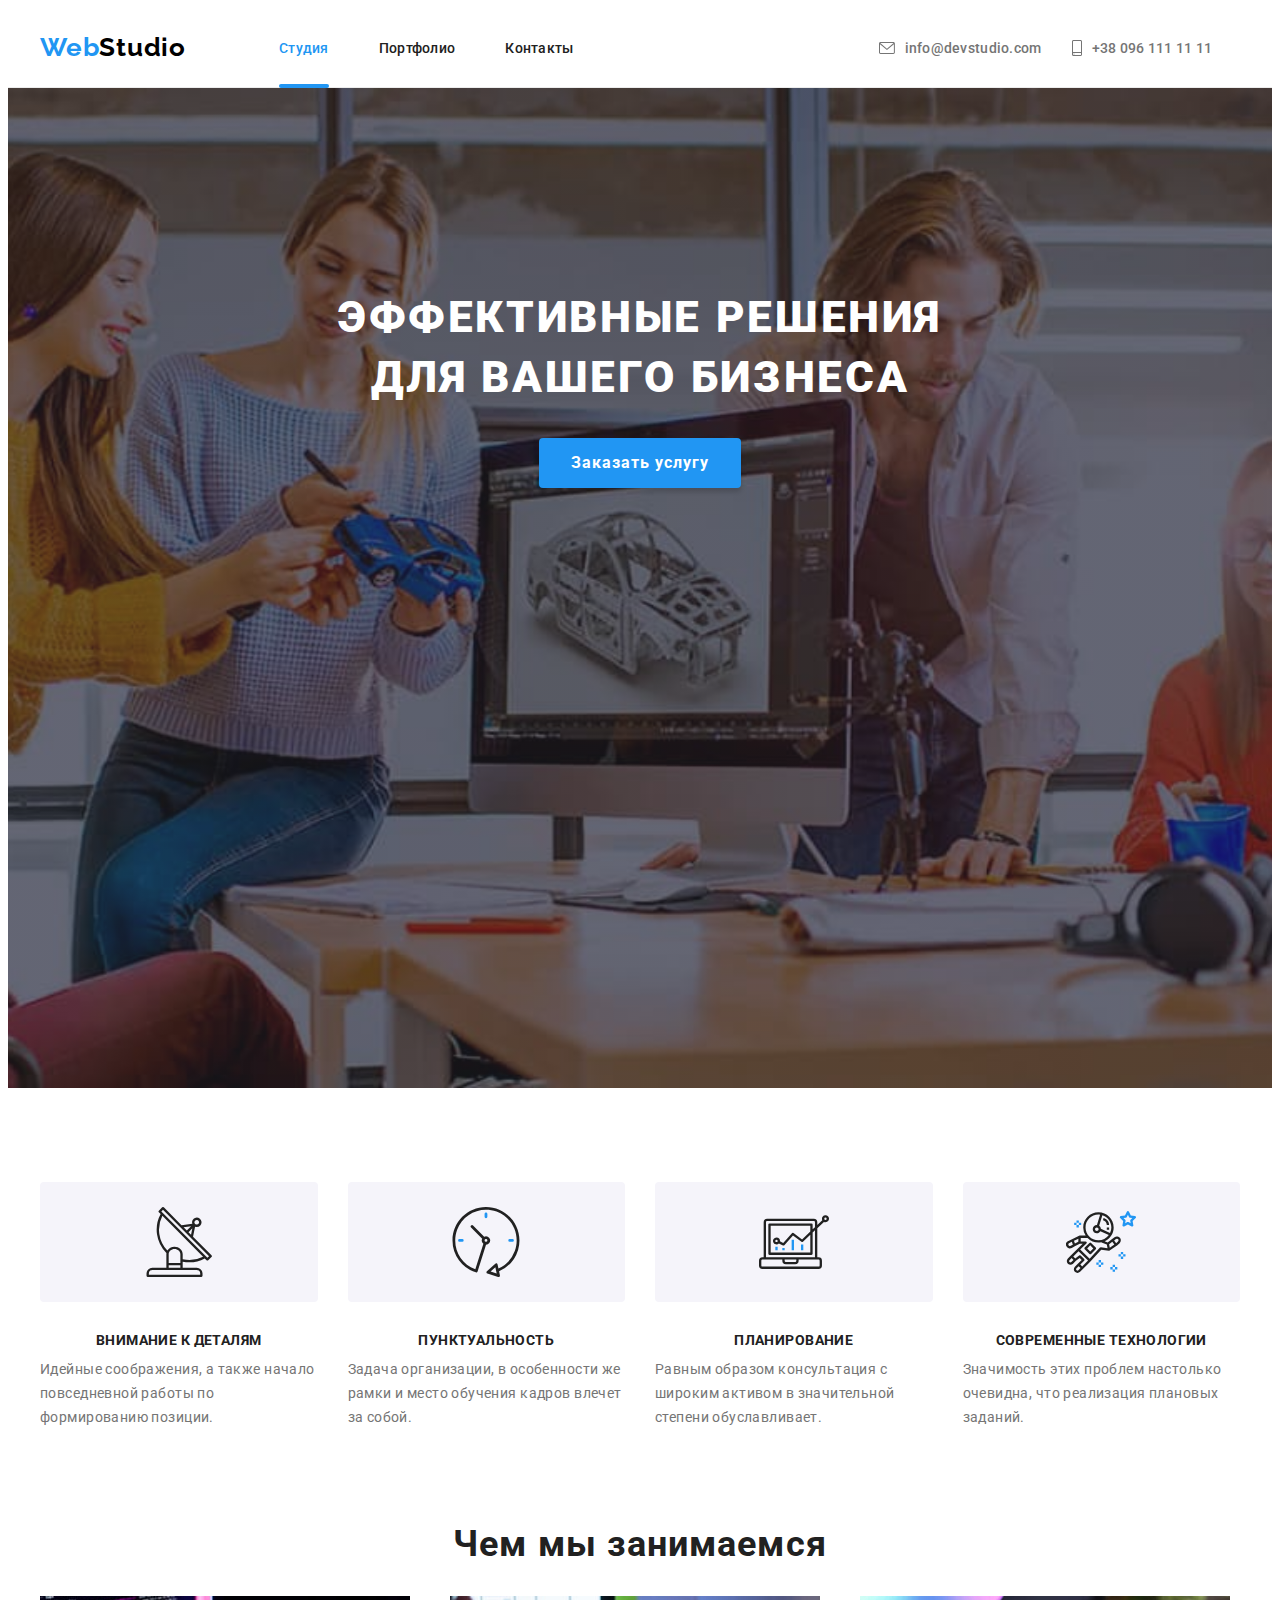
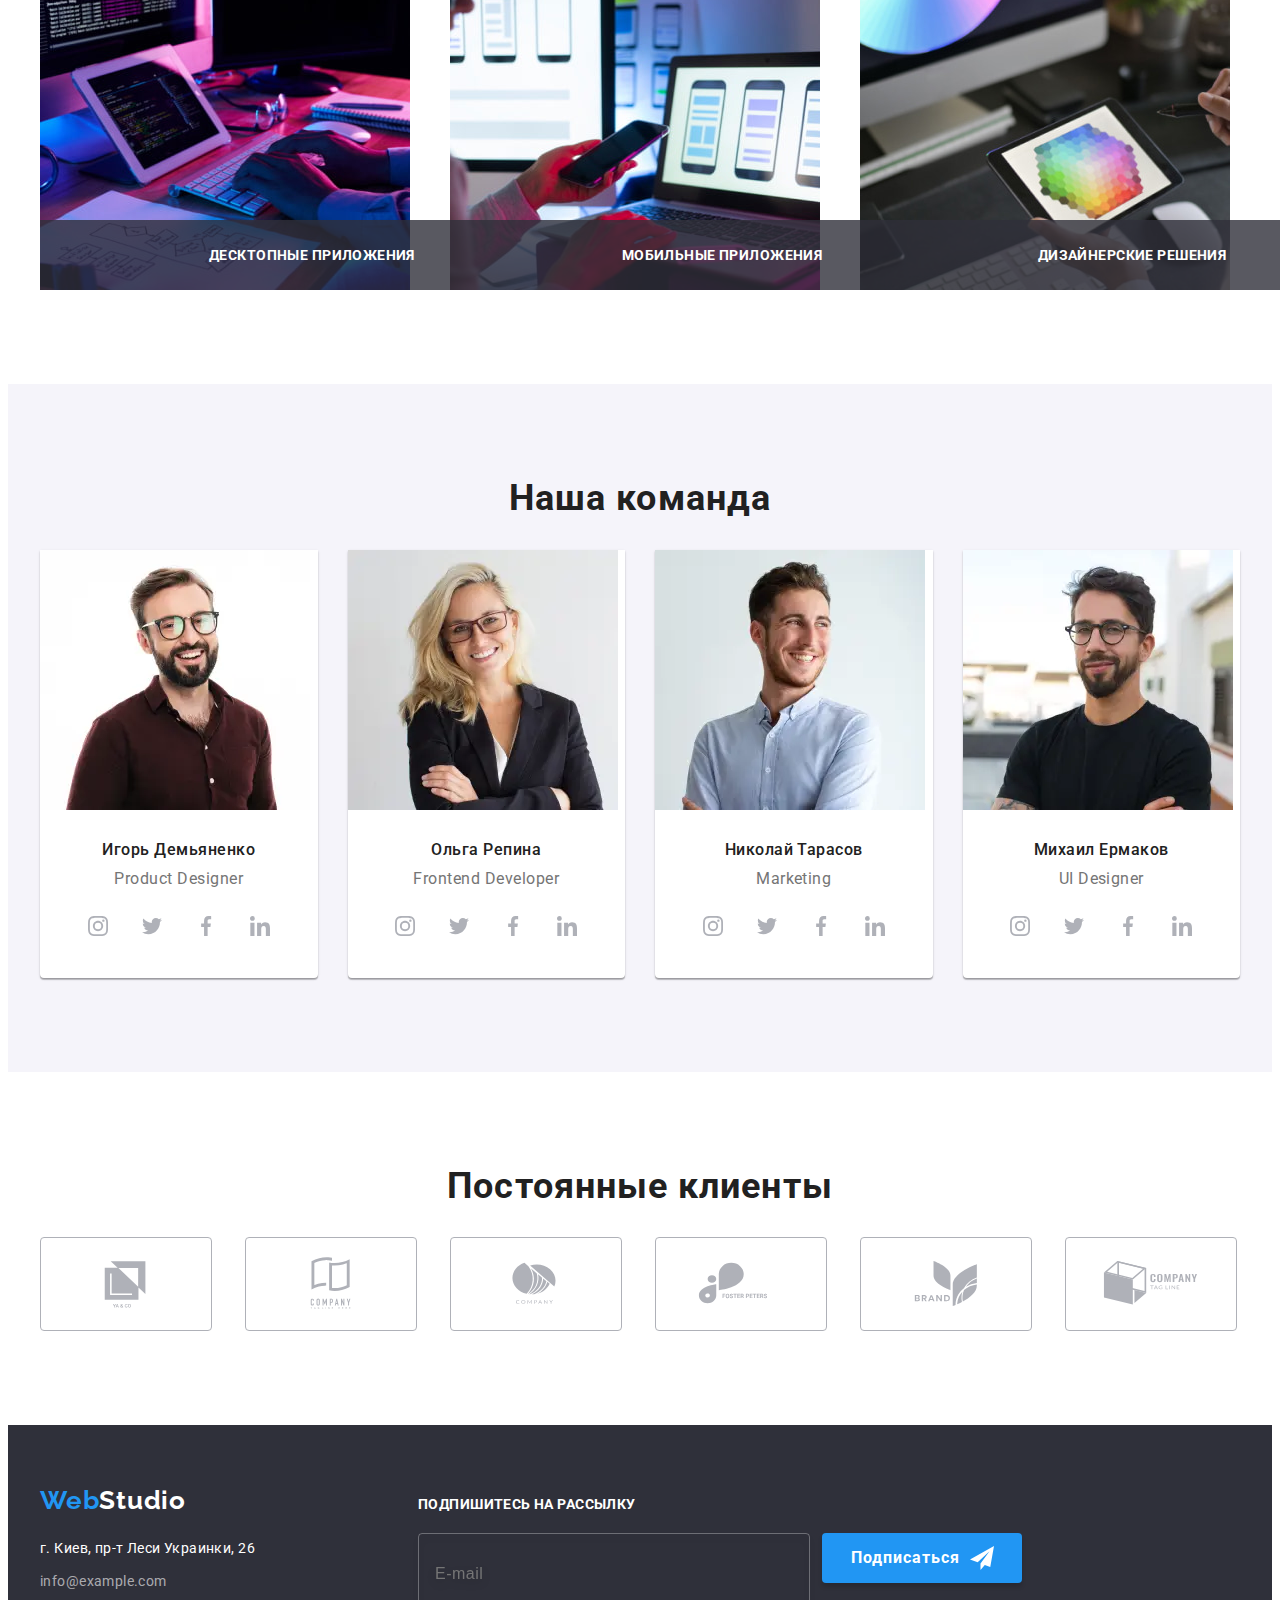
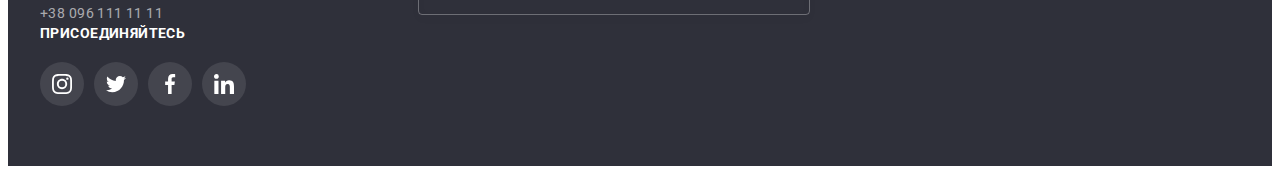
==== commit 8def257f: "add retina img + footer" ====
--- a/index.html
+++ b/index.html
@@ -156,7 +156,18 @@
                 <h2 class="title">Наша команда</h2>
                 <ul class="team__list">
                     <li class="team__item list">
-                        <img src="./img/team11.jpg" alt="Игорь Демьяненко" width="270">
+                        <picture>
+                            <source srcset="./img/team/member1-desktop.webp 1x, ./img/team/member1-desktop@2x.webp 2x" media="(min-width: 1200px)" type="image/webp">
+                            <source srcset="./img/team/member1-desktop.jpg 1x, ./img/team/member1-desktop@2x.jpg 2x" media="(min-width: 1200px)">
+
+                            <source srcset="./img/team/member1-tablet.webp 1x, ./img/team/member1-tablet@2x.webp 2x" media="(min-width: 768px)" type="image/webp">
+                            <source srcset="./img/team/member1-tablet.jpg 1x, ./img/team/member1-tablet@2x.jpg 2x" media="(min-width: 768px)">
+
+                            <source srcset="./img/team/member1-mob.webp 1x, ./img/team/member1-mob@2x.webp 2x" media="(max-width: 767px)" type="image/webp">
+                            <source srcset="./img/team/member1-mob.jpg 1x, ./img/team/member1-mob@2x.jpg 2x" media="(max-width: 767px)">
+
+                            <img src="./img/team/member1-mob.jpg" alt="Игорь Демьяненко">
+                        </picture>
                         <div class="team-member">
                             <h3 class="team-member__name">Игорь Демьяненко</h3>
                             <p class="team-member__profession" lang="en">Product Designer</p>
@@ -194,7 +205,21 @@
 
                     </li>
                     <li class="team__item list">
-                        <img  src="./img/team12.jpg" alt="Ольга Репина" width="270">
+                        <picture>
+                            <source srcset="./img/team/member2-desktop.webp 1x, ./img/team/member2-desktop@2x.webp 2x" media="(min-width: 1200px)"
+                                type="image/webp">
+                            <source srcset="./img/team/member2-desktop.jpg 1x, ./img/team/member2-desktop@2x.jpg 2x" media="(min-width: 1200px)">
+                            
+                            <source srcset="./img/team/member2-tablet.webp 1x, ./img/team/member2-tablet@2x.webp 2x" media="(min-width: 768px)"
+                                type="image/webp">
+                            <source srcset="./img/team/member2-tablet.jpg 1x, ./img/team/member2-tablet@2x.jpg 2x" media="(min-width: 768px)">
+                            
+                            <source srcset="./img/team/member2-mob.webp 1x, ./img/team/member2-mob@2x.webp 2x" media="(max-width: 767px)"
+                                type="image/webp">
+                            <source srcset="./img/team/member2-mob.jpg 1x, ./img/team/member2-mob@2x.jpg 2x" media="(max-width: 767px)">
+                             <img src="./img/team/member2-mob.jpg " alt="Ольга Репина">
+                        </picture>
+                        
                         <div class="team-member">
                             <h3 class="team-member__name">Ольга Репина</h3>
                             <p class="team-member__profession" lang="en">Frontend Developer</p>
@@ -231,7 +256,21 @@
                         </div>
                     </li>
                     <li class="team__item list">
-                        <img src="./img/team13.jpg" alt="Николай Тарасов" width="270">
+                        <picture>
+                            <source srcset="./img/team/member3-desktop.webp 1x, ./img/team/member3-desktop@2x.webp 2x" media="(min-width: 1200px)"
+                                type="image/webp">
+                            <source srcset="./img/team/member3-desktop.jpg 1x, ./img/team/member3-desktop@2x.jpg 2x" media="(min-width: 1200px)">
+                            
+                            <source srcset="./img/team/member3-tablet.webp 1x, ./img/team/member3-tablet@2x.webp 2x" media="(min-width: 768px)"
+                                type="image/webp">
+                            <source srcset="./img/team/member3-tablet.jpg 1x, ./img/team/member3-tablet@2x.jpg 2x" media="(min-width: 768px)">
+                            
+                            <source srcset="./img/team/member3-mob.webp 1x, ./img/team/member3-mob@2x.webp 2x" media="(max-width: 767px)"
+                                type="image/webp">
+                            <source srcset="./img/team/member3-mob.jpg 1x, ./img/team/member3-mob@2x.jpg 2x" media="(max-width: 767px)">
+                            <img src="./img/team/member3-mob.jpg" alt="Николай Тарасов">
+                        </picture>
+                        
                         <div class="team-member">
                             <h3 class="team-member__name">Николай Тарасов</h3>
                             <p class="team-member__profession" lang="en">Marketing</p>
@@ -268,7 +307,21 @@
                         </div>
                     </li>
                     <li class="team__item list">
-                        <img src="./img/team14.jpg" alt="Михаил Ермаков" width="270">
+                        <picture>
+                            <source srcset="./img/team/member4-desktop.webp 1x, ./img/team/member4-desktop@2x.webp 2x" media="(min-width: 1200px)"
+                                type="image/webp">
+                            <source srcset="./img/team/member4-desktop.jpg 1x, ./img/team/member4-desktop@2x.jpg 2x" media="(min-width: 1200px)">
+                            
+                            <source srcset="./img/team/member4-tablet.webp 1x, ./img/team/member4-tablet@2x.webp 2x" media="(min-width: 768px)"
+                                type="image/webp">
+                            <source srcset="./img/team/member4-tablet.jpg 1x, ./img/team/member4-tablet@2x.jpg 2x" media="(min-width: 768px)">
+                            
+                            <source srcset="./img/team/member4-mob.webp 1x, ./img/team/member4-mob@2x.webp 2x" media="(max-width: 767px)"
+                                type="image/webp">
+                            <source srcset="./img/team/member4-mob.jpg 1x, ./img/team/member4-mob@2x.jpg 2x" media="(max-width: 767px)">
+                            <img src="./img/team/member4-mob.jpg" alt="Михаил Ермаков">
+                        </picture>
+                        
                         <div class="team-member">
                             <h3 class="team-member__name">Михаил Ермаков</h3>
                             <p class="team-member__profession" lang="en">UI Designer</p>
@@ -361,54 +414,56 @@
          </section>
     </main>
     <!--FOOTER -->
-    <!-- <footer class="footer">
+     <footer class="footer">
         <div class="container footer-content">
-            <div class="footer-left-side">
-                <a href="#" class="logo logo--white link" lang="en"><span class="logo--blue">Web</span>Studio</a>
-                <address class="address-footer">
-                    <ul class="address-list list ">
-                        <li class="address-item"><a class="address-footer-link link maps" href="https://goo.gl/maps/4dCBF8JhgYZg9NQ79"
-                                target="_blank" rel="noreferrer noopener">г. Киев, пр-т
-                                Леси Украинки, 26</a></li>
-                        <li class="address-item"><a class="address-footer-link link" href="mailto:info@example.com"
-                                lang="en">info@example.com</a></li>
-                        <li class="address-item"><a class="address-footer-link link" href="tel:+380961111111">+38 096 111 11 11</a>
+            <div class="footer__wrapper">
+                <div class="footer-left-side">
+                    <a href="#" class="logo logo--white link" lang="en"><span class="logo--blue">Web</span>Studio</a>
+                    <address class="address-footer">
+                        <ul class="address-list list ">
+                            <li class="address-item"><a class="address-footer-link link maps"
+                                    href="https://goo.gl/maps/4dCBF8JhgYZg9NQ79" target="_blank" rel="noreferrer noopener">г. Киев, пр-т
+                                    Леси Украинки, 26</a></li>
+                            <li class="address-item"><a class="address-footer-link link" href="mailto:info@example.com"
+                                    lang="en">info@example.com</a></li>
+                            <li class="address-item"><a class="address-footer-link link" href="tel:+380961111111">+38 096 111 11 11</a>
+                            </li>
+                        </ul>
+                    </address>
+                </div>
+                <div class="footer-links">
+                    <h2 class="footer-title">присоединяйтесь</h2>
+                    <ul class="footer-social__list list">
+                        <li class="footer-social__item">
+                            <a href="" class="footer-social__link">
+                                <svg class="footer-social__icons">
+                                    <use href="./img/icons.svg#icon-instagram"></use>
+                                </svg>
+                            </a>
+                        </li>
+                        <li class="footer-social__item">
+                            <a href="" class="footer-social__link">
+                                <svg class="footer-social__icons">
+                                    <use href="./img/icons.svg#icon-twitter"></use>
+                                </svg>
+                            </a>
+                        </li>
+                        <li class="footer-social__item">
+                            <a href="" class="footer-social__link">
+                                <svg class="footer-social__icons">
+                                    <use href="./img/icons.svg#icon-facebook"></use>
+                                </svg>
+                            </a>
+                        </li>
+                        <li class="footer-social__item">
+                            <a href="" class="footer-social__link">
+                                <svg class="footer-social__icons">
+                                    <use href="./img/icons.svg#icon-linkedin"></use>
+                                </svg>
+                            </a>
                         </li>
                     </ul>
-                </address>
-            </div>
-            <div class="footer-links">
-                <h2 class="footer-title">присоединяйтесь</h2>
-                <ul class="footer-social__list list">
-                    <li class="footer-social__item">
-                        <a href="" class="footer-social__link">
-                            <svg class="footer-social__icons">
-                                <use href="./img/icons.svg#icon-instagram"></use>
-                            </svg>
-                        </a>
-                    </li>
-                    <li class="footer-social__item">
-                        <a href="" class="footer-social__link">
-                            <svg class="footer-social__icons">
-                                <use href="./img/icons.svg#icon-twitter"></use>
-                            </svg>
-                        </a>
-                    </li>
-                    <li class="footer-social__item">
-                        <a href="" class="footer-social__link">
-                            <svg class="footer-social__icons">
-                                <use href="./img/icons.svg#icon-facebook"></use>
-                            </svg>
-                        </a>
-                    </li>
-                    <li class="footer-social__item">
-                        <a href="" class="footer-social__link">
-                            <svg class="footer-social__icons">
-                                <use href="./img/icons.svg#icon-linkedin"></use>
-                            </svg>
-                        </a>
-                    </li>
-                </ul> 
+                </div>
             </div>
             <div class="footer-right-side">
                 <b class="footer-title">Подпишитесь на рассылку</b>
@@ -472,7 +527,7 @@
         </div>
     </div>
 
-    <script src="./js/modal.js"></script>> -->
+    <script src="./js/modal.js"></script>
     <script src="./js/menu.js"></script>
 </body>
 </html>--- a/css/main.min.css
+++ b/css/main.min.css
@@ -1,2 +1,2 @@
-:root{--main-color: #757575;--secondary-color: #212121;--accent-color: #2196f3;--main-footer-text-color: #ffffff;--background-color: #2f303a;--links-color: #afb1b8;--bcg-btn-color: #188ce8;--placeholder-color: rgba(117, 117, 117, 0.5);--bcg-grey-color: #f5f4fa;--main-bcg-color: #ffffff;--primary-font-family: 'Roboto', sans-serif;--secondary-font-family: 'Raleway', sans-serif;--transition-duration: 250ms;--transition-timing-function: cubic-bezier(0.4, 0, 0.2, 1)}.visually-hidden{position:absolute;width:1px;height:1px;margin:-1px;border:0;padding:0;white-space:nowrap;clip-path:inset(100%);clip:rect(0 0 0 0);overflow:hidden}.social-contact,.social-contact__link,.modal-close-btn,.clients-item-link,.footer-social__link,.btn-subscription{display:flex;align-items:center}h1,h2,h3,h4,h5,h6,p{margin-top:0;margin-bottom:0}ul,ol{margin-top:0;margin-bottom:0;padding-left:0}img{display:block}.list{list-style:none}.link{text-decoration:none}body{font-family:var(--primary-font-family);color:var(--main-color)}.section{padding-top:60px;padding-bottom:60px}.container{position:relative;padding-left:15px;padding-right:15px}@media screen and (min-width: 480px){.container{width:480px;margin:0 auto}}@media screen and (min-width: 768px){.container{width:768px}}@media screen and (min-width: 1200px){.container{width:1200px}}.mobile-menu-btn__open{display:inline-flex;background-color:transparent;border:none;padding:0;margin:0;line-height:0;transition:fill var(--transition-duration),var(--transition-timing-function)}.mobile-menu-btn__open:hover,.mobile-menu-btn__open:focus,.mobile-menu-btn__open:active{fill:var(--accent-color);cursor:pointer}@media screen and (min-width: 768px){.mobile-menu-btn__open{display:none}}.mobile-menu{position:fixed;top:0;left:0;width:100vw;height:100vh;background-color:#fff;overflow:auto;z-index:1;opacity:0;visibility:hidden;pointer-events:none}.mobile-menu.is-open{opacity:1;visibility:visible;pointer-events:auto}.mobile-menu__container{position:relative;padding-top:48px;padding-bottom:48px;padding-left:25px}.mobile-menu-nav{margin-bottom:302px}.mobile-menu-nav__link{position:relative;font-weight:500;font-size:40px;line-height:1.175;letter-spacing:0.02em;color:var(--secondary-color)}.mobile-menu-nav__item:not(:last-child),.mobile-menu-contacts__item:not(:last-child){margin-bottom:32px}.mobile-menu-contacts{margin-bottom:64px}.mobile-menu-contacts__link{font-weight:500;font-size:24px;line-height:1.167;letter-spacing:0.02em;color:var(--main-color)}.mobile-menu-contacts__link_phone{font-size:34px;line-height:1.176;color:var(--accent-color)}.mobile-menu-contacts__item:hover .mobile-menu-contacts__link,.mobile-menu-contacts__item:focus .mobile-menu-contacts__link{color:var(--accent-color)}.mobile-menu-social-links{display:flex;flex-wrap:wrap;align-items:center}.mobile-menu-social-links__item:not(:last-child){border-right:1px solid rgba(33,33,33,0.2);padding-right:10px;margin-right:10px}.mobile-menu-social-links__link{font-weight:500;font-size:18px;line-height:1.222;letter-spacing:0.02em;color:var(--accent-color)}.mobile-menu-btn__close{position:absolute;top:10px;right:15px;padding:0;border:none;background-color:#fff}.mobile-menu-btn__close:hover,.mobile-menu-btn__close:focus,.mobile-menu-btn__close:active{fill:var(--accent-color);cursor:pointer}@media screen and (min-width: 768px){.mobile-menu{display:none}}.btn{font-family:inherit;font-weight:700;font-size:16px;line-height:1.87;align-items:center;text-align:center;letter-spacing:0.06em;background-color:var(--accent-color);color:var(--main-footer-text-color);border:transparent;border-radius:4px;transition:background-color var(--transition-duration) var(--transition-timing-function);box-shadow:0px 4px 4px rgba(0,0,0,0.15)}.btn:hover,.btn:focus{background-color:var(--bcg-btn-color);cursor:pointer}.title{font-weight:700;font-size:36px;line-height:1.16;text-align:center;letter-spacing:0.03em;color:var(--secondary-color);margin-bottom:50px}.social-contact{justify-content:space-between}.social-contact__link{justify-content:center;width:44px;height:44px;border-radius:50%;background-color:transparent;transition:background-color var(--transition-duration) var(--transition-timing-function)}.social-contact__link:hover,.social-contact__link:focus{background-color:var(--accent-color)}.social-contact__icon{width:20px;height:20px;fill:var(--links-color);transition:fill var(--transition-duration) var(--transition-timing-function)}.social-contact__link:hover .social-contact__icon,.social-contact__link:focus .social-contact__icon{fill:var(--main-footer-text-color)}.backdrop{position:fixed;top:0;left:0;width:100vw;height:100vh;background:rgba(0,0,0,0.2);z-index:100;transition:opacity var(--transition-duration) var(--transition-timing-function),visibility var(--transition-duration) var(--transition-timing-function)}.is-hidden{opacity:0;visibility:hidden;pointer-events:none}.modal{position:absolute;top:50%;left:50%;transform:translate(-50%, -50%);width:528px;height:581px;padding:40px;background:var(--main-bcg-color);box-shadow:0px 1px 3px rgba(0,0,0,0.12),0px 1px 1px rgba(0,0,0,0.14),0px 2px 1px rgba(0,0,0,0.2);border-radius:4px}.modal-icon{width:18px;height:18px;fill:currentColor}.modal-close-btn{position:absolute;top:8px;right:8px;justify-content:center;width:30px;height:30px;padding:0;background:transparent;border:1px solid rgba(0,0,0,0.1);border-radius:50%;cursor:pointer}.modal-request{display:block;font-size:20px;font-weight:700;line-height:1.15;text-align:center;letter-spacing:0.03em;color:var(--secondary-color);margin-bottom:12px}.modal-form{display:flex;flex-direction:column}.modal-label{display:block;margin-bottom:10px;font-weight:400;font-size:12px;line-height:1.17;letter-spacing:0.01em;color:var(--main-color)}.modal-input-wrapper{display:block;position:relative;margin-top:4px}.modal-input{width:100%;height:40px;padding-left:42px;border:1px solid rgba(33,33,33,0.2);border-radius:4px;font-size:14px;line-height:1.15;letter-spacing:0.01em;color:var(--secondary-color)}.modal-input:focus{outline:none;border:1px solid var(--accent-color)}.modal-input-icon{position:absolute;width:18px;height:18px;top:50%;left:12px;transform:translateY(-50%);background-size:contain;fill:#000000}.modal-input:focus+.modal-input-icon{fill:var(--accent-color)}.modal-message{width:100%;height:120px;resize:none;padding:12px 16px;margin-top:4px;color:var(--secondary-color);border:1px solid rgba(33,33,33,0.2);border-radius:4px}.modal-message::placeholder{font-weight:400;font-size:12px;line-height:1.17;letter-spacing:0.01em;color:var(--placeholder-color)}.modal-message:focus{outline:none;border-color:var(--accent-color)}.modal-input-checkbox{position:absolute;width:1px;height:1px;margin:-1px;border:0;padding:0;white-space:nowrap;clip-path:inset(100%);clip:rect(0 0 0 0);overflow:hidden}.modal-checkbox-icon{display:inline-block;vertical-align:middle;width:16px;height:15px;margin-right:7px;border:2px solid var(--secondary-color);border-radius:2px;transition:background-color 50ms var(--transition-timing-function),background-image 50ms var(--transition-timing-function)}.modal-input-checkbox:checked+.modal-checkbox-icon{border:transparent;background-color:var(--accent-color);background-image:url(../img/icon-check.svg);background-size:contain;background-origin:border-box}.modal-input-checkbox:focus+.modal-checkbox-icon{border-color:var(--accent-color)}.modal-label-checkbox{display:inline-block;font-weight:normal;font-size:14px;line-height:1.71;letter-spacing:0.03em;color:var(--main-color)}.modal-submit-btn{align-self:center;width:200px;height:50px;padding:10px 55px;margin-top:30px}@media screen and (max-width: 1999px){.logo{color:#000000;font-family:var(--secondary-font-family);font-weight:700;font-size:24px;line-height:1.167;letter-spacing:0.03em}}@media screen and (min-width: 1200px){.logo{color:#000000;font-family:var(--secondary-font-family);font-weight:700;font-size:26px;line-height:1.2;letter-spacing:0.03em}}.logo--blue{color:var(--accent-color)}.logo--white{color:var(--main-footer-text-color);display:block;margin-bottom:20px}.header{padding-top:10px;padding-bottom:10px;border-bottom:1px solid #ececec}@media screen and (max-width: 767px){.header-container{display:flex;justify-content:space-between;align-items:center}.menu-list{display:none}.contacts-list{display:none}}@media screen and (min-width: 768px){.header{padding-top:21px;padding-bottom:21px}.header-container{display:flex;align-items:center}.menu-nav{display:flex}.menu-list{display:flex;align-items:center;margin-left:88px}.menu__item:not(:last-child){margin-right:50px}.contacts-list{margin-left:84px}.contacts-item:not(:last-child){margin-bottom:10px}.address-link{display:flex;align-items:center;font-weight:500;font-size:12px;line-height:1.167;letter-spacing:0.02em;color:var(--main-color);transition:color var(--transition-duration),var(--transition-timing-function)}.address-link:hover,.address-link:focus{color:var(--accent-color)}.icon-envelope{fill:currentColor;width:14px;height:10px;margin-right:8px}.icon-smartphone{fill:currentColor;width:10px;height:14px;margin-right:8px}}@media screen and (min-width: 1200px){.header{padding-top:24px;padding-bottom:24px}.menu-list{display:flex;align-items:center;margin-left:93px}.contacts-list{display:flex;align-items:center;margin-left:305px}.contacts-item:not(:last-child){margin-bottom:0}.contacts-item+.contacts-item{margin-left:30px}.address-link{font-size:14px;line-height:1.15}.icon-envelope{fill:currentColor;width:16px;height:12px;margin-right:10px}.icon-smartphone{fill:currentColor;width:10px;height:16px;margin-right:10px}}.menu__link{position:relative;font-weight:500;font-size:14px;line-height:1.15;letter-spacing:0.02em;color:var(--secondary-color);padding-top:32px;padding-bottom:32px;transition:color var(--transition-duration),var(--transition-timing-function)}.menu__link:hover,.menu__link:focus{color:var(--accent-color)}.current{color:var(--accent-color)}.current::after{content:'';display:block;position:absolute;left:0;bottom:0;width:100%;height:4px;background:var(--accent-color);border-radius:2px}.hero{background-color:#c4c4c4;background-image:linear-gradient(rgba(47,48,58,0.4), rgba(47,48,58,0.4)),url(../../img/bgimage-mob.jpg);background-position:center;background-repeat:no-repeat;background-size:cover;text-align:center;max-width:480px;height:400px;padding-top:118px;padding-bottom:118px;margin-left:auto;margin-right:auto}.hero__title{max-width:360px;font-weight:900;font-size:26px;line-height:1.615;text-align:center;letter-spacing:0.06em;text-transform:uppercase;color:var(--main-footer-text-color);margin-left:auto;margin-right:auto;margin-bottom:30px}.hero--btn{padding:10px 32px}@media (min-device-pixel-ratio: 2) and (max-width: 767px), (min-resolution: 192dpi) and (max-width: 767px), (min-resolution: 2dppx) and (max-width: 767px){.hero{background-color:#c4c4c4;background-image:linear-gradient(rgba(47,48,58,0.4), rgba(47,48,58,0.4)),url(../../img/bgimage-mob@2x.jpg)}}@media screen and (min-width: 767px){.hero{background-color:#c4c4c4;background-image:linear-gradient(rgba(47,48,58,0.4), rgba(47,48,58,0.4)),url(../../img/bgimage-tablet.jpg);max-width:768px}}@media (min-device-pixel-ratio: 2) and (min-width: 76px), (min-resolution: 192dpi) and (min-width: 768px), (min-resolution: 2dppx) and (min-width: 768px){.hero{background-color:#c4c4c4;background-image:linear-gradient(rgba(47,48,58,0.4), rgba(47,48,58,0.4)),url(../../img/bgimage-tablet@2x.jpg)}}@media screen and (min-width: 1200px){.hero{background-color:#c4c4c4;background-image:linear-gradient(rgba(47,48,58,0.4), rgba(47,48,58,0.4)),url(../../img/bgimage-desktop.jpg);max-width:1600px;height:600px;padding-top:200px;padding-bottom:200px}.hero__title{max-width:696px;font-size:44px;line-height:1.36}}@media (min-device-pixel-ratio: 2) and (min-width: 76px), (min-resolution: 192dpi) and (min-width: 768px), (min-resolution: 2dppx) and (min-width: 768px){.hero{background-color:#c4c4c4;background-image:linear-gradient(rgba(47,48,58,0.4), rgba(47,48,58,0.4)),url(../../img/bgimage-desktop@2x.jpg)}}.features__img{height:120px;display:flex;align-items:center;justify-content:center;background:var(--bcg-grey-color);border-radius:4px;margin-bottom:30px}.features__icons{width:70px;height:70px;fill:var(--secondary-color)}.features__title{font-weight:700;font-size:14px;line-height:1.15;letter-spacing:0.03em;text-align:center;text-transform:uppercase;color:var(--secondary-color);margin-bottom:10px}.features__text{font-weight:400;font-size:14px;line-height:1.71;letter-spacing:0.03em}@media screen and (max-width: 1199px){.features__item:not(:last-child){margin-bottom:30px}}@media screen and (min-width: 768px) and (max-width: 1199px){.features__list{display:flex;flex-wrap:wrap}.features__item{width:calc((100% - 30px) / 2)}.features__item:nth-child(odd){margin-right:30px}.features__item:nth-last-child(-n+2){margin-bottom:0}.features__title{text-align:left}}@media screen and (min-width: 1200px){.features__list{display:flex;margin:-15px}.features__item{width:calc((100% - 90px) / 4);margin:15px}}@media screen and (max-width: 1199px){.work{display:none}}@media screen and (min-width: 1200px){.work{padding-top:0}.work__list{display:flex;margin:-15px}.work__item{width:calc((100% - 60px) / 3);margin:15px}.work__wrapper{position:relative}.work__overlay{position:absolute;left:0;bottom:0;width:100%;font-weight:700;font-size:14px;line-height:1.15;text-align:center;letter-spacing:0.03em;text-transform:uppercase;color:var(--main-footer-text-color);padding:27px 82px;background:rgba(47,48,58,0.8)}}.team{background-color:var(--bcg-grey-color)}.team-member{padding:30px 32px 30px 32px}.team__list{display:flex;margin:-15px}.team__item{width:calc((100% - 90px) / 4);font-size:16px;line-height:1.19;text-align:center;letter-spacing:0.03em;background-color:var(--main-bcg-color);box-shadow:0px 1px 3px rgba(0,0,0,0.12),0px 1px 1px rgba(0,0,0,0.14),0px 2px 1px rgba(0,0,0,0.2);border-radius:0px 0px 4px 4px;margin:15px}.team-member__name{font-weight:500;font-size:16px;color:var(--secondary-color);margin-bottom:10px}.team-member__profession{font-size:16px;margin-bottom:16px}.clients-list{display:flex;margin:-15px}.clients-item{margin:15px}.clients-item-link{justify-content:center;width:170px;height:92px;background-color:var(--main-bcg-color);border:1px solid var(--links-color);border-radius:4px;transition:border-color var(--transition-duration) var(--transition-timing-function)}.clients-item-link:hover,.clients-item-link:focus{border-color:var(--accent-color)}.clients-icon{width:106px;height:60px;fill:var(--links-color);transition:fill var(--transition-duration) var(--transition-timing-function)}.clients-item-link:hover .clients-icon,.clients-item-link:focus .clients-icon{fill:var(--accent-color)}.footer{background-color:var(--background-color);padding-top:60px;padding-bottom:60px}.footer-left-side{margin-right:70px}.address-list .maps{color:var(--main-footer-text-color)}.address-item:not(:last-child){margin-bottom:9px}.address-footer-link{font-style:normal;font-size:14px;line-height:1.71;letter-spacing:0.03em;color:rgba(255,255,255,0.6)}.footer-title{font-weight:700;font-size:14px;line-height:1.14;letter-spacing:0.03em;text-transform:uppercase;color:var(--main-footer-text-color);margin-bottom:20px}.footer-content{display:flex;align-items:baseline}.footer-social__list{display:flex}.footer-social__item:not(:last-child){margin-right:10px}.footer-social__link{justify-content:center;width:44px;height:44px;border-radius:50%;background-color:rgba(255,255,255,0.1);transition:background-color var(--transition-duration) var(--transition-timing-function)}.footer-social__link:hover,.footer-social__link:focus{background-color:var(--accent-color)}.footer-social__icons{width:20px;height:20px;fill:var(--main-footer-text-color)}.footer-right-side{margin-left:93px}.footer-form{display:flex;justify-content:center;margin-top:20px}.input-email{display:inline-block;width:358px;height:50px;font-weight:400;font-size:16px;line-height:1.25;letter-spacing:0.03em;padding:15px 16px;margin-right:12px;color:var(--main-footer-text-color);background-color:transparent;border:1px solid rgba(255,255,255,0.3);filter:drop-shadow(0px 4px 4px rgba(0,0,0,0.15));border-radius:4px}.btn-subscription{justify-content:center;width:200px;height:50px;padding:10px 28px 10px 29px}.icon-send{width:24px;height:24px;background-size:contain;fill:currentColor;margin-left:10px}.filtres-list{display:flex;justify-content:center;margin-bottom:50px}.filtres-item:not(:last-child){margin-right:8px}.filtres-btn{font-family:inherit;font-weight:500;font-size:16px;line-height:1.6;text-align:center;letter-spacing:0.03em;background:var(--bcg-grey-color);color:var(--secondary-color);border:transparent;border-radius:4px;padding:6px 22px;transition:background-color var(--transition-duration) var(--transition-timing-function),color var(--transition-duration) var(--transition-timing-function),box-shadow var(--transition-duration) var(--transition-timing-function)}.filtres-btn:hover,.filtres-btn:focus{background-color:var(--accent-color);color:var(--main-footer-text-color);cursor:pointer;box-shadow:0px 3px 1px rgba(0,0,0,0.1),0px 1px 2px rgba(0,0,0,0.08),0px 2px 2px rgba(0,0,0,0.12)}.cards-list{display:flex;flex-wrap:wrap;margin:-15px}.cards-item{width:calc((100% - 90px) / 3);margin:15px;transition:box-shadow var(--transition-duration) var(--transition-timing-function)}.cards-item:hover,.cards-item:focus,.cards-item:active{box-shadow:0px 1px 1px rgba(0,0,0,0.12),0px 4px 4px rgba(0,0,0,0.06),1px 4px 6px rgba(0,0,0,0.16)}.card-wrapper{position:relative;overflow:hidden}.overlay{position:absolute;width:100%;height:100%;top:0;left:0;padding:63px 24px;font-weight:400;font-size:18px;line-height:1.56;letter-spacing:0.03em;color:var(--main-footer-text-color);background:rgba(33,150,243,0.9);overflow:auto;transform:translateY(100%);transition:transform var(--transition-duration) var(--transition-timing-function)}.cards-item-link:hover .overlay,.cards-item-link:focus .overlay{transform:translateY(0%)}.cards-title-list{font-weight:700;font-size:18px;line-height:2;letter-spacing:0.06em;color:var(--secondary-color);margin:0 0 4px 0}.cards-text{font-size:16px;line-height:1.87;letter-spacing:0.03em;color:var(--main-color)}.card-list-text{padding:20px 24px;border:1px solid #eeeeee;border-top:none}
+:root{--main-color: #757575;--secondary-color: #212121;--accent-color: #2196f3;--main-footer-text-color: #ffffff;--background-color: #2f303a;--links-color: #afb1b8;--bcg-btn-color: #188ce8;--placeholder-color: rgba(117, 117, 117, 0.5);--bcg-grey-color: #f5f4fa;--main-bcg-color: #ffffff;--primary-font-family: 'Roboto', sans-serif;--secondary-font-family: 'Raleway', sans-serif;--transition-duration: 250ms;--transition-timing-function: cubic-bezier(0.4, 0, 0.2, 1)}.visually-hidden{position:absolute;width:1px;height:1px;margin:-1px;border:0;padding:0;white-space:nowrap;clip-path:inset(100%);clip:rect(0 0 0 0);overflow:hidden}.social-contact__link,.modal-close-btn,.footer-social__link,.btn-subscription{display:flex;align-items:center}h1,h2,h3,h4,h5,h6,p{margin-top:0;margin-bottom:0}ul,ol{margin-top:0;margin-bottom:0;padding-left:0}img{display:block}.list{list-style:none}.link{text-decoration:none}body{font-family:var(--primary-font-family);color:var(--main-color)}.section{padding-top:60px;padding-bottom:60px}@media screen and (min-width: 1200px){.section{padding-top:94px;padding-bottom:94px}}.container{position:relative;padding-left:15px;padding-right:15px}@media screen and (min-width: 480px){.container{width:480px;margin:0 auto}}@media screen and (min-width: 768px){.container{width:768px}}@media screen and (min-width: 1200px){.container{width:1200px}}.mobile-menu-btn__open{display:inline-flex;background-color:transparent;border:none;padding:0;margin:0;line-height:0;transition:fill var(--transition-duration),var(--transition-timing-function)}.mobile-menu-btn__open:hover,.mobile-menu-btn__open:focus,.mobile-menu-btn__open:active{fill:var(--accent-color);cursor:pointer}@media screen and (min-width: 768px){.mobile-menu-btn__open{display:none}}.mobile-menu{position:fixed;top:0;left:0;width:100vw;height:100vh;background-color:#fff;overflow:auto;z-index:1;opacity:0;visibility:hidden;pointer-events:none}.mobile-menu.is-open{opacity:1;visibility:visible;pointer-events:auto}.mobile-menu__container{position:relative;padding-top:48px;padding-bottom:48px;padding-left:25px}.mobile-menu-nav{margin-bottom:302px}.mobile-menu-nav__link{position:relative;font-weight:500;font-size:40px;line-height:1.175;letter-spacing:0.02em;color:var(--secondary-color)}.mobile-menu-nav__item:not(:last-child),.mobile-menu-contacts__item:not(:last-child){margin-bottom:32px}.mobile-menu-contacts{margin-bottom:64px}.mobile-menu-contacts__link{font-weight:500;font-size:24px;line-height:1.167;letter-spacing:0.02em;color:var(--main-color)}.mobile-menu-contacts__link_phone{font-size:34px;line-height:1.176;color:var(--accent-color)}.mobile-menu-contacts__item:hover .mobile-menu-contacts__link,.mobile-menu-contacts__item:focus .mobile-menu-contacts__link{color:var(--accent-color)}.mobile-menu-social-links{display:flex;flex-wrap:wrap;align-items:center}.mobile-menu-social-links__item:not(:last-child){border-right:1px solid rgba(33,33,33,0.2);padding-right:10px;margin-right:10px}.mobile-menu-social-links__link{font-weight:500;font-size:18px;line-height:1.222;letter-spacing:0.02em;color:var(--accent-color)}.mobile-menu-btn__close{position:absolute;top:10px;right:15px;padding:0;border:none;background-color:#fff}.mobile-menu-btn__close:hover,.mobile-menu-btn__close:focus,.mobile-menu-btn__close:active{fill:var(--accent-color);cursor:pointer}@media screen and (min-width: 768px){.mobile-menu{display:none}}.btn{font-family:inherit;font-weight:700;font-size:16px;line-height:1.87;align-items:center;text-align:center;letter-spacing:0.06em;background-color:var(--accent-color);color:var(--main-footer-text-color);border:transparent;border-radius:4px;transition:background-color var(--transition-duration) var(--transition-timing-function);box-shadow:0px 4px 4px rgba(0,0,0,0.15)}.btn:hover,.btn:focus{background-color:var(--bcg-btn-color);cursor:pointer}.title{font-weight:700;font-size:28px;line-height:1.178;text-align:center;letter-spacing:0.03em;color:var(--secondary-color);margin-bottom:30px}@media screen and (min-width: 1200px){.title{font-size:36px;line-height:1.16}}.social-contact{display:flex;align-items:center}.social-contact__item:not(:last-child){margin-right:10px}.social-contact__link{justify-content:center;width:44px;height:44px;border-radius:50%;background-color:transparent;transition:background-color var(--transition-duration) var(--transition-timing-function)}.social-contact__link:hover,.social-contact__link:focus{background-color:var(--accent-color)}.social-contact__icon{width:20px;height:20px;fill:var(--links-color);transition:fill var(--transition-duration) var(--transition-timing-function)}.social-contact__link:hover .social-contact__icon,.social-contact__link:focus .social-contact__icon{fill:var(--main-footer-text-color)}.backdrop{position:fixed;top:0;left:0;width:100vw;height:100vh;background:rgba(0,0,0,0.2);z-index:100;transition:opacity var(--transition-duration) var(--transition-timing-function),visibility var(--transition-duration) var(--transition-timing-function)}.is-hidden{opacity:0;visibility:hidden;pointer-events:none}.modal{position:absolute;top:50%;left:50%;transform:translate(-50%, -50%);width:528px;height:581px;padding:40px;background:var(--main-bcg-color);box-shadow:0px 1px 3px rgba(0,0,0,0.12),0px 1px 1px rgba(0,0,0,0.14),0px 2px 1px rgba(0,0,0,0.2);border-radius:4px}.modal-icon{width:18px;height:18px;fill:currentColor}.modal-close-btn{position:absolute;top:8px;right:8px;justify-content:center;width:30px;height:30px;padding:0;background:transparent;border:1px solid rgba(0,0,0,0.1);border-radius:50%;cursor:pointer}.modal-request{display:block;font-size:20px;font-weight:700;line-height:1.15;text-align:center;letter-spacing:0.03em;color:var(--secondary-color);margin-bottom:12px}.modal-form{display:flex;flex-direction:column}.modal-label{display:block;margin-bottom:10px;font-weight:400;font-size:12px;line-height:1.17;letter-spacing:0.01em;color:var(--main-color)}.modal-input-wrapper{display:block;position:relative;margin-top:4px}.modal-input{width:100%;height:40px;padding-left:42px;border:1px solid rgba(33,33,33,0.2);border-radius:4px;font-size:14px;line-height:1.15;letter-spacing:0.01em;color:var(--secondary-color)}.modal-input:focus{outline:none;border:1px solid var(--accent-color)}.modal-input-icon{position:absolute;width:18px;height:18px;top:50%;left:12px;transform:translateY(-50%);background-size:contain;fill:#000000}.modal-input:focus+.modal-input-icon{fill:var(--accent-color)}.modal-message{width:100%;height:120px;resize:none;padding:12px 16px;margin-top:4px;color:var(--secondary-color);border:1px solid rgba(33,33,33,0.2);border-radius:4px}.modal-message::placeholder{font-weight:400;font-size:12px;line-height:1.17;letter-spacing:0.01em;color:var(--placeholder-color)}.modal-message:focus{outline:none;border-color:var(--accent-color)}.modal-input-checkbox{position:absolute;width:1px;height:1px;margin:-1px;border:0;padding:0;white-space:nowrap;clip-path:inset(100%);clip:rect(0 0 0 0);overflow:hidden}.modal-checkbox-icon{display:inline-block;vertical-align:middle;width:16px;height:15px;margin-right:7px;border:2px solid var(--secondary-color);border-radius:2px;transition:background-color 50ms var(--transition-timing-function),background-image 50ms var(--transition-timing-function)}.modal-input-checkbox:checked+.modal-checkbox-icon{border:transparent;background-color:var(--accent-color);background-image:url(../img/icon-check.svg);background-size:contain;background-origin:border-box}.modal-input-checkbox:focus+.modal-checkbox-icon{border-color:var(--accent-color)}.modal-label-checkbox{display:inline-block;font-weight:normal;font-size:14px;line-height:1.71;letter-spacing:0.03em;color:var(--main-color)}.modal-submit-btn{align-self:center;width:200px;height:50px;padding:10px 55px;margin-top:30px}@media screen and (max-width: 1999px){.logo{color:#000000;font-family:var(--secondary-font-family);font-weight:700;font-size:24px;line-height:1.167;letter-spacing:0.03em}}@media screen and (min-width: 1200px){.logo{color:#000000;font-family:var(--secondary-font-family);font-weight:700;font-size:26px;line-height:1.2;letter-spacing:0.03em}}.logo--blue{color:var(--accent-color)}.logo--white{color:var(--main-footer-text-color);display:block;margin-bottom:20px}.header{padding-top:10px;padding-bottom:10px;border-bottom:1px solid #ececec}@media screen and (max-width: 767px){.header-container{display:flex;justify-content:space-between;align-items:center}.menu-list{display:none}.contacts-list{display:none}}@media screen and (min-width: 768px){.header{padding-top:21px;padding-bottom:21px}.header-container{display:flex;align-items:center}.menu-nav{display:flex}.menu-list{display:flex;align-items:center;margin-left:88px}.menu__item:not(:last-child){margin-right:50px}.contacts-list{margin-left:84px}.contacts-item:not(:last-child){margin-bottom:10px}.address-link{display:flex;align-items:center;font-weight:500;font-size:12px;line-height:1.167;letter-spacing:0.02em;color:var(--main-color);transition:color var(--transition-duration),var(--transition-timing-function)}.address-link:hover,.address-link:focus{color:var(--accent-color)}.icon-envelope{fill:currentColor;width:14px;height:10px;margin-right:8px}.icon-smartphone{fill:currentColor;width:10px;height:14px;margin-right:8px}}@media screen and (min-width: 1200px){.header{padding-top:24px;padding-bottom:24px}.menu-list{display:flex;align-items:center;margin-left:93px}.contacts-list{display:flex;align-items:center;margin-left:305px}.contacts-item:not(:last-child){margin-bottom:0}.contacts-item+.contacts-item{margin-left:30px}.address-link{font-size:14px;line-height:1.15}.icon-envelope{fill:currentColor;width:16px;height:12px;margin-right:10px}.icon-smartphone{fill:currentColor;width:10px;height:16px;margin-right:10px}}.menu__link{position:relative;font-weight:500;font-size:14px;line-height:1.15;letter-spacing:0.02em;color:var(--secondary-color);padding-top:32px;padding-bottom:32px;transition:color var(--transition-duration),var(--transition-timing-function)}.menu__link:hover,.menu__link:focus{color:var(--accent-color)}.current{color:var(--accent-color)}.current::after{content:'';display:block;position:absolute;left:0;bottom:0;width:100%;height:4px;background:var(--accent-color);border-radius:2px}.hero{background-color:#c4c4c4;background-image:linear-gradient(rgba(47,48,58,0.4), rgba(47,48,58,0.4)),url(../img/bgimage-mob.jpg);background-position:center;background-repeat:no-repeat;background-size:cover;text-align:center;max-width:767px;height:400px;padding-top:118px;padding-bottom:118px;margin-left:auto;margin-right:auto}.hero__title{max-width:360px;font-weight:900;font-size:26px;line-height:1.615;text-align:center;letter-spacing:0.06em;text-transform:uppercase;color:var(--main-footer-text-color);margin-left:auto;margin-right:auto;margin-bottom:30px}.hero--btn{padding:10px 32px}@media (min-device-pixel-ratio: 2) and (max-width: 767px), (min-resolution: 192dpi) and (max-width: 767px), (min-resolution: 2dppx) and (max-width: 767px){.hero{background-image:linear-gradient(rgba(47,48,58,0.4), rgba(47,48,58,0.4)),url(../img/bgimage-mob@2x.jpg)}}@media screen and (min-width: 768px){.hero{background-image:linear-gradient(rgba(47,48,58,0.4), rgba(47,48,58,0.4)),url(../img/bgimage-tablet.jpg);max-width:768px}}@media (min-device-pixel-ratio: 2) and (min-width: 768px), (min-resolution: 192dpi) and (min-width: 768px), (min-resolution: 2dppx) and (min-width: 768px){.hero{background-image:linear-gradient(rgba(47,48,58,0.4), rgba(47,48,58,0.4)),url(../img/bgimage-tablet@2x.jpg)}}@media screen and (min-width: 1200px){.hero{background-image:linear-gradient(rgba(47,48,58,0.4), rgba(47,48,58,0.4)),url(../img/bgimage-desktop.jpg);max-width:1600px;height:600px;padding-top:200px;padding-bottom:200px}.hero__title{max-width:696px;font-size:44px;line-height:1.36}}@media (min-device-pixel-ratio: 2) and (min-width: 1200px), (min-resolution: 192dpi) and (min-width: 1200px), (min-resolution: 2dppx) and (min-width: 1200px){.hero{background-image:linear-gradient(rgba(47,48,58,0.4), rgba(47,48,58,0.4)),url(../img/bgimage-desktop@2x.jpg)}}.features__img{height:120px;display:flex;align-items:center;justify-content:center;background:var(--bcg-grey-color);border-radius:4px;margin-bottom:30px}.features__icons{width:70px;height:70px;fill:var(--secondary-color)}.features__title{font-weight:700;font-size:14px;line-height:1.15;letter-spacing:0.03em;text-align:center;text-transform:uppercase;color:var(--secondary-color);margin-bottom:10px}.features__text{font-weight:400;font-size:14px;line-height:1.71;letter-spacing:0.03em}@media screen and (max-width: 1199px){.features__item:not(:last-child){margin-bottom:30px}}@media screen and (min-width: 768px) and (max-width: 1199px){.features__list{display:flex;flex-wrap:wrap}.features__item{width:calc((100% - 30px) / 2)}.features__item:nth-child(odd){margin-right:30px}.features__item:nth-last-child(-n+2){margin-bottom:0}.features__title{text-align:left}}@media screen and (min-width: 1200px){.features__list{display:flex;margin:-15px}.features__item{width:calc((100% - 90px) / 4);margin:15px}}@media screen and (max-width: 1199px){.work{display:none}}@media screen and (min-width: 1200px){.work{padding-top:0}.work__list{display:flex;margin:-15px}.work__item{width:calc((100% - 60px) / 3);margin:15px}.work__wrapper{position:relative}.work__overlay{position:absolute;left:0;bottom:0;width:100%;font-weight:700;font-size:14px;line-height:1.15;text-align:center;letter-spacing:0.03em;text-transform:uppercase;color:var(--main-footer-text-color);padding:27px 82px;background:rgba(47,48,58,0.8)}}.team{background-color:var(--bcg-grey-color)}.team__item{font-size:16px;line-height:1.19;text-align:center;letter-spacing:0.03em;background-color:var(--main-bcg-color);box-shadow:0px 1px 3px rgba(0,0,0,0.12),0px 1px 1px rgba(0,0,0,0.14),0px 2px 1px rgba(0,0,0,0.2);border-radius:0px 0px 4px 4px}.team-member{display:inline-block;padding:30px 30px 24px 30px;margin:0 auto}.team-member__name{font-weight:500;font-size:16px;color:var(--secondary-color);margin-bottom:10px}.team-member__profession{font-size:16px;margin-bottom:16px}@media screen and (max-width: 767px){.team__item{max-width:450px}.team__item:not(:last-child){margin-bottom:30px}}@media screen and (min-width: 768px){.team__list{display:flex;flex-wrap:wrap;margin:-15px}.team__item{width:calc((100% - 60px) / 2);margin:15px}}@media screen and (min-width: 1200px){.team__list{flex-wrap:nowrap}.team__item{width:calc((100% - 120px) / 2)}.team-member{padding:30px}}.clients-list{display:flex;flex-wrap:wrap;margin:-15px}.clients-item{margin:15px}.clients-item-link{display:flex;align-items:center;justify-content:center;height:92px;background-color:var(--main-bcg-color);border:1px solid var(--links-color);border-radius:4px;transition:border-color var(--transition-duration) var(--transition-timing-function)}.clients-item-link:hover,.clients-item-link:focus{border-color:var(--accent-color)}.clients-icon{width:106px;height:60px;fill:var(--links-color);transition:fill var(--transition-duration) var(--transition-timing-function)}.clients-item-link:hover .clients-icon,.clients-item-link:focus .clients-icon{fill:var(--accent-color)}@media screen and (max-width: 767px){.clients-item{width:calc((100% - 60px) / 2)}.clients-item-link{max-width:210px}}@media screen and (min-width: 767px){.clients-item{width:calc((100% - 90px) / 3)}.clients-item-link{width:226px}}@media screen and (min-width: 1200px){.clients-list{flex-wrap:nowrap}.clients-item{width:calc((100% - 120px) / 4)}.clients-item-link{width:170px}}.footer{background-color:var(--background-color);padding-top:60px;padding-bottom:60px}.footer-left-side{margin-right:70px}.address-list .maps{color:var(--main-footer-text-color)}.address-item:not(:last-child){margin-bottom:9px}.address-footer-link{font-style:normal;font-size:14px;line-height:1.71;letter-spacing:0.03em;color:rgba(255,255,255,0.6)}.footer-title{font-weight:700;font-size:14px;line-height:1.14;letter-spacing:0.03em;text-transform:uppercase;color:var(--main-footer-text-color);margin-bottom:20px}.footer-content{display:flex;align-items:baseline}.footer-social__list{display:flex}.footer-social__item:not(:last-child){margin-right:10px}.footer-social__link{justify-content:center;width:44px;height:44px;border-radius:50%;background-color:rgba(255,255,255,0.1);transition:background-color var(--transition-duration) var(--transition-timing-function)}.footer-social__link:hover,.footer-social__link:focus{background-color:var(--accent-color)}.footer-social__icons{width:20px;height:20px;fill:var(--main-footer-text-color)}.footer-right-side{margin-left:93px}.footer-form{display:flex;justify-content:center;margin-top:20px}.input-email{display:inline-block;width:358px;height:50px;font-weight:400;font-size:16px;line-height:1.25;letter-spacing:0.03em;padding:15px 16px;margin-right:12px;color:var(--main-footer-text-color);background-color:transparent;border:1px solid rgba(255,255,255,0.3);filter:drop-shadow(0px 4px 4px rgba(0,0,0,0.15));border-radius:4px}.btn-subscription{justify-content:center;width:200px;height:50px;padding:10px 28px 10px 29px}.icon-send{width:24px;height:24px;background-size:contain;fill:currentColor;margin-left:10px}.filtres-list{display:flex;justify-content:center;margin-bottom:50px}.filtres-item:not(:last-child){margin-right:8px}.filtres-btn{font-family:inherit;font-weight:500;font-size:16px;line-height:1.6;text-align:center;letter-spacing:0.03em;background:var(--bcg-grey-color);color:var(--secondary-color);border:transparent;border-radius:4px;padding:6px 22px;transition:background-color var(--transition-duration) var(--transition-timing-function),color var(--transition-duration) var(--transition-timing-function),box-shadow var(--transition-duration) var(--transition-timing-function)}.filtres-btn:hover,.filtres-btn:focus{background-color:var(--accent-color);color:var(--main-footer-text-color);cursor:pointer;box-shadow:0px 3px 1px rgba(0,0,0,0.1),0px 1px 2px rgba(0,0,0,0.08),0px 2px 2px rgba(0,0,0,0.12)}.cards-list{display:flex;flex-wrap:wrap;margin:-15px}.cards-item{width:calc((100% - 90px) / 3);margin:15px;transition:box-shadow var(--transition-duration) var(--transition-timing-function)}.cards-item:hover,.cards-item:focus,.cards-item:active{box-shadow:0px 1px 1px rgba(0,0,0,0.12),0px 4px 4px rgba(0,0,0,0.06),1px 4px 6px rgba(0,0,0,0.16)}.card-wrapper{position:relative;overflow:hidden}.overlay{position:absolute;width:100%;height:100%;top:0;left:0;padding:63px 24px;font-weight:400;font-size:18px;line-height:1.56;letter-spacing:0.03em;color:var(--main-footer-text-color);background:rgba(33,150,243,0.9);overflow:auto;transform:translateY(100%);transition:transform var(--transition-duration) var(--transition-timing-function)}.cards-item-link:hover .overlay,.cards-item-link:focus .overlay{transform:translateY(0%)}.cards-title-list{font-weight:700;font-size:18px;line-height:2;letter-spacing:0.06em;color:var(--secondary-color);margin:0 0 4px 0}.cards-text{font-size:16px;line-height:1.87;letter-spacing:0.03em;color:var(--main-color)}.card-list-text{padding:20px 24px;border:1px solid #eeeeee;border-top:none}
 /*# sourceMappingURL=main.min.css.map */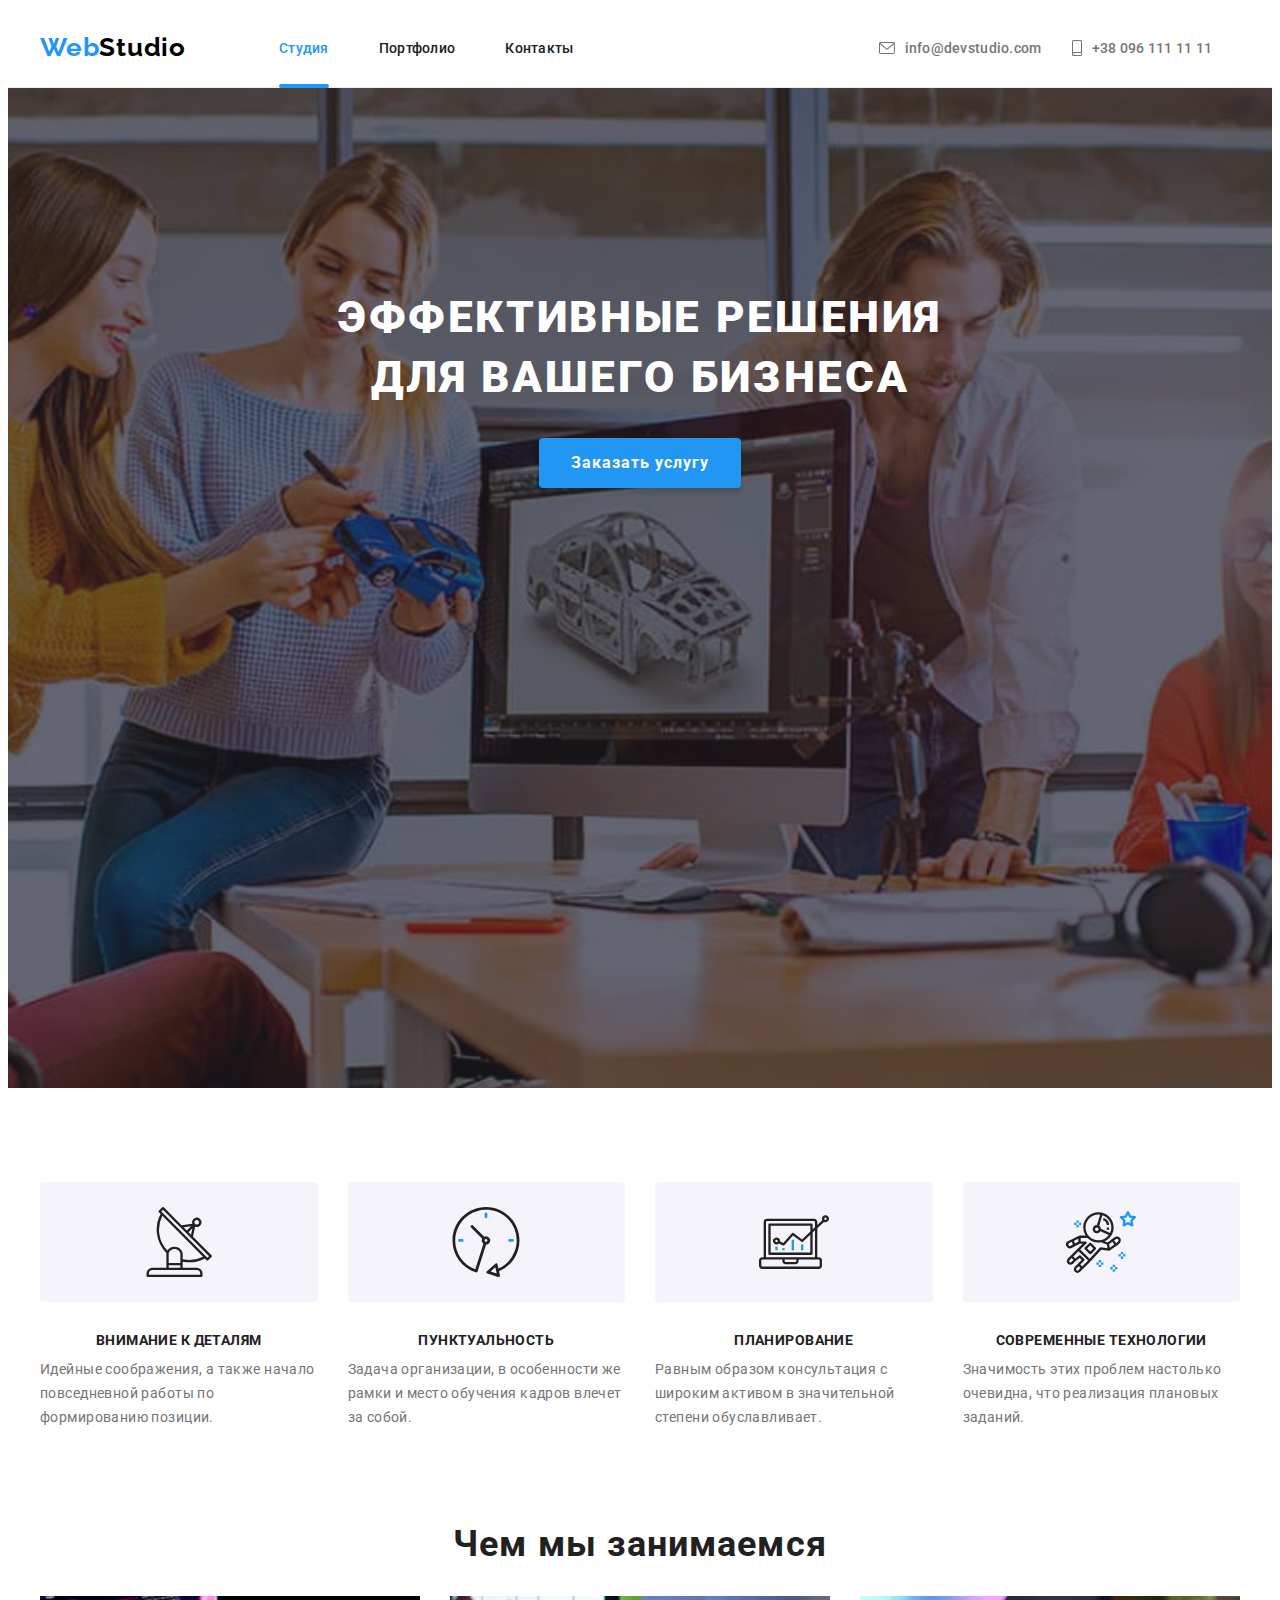
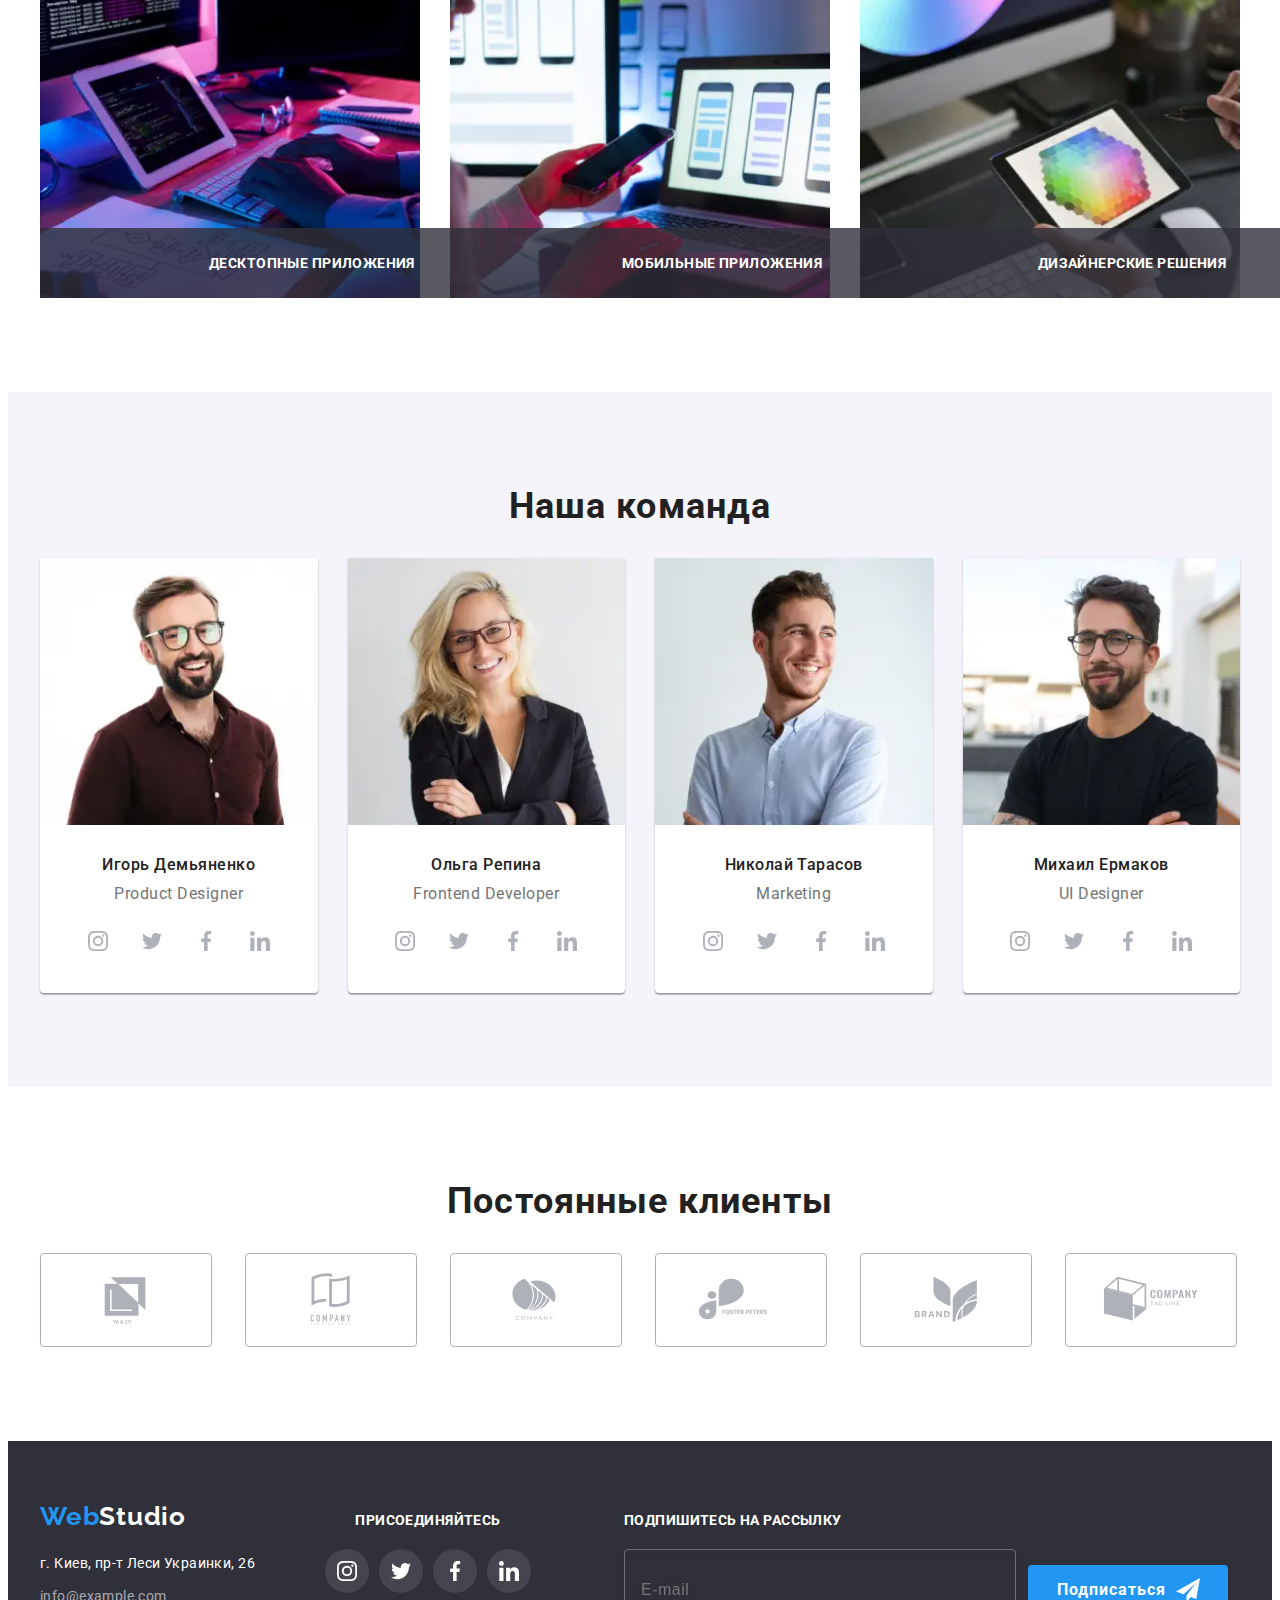
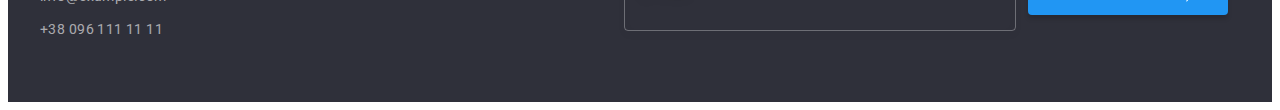
==== commit 5adcb6e1: "add retina img" ====
--- a/index.html
+++ b/index.html
@@ -131,19 +131,34 @@
                 <ul class="work__list">
                     <li class="work__item list">
                         <div class="work__wrapper">
-                            <img src="./img/box11.jpg" alt="Человек печатает" width="370" height="294">
+                            <picture>
+                                <source srcset="./img/features/box1.webp 1x, ./img/features/box1@2x.webp 2x" media="(min-width: 1200px)"
+                                    type="image/webp">
+                                <source srcset="./img/features/box1.jpg 1x, ./imgfeatures/box1@2x.jpg 2x" media="(min-width: 1200px)">
+                                <img src="./img/features/box1.jpg" alt="Человек печатает">
+                            </picture>
                             <p class="work__overlay">Десктопные приложения</p>
                         </div>
                     </li>
                     <li class="work__item list">
                         <div class="work__wrapper">
-                            <img src="./img/box12.jpg" alt="Человек с телефоном в руке" width="370" height="294">
+                            <picture>
+                                <source srcset="./img/features/box2.webp 1x, ./img/features/box2@2x.webp 2x" media="(min-width: 1200px)"
+                                    type="image/webp">
+                                <source srcset="./img/features/box2.jpg 1x, ./imgfeatures/box2@2x.jpg 2x" media="(min-width: 1200px)">
+                                <img src="./img/features/box2.jpg" alt="Человек с телефоном в руке">
+                            </picture>
                             <p class="work__overlay">Мобильные приложения</p>
                         </div>
                     </li>
                     <li class="work__item list">
                         <div class="work__wrapper">
-                            <img src="./img/box13.jpg" alt="Планшет" width="370" height="294">
+                            <picture>
+                                <source srcset="./img/features/box3.webp 1x, ./img/features/box3@2x.webp 2x" media="(min-width: 1200px)"
+                                    type="image/webp">
+                                <source srcset="./img/features/box3.jpg 1x, ./imgfeatures/box3@2x.jpg 2x" media="(min-width: 1200px)">
+                                <img src="./img/features/box3.jpg" alt="Планшет">
+                            </picture>
                             <p class="work__overlay">Дизайнерские решения</p>
                         </div>
                     </li>
--- a/css/main.min.css
+++ b/css/main.min.css
@@ -1,2 +1,2 @@
-:root{--main-color: #757575;--secondary-color: #212121;--accent-color: #2196f3;--main-footer-text-color: #ffffff;--background-color: #2f303a;--links-color: #afb1b8;--bcg-btn-color: #188ce8;--placeholder-color: rgba(117, 117, 117, 0.5);--bcg-grey-color: #f5f4fa;--main-bcg-color: #ffffff;--primary-font-family: 'Roboto', sans-serif;--secondary-font-family: 'Raleway', sans-serif;--transition-duration: 250ms;--transition-timing-function: cubic-bezier(0.4, 0, 0.2, 1)}.visually-hidden{position:absolute;width:1px;height:1px;margin:-1px;border:0;padding:0;white-space:nowrap;clip-path:inset(100%);clip:rect(0 0 0 0);overflow:hidden}.social-contact__link,.modal-close-btn,.footer-social__link,.btn-subscription{display:flex;align-items:center}h1,h2,h3,h4,h5,h6,p{margin-top:0;margin-bottom:0}ul,ol{margin-top:0;margin-bottom:0;padding-left:0}img{display:block}.list{list-style:none}.link{text-decoration:none}body{font-family:var(--primary-font-family);color:var(--main-color)}.section{padding-top:60px;padding-bottom:60px}@media screen and (min-width: 1200px){.section{padding-top:94px;padding-bottom:94px}}.container{position:relative;padding-left:15px;padding-right:15px}@media screen and (min-width: 480px){.container{width:480px;margin:0 auto}}@media screen and (min-width: 768px){.container{width:768px}}@media screen and (min-width: 1200px){.container{width:1200px}}.mobile-menu-btn__open{display:inline-flex;background-color:transparent;border:none;padding:0;margin:0;line-height:0;transition:fill var(--transition-duration),var(--transition-timing-function)}.mobile-menu-btn__open:hover,.mobile-menu-btn__open:focus,.mobile-menu-btn__open:active{fill:var(--accent-color);cursor:pointer}@media screen and (min-width: 768px){.mobile-menu-btn__open{display:none}}.mobile-menu{position:fixed;top:0;left:0;width:100vw;height:100vh;background-color:#fff;overflow:auto;z-index:1;opacity:0;visibility:hidden;pointer-events:none}.mobile-menu.is-open{opacity:1;visibility:visible;pointer-events:auto}.mobile-menu__container{position:relative;padding-top:48px;padding-bottom:48px;padding-left:25px}.mobile-menu-nav{margin-bottom:302px}.mobile-menu-nav__link{position:relative;font-weight:500;font-size:40px;line-height:1.175;letter-spacing:0.02em;color:var(--secondary-color)}.mobile-menu-nav__item:not(:last-child),.mobile-menu-contacts__item:not(:last-child){margin-bottom:32px}.mobile-menu-contacts{margin-bottom:64px}.mobile-menu-contacts__link{font-weight:500;font-size:24px;line-height:1.167;letter-spacing:0.02em;color:var(--main-color)}.mobile-menu-contacts__link_phone{font-size:34px;line-height:1.176;color:var(--accent-color)}.mobile-menu-contacts__item:hover .mobile-menu-contacts__link,.mobile-menu-contacts__item:focus .mobile-menu-contacts__link{color:var(--accent-color)}.mobile-menu-social-links{display:flex;flex-wrap:wrap;align-items:center}.mobile-menu-social-links__item:not(:last-child){border-right:1px solid rgba(33,33,33,0.2);padding-right:10px;margin-right:10px}.mobile-menu-social-links__link{font-weight:500;font-size:18px;line-height:1.222;letter-spacing:0.02em;color:var(--accent-color)}.mobile-menu-btn__close{position:absolute;top:10px;right:15px;padding:0;border:none;background-color:#fff}.mobile-menu-btn__close:hover,.mobile-menu-btn__close:focus,.mobile-menu-btn__close:active{fill:var(--accent-color);cursor:pointer}@media screen and (min-width: 768px){.mobile-menu{display:none}}.btn{font-family:inherit;font-weight:700;font-size:16px;line-height:1.87;align-items:center;text-align:center;letter-spacing:0.06em;background-color:var(--accent-color);color:var(--main-footer-text-color);border:transparent;border-radius:4px;transition:background-color var(--transition-duration) var(--transition-timing-function);box-shadow:0px 4px 4px rgba(0,0,0,0.15)}.btn:hover,.btn:focus{background-color:var(--bcg-btn-color);cursor:pointer}.title{font-weight:700;font-size:28px;line-height:1.178;text-align:center;letter-spacing:0.03em;color:var(--secondary-color);margin-bottom:30px}@media screen and (min-width: 1200px){.title{font-size:36px;line-height:1.16}}.social-contact{display:flex;align-items:center}.social-contact__item:not(:last-child){margin-right:10px}.social-contact__link{justify-content:center;width:44px;height:44px;border-radius:50%;background-color:transparent;transition:background-color var(--transition-duration) var(--transition-timing-function)}.social-contact__link:hover,.social-contact__link:focus{background-color:var(--accent-color)}.social-contact__icon{width:20px;height:20px;fill:var(--links-color);transition:fill var(--transition-duration) var(--transition-timing-function)}.social-contact__link:hover .social-contact__icon,.social-contact__link:focus .social-contact__icon{fill:var(--main-footer-text-color)}.backdrop{position:fixed;top:0;left:0;width:100vw;height:100vh;background:rgba(0,0,0,0.2);z-index:100;transition:opacity var(--transition-duration) var(--transition-timing-function),visibility var(--transition-duration) var(--transition-timing-function)}.is-hidden{opacity:0;visibility:hidden;pointer-events:none}.modal{position:absolute;top:50%;left:50%;transform:translate(-50%, -50%);width:528px;height:581px;padding:40px;background:var(--main-bcg-color);box-shadow:0px 1px 3px rgba(0,0,0,0.12),0px 1px 1px rgba(0,0,0,0.14),0px 2px 1px rgba(0,0,0,0.2);border-radius:4px}.modal-icon{width:18px;height:18px;fill:currentColor}.modal-close-btn{position:absolute;top:8px;right:8px;justify-content:center;width:30px;height:30px;padding:0;background:transparent;border:1px solid rgba(0,0,0,0.1);border-radius:50%;cursor:pointer}.modal-request{display:block;font-size:20px;font-weight:700;line-height:1.15;text-align:center;letter-spacing:0.03em;color:var(--secondary-color);margin-bottom:12px}.modal-form{display:flex;flex-direction:column}.modal-label{display:block;margin-bottom:10px;font-weight:400;font-size:12px;line-height:1.17;letter-spacing:0.01em;color:var(--main-color)}.modal-input-wrapper{display:block;position:relative;margin-top:4px}.modal-input{width:100%;height:40px;padding-left:42px;border:1px solid rgba(33,33,33,0.2);border-radius:4px;font-size:14px;line-height:1.15;letter-spacing:0.01em;color:var(--secondary-color)}.modal-input:focus{outline:none;border:1px solid var(--accent-color)}.modal-input-icon{position:absolute;width:18px;height:18px;top:50%;left:12px;transform:translateY(-50%);background-size:contain;fill:#000000}.modal-input:focus+.modal-input-icon{fill:var(--accent-color)}.modal-message{width:100%;height:120px;resize:none;padding:12px 16px;margin-top:4px;color:var(--secondary-color);border:1px solid rgba(33,33,33,0.2);border-radius:4px}.modal-message::placeholder{font-weight:400;font-size:12px;line-height:1.17;letter-spacing:0.01em;color:var(--placeholder-color)}.modal-message:focus{outline:none;border-color:var(--accent-color)}.modal-input-checkbox{position:absolute;width:1px;height:1px;margin:-1px;border:0;padding:0;white-space:nowrap;clip-path:inset(100%);clip:rect(0 0 0 0);overflow:hidden}.modal-checkbox-icon{display:inline-block;vertical-align:middle;width:16px;height:15px;margin-right:7px;border:2px solid var(--secondary-color);border-radius:2px;transition:background-color 50ms var(--transition-timing-function),background-image 50ms var(--transition-timing-function)}.modal-input-checkbox:checked+.modal-checkbox-icon{border:transparent;background-color:var(--accent-color);background-image:url(../img/icon-check.svg);background-size:contain;background-origin:border-box}.modal-input-checkbox:focus+.modal-checkbox-icon{border-color:var(--accent-color)}.modal-label-checkbox{display:inline-block;font-weight:normal;font-size:14px;line-height:1.71;letter-spacing:0.03em;color:var(--main-color)}.modal-submit-btn{align-self:center;width:200px;height:50px;padding:10px 55px;margin-top:30px}@media screen and (max-width: 1999px){.logo{color:#000000;font-family:var(--secondary-font-family);font-weight:700;font-size:24px;line-height:1.167;letter-spacing:0.03em}}@media screen and (min-width: 1200px){.logo{color:#000000;font-family:var(--secondary-font-family);font-weight:700;font-size:26px;line-height:1.2;letter-spacing:0.03em}}.logo--blue{color:var(--accent-color)}.logo--white{color:var(--main-footer-text-color);display:block;margin-bottom:20px}.header{padding-top:10px;padding-bottom:10px;border-bottom:1px solid #ececec}@media screen and (max-width: 767px){.header-container{display:flex;justify-content:space-between;align-items:center}.menu-list{display:none}.contacts-list{display:none}}@media screen and (min-width: 768px){.header{padding-top:21px;padding-bottom:21px}.header-container{display:flex;align-items:center}.menu-nav{display:flex}.menu-list{display:flex;align-items:center;margin-left:88px}.menu__item:not(:last-child){margin-right:50px}.contacts-list{margin-left:84px}.contacts-item:not(:last-child){margin-bottom:10px}.address-link{display:flex;align-items:center;font-weight:500;font-size:12px;line-height:1.167;letter-spacing:0.02em;color:var(--main-color);transition:color var(--transition-duration),var(--transition-timing-function)}.address-link:hover,.address-link:focus{color:var(--accent-color)}.icon-envelope{fill:currentColor;width:14px;height:10px;margin-right:8px}.icon-smartphone{fill:currentColor;width:10px;height:14px;margin-right:8px}}@media screen and (min-width: 1200px){.header{padding-top:24px;padding-bottom:24px}.menu-list{display:flex;align-items:center;margin-left:93px}.contacts-list{display:flex;align-items:center;margin-left:305px}.contacts-item:not(:last-child){margin-bottom:0}.contacts-item+.contacts-item{margin-left:30px}.address-link{font-size:14px;line-height:1.15}.icon-envelope{fill:currentColor;width:16px;height:12px;margin-right:10px}.icon-smartphone{fill:currentColor;width:10px;height:16px;margin-right:10px}}.menu__link{position:relative;font-weight:500;font-size:14px;line-height:1.15;letter-spacing:0.02em;color:var(--secondary-color);padding-top:32px;padding-bottom:32px;transition:color var(--transition-duration),var(--transition-timing-function)}.menu__link:hover,.menu__link:focus{color:var(--accent-color)}.current{color:var(--accent-color)}.current::after{content:'';display:block;position:absolute;left:0;bottom:0;width:100%;height:4px;background:var(--accent-color);border-radius:2px}.hero{background-color:#c4c4c4;background-image:linear-gradient(rgba(47,48,58,0.4), rgba(47,48,58,0.4)),url(../img/bgimage-mob.jpg);background-position:center;background-repeat:no-repeat;background-size:cover;text-align:center;max-width:767px;height:400px;padding-top:118px;padding-bottom:118px;margin-left:auto;margin-right:auto}.hero__title{max-width:360px;font-weight:900;font-size:26px;line-height:1.615;text-align:center;letter-spacing:0.06em;text-transform:uppercase;color:var(--main-footer-text-color);margin-left:auto;margin-right:auto;margin-bottom:30px}.hero--btn{padding:10px 32px}@media (min-device-pixel-ratio: 2) and (max-width: 767px), (min-resolution: 192dpi) and (max-width: 767px), (min-resolution: 2dppx) and (max-width: 767px){.hero{background-image:linear-gradient(rgba(47,48,58,0.4), rgba(47,48,58,0.4)),url(../img/bgimage-mob@2x.jpg)}}@media screen and (min-width: 768px){.hero{background-image:linear-gradient(rgba(47,48,58,0.4), rgba(47,48,58,0.4)),url(../img/bgimage-tablet.jpg);max-width:768px}}@media (min-device-pixel-ratio: 2) and (min-width: 768px), (min-resolution: 192dpi) and (min-width: 768px), (min-resolution: 2dppx) and (min-width: 768px){.hero{background-image:linear-gradient(rgba(47,48,58,0.4), rgba(47,48,58,0.4)),url(../img/bgimage-tablet@2x.jpg)}}@media screen and (min-width: 1200px){.hero{background-image:linear-gradient(rgba(47,48,58,0.4), rgba(47,48,58,0.4)),url(../img/bgimage-desktop.jpg);max-width:1600px;height:600px;padding-top:200px;padding-bottom:200px}.hero__title{max-width:696px;font-size:44px;line-height:1.36}}@media (min-device-pixel-ratio: 2) and (min-width: 1200px), (min-resolution: 192dpi) and (min-width: 1200px), (min-resolution: 2dppx) and (min-width: 1200px){.hero{background-image:linear-gradient(rgba(47,48,58,0.4), rgba(47,48,58,0.4)),url(../img/bgimage-desktop@2x.jpg)}}.features__img{height:120px;display:flex;align-items:center;justify-content:center;background:var(--bcg-grey-color);border-radius:4px;margin-bottom:30px}.features__icons{width:70px;height:70px;fill:var(--secondary-color)}.features__title{font-weight:700;font-size:14px;line-height:1.15;letter-spacing:0.03em;text-align:center;text-transform:uppercase;color:var(--secondary-color);margin-bottom:10px}.features__text{font-weight:400;font-size:14px;line-height:1.71;letter-spacing:0.03em}@media screen and (max-width: 1199px){.features__item:not(:last-child){margin-bottom:30px}}@media screen and (min-width: 768px) and (max-width: 1199px){.features__list{display:flex;flex-wrap:wrap}.features__item{width:calc((100% - 30px) / 2)}.features__item:nth-child(odd){margin-right:30px}.features__item:nth-last-child(-n+2){margin-bottom:0}.features__title{text-align:left}}@media screen and (min-width: 1200px){.features__list{display:flex;margin:-15px}.features__item{width:calc((100% - 90px) / 4);margin:15px}}@media screen and (max-width: 1199px){.work{display:none}}@media screen and (min-width: 1200px){.work{padding-top:0}.work__list{display:flex;margin:-15px}.work__item{width:calc((100% - 60px) / 3);margin:15px}.work__wrapper{position:relative}.work__overlay{position:absolute;left:0;bottom:0;width:100%;font-weight:700;font-size:14px;line-height:1.15;text-align:center;letter-spacing:0.03em;text-transform:uppercase;color:var(--main-footer-text-color);padding:27px 82px;background:rgba(47,48,58,0.8)}}.team{background-color:var(--bcg-grey-color)}.team__item{font-size:16px;line-height:1.19;text-align:center;letter-spacing:0.03em;background-color:var(--main-bcg-color);box-shadow:0px 1px 3px rgba(0,0,0,0.12),0px 1px 1px rgba(0,0,0,0.14),0px 2px 1px rgba(0,0,0,0.2);border-radius:0px 0px 4px 4px}.team-member{display:inline-block;padding:30px 30px 24px 30px;margin:0 auto}.team-member__name{font-weight:500;font-size:16px;color:var(--secondary-color);margin-bottom:10px}.team-member__profession{font-size:16px;margin-bottom:16px}@media screen and (max-width: 767px){.team__item{max-width:450px}.team__item:not(:last-child){margin-bottom:30px}}@media screen and (min-width: 768px){.team__list{display:flex;flex-wrap:wrap;margin:-15px}.team__item{width:calc((100% - 60px) / 2);margin:15px}}@media screen and (min-width: 1200px){.team__list{flex-wrap:nowrap}.team__item{width:calc((100% - 120px) / 2)}.team-member{padding:30px}}.clients-list{display:flex;flex-wrap:wrap;margin:-15px}.clients-item{margin:15px}.clients-item-link{display:flex;align-items:center;justify-content:center;height:92px;background-color:var(--main-bcg-color);border:1px solid var(--links-color);border-radius:4px;transition:border-color var(--transition-duration) var(--transition-timing-function)}.clients-item-link:hover,.clients-item-link:focus{border-color:var(--accent-color)}.clients-icon{width:106px;height:60px;fill:var(--links-color);transition:fill var(--transition-duration) var(--transition-timing-function)}.clients-item-link:hover .clients-icon,.clients-item-link:focus .clients-icon{fill:var(--accent-color)}@media screen and (max-width: 767px){.clients-item{width:calc((100% - 60px) / 2)}.clients-item-link{max-width:210px}}@media screen and (min-width: 767px){.clients-item{width:calc((100% - 90px) / 3)}.clients-item-link{width:226px}}@media screen and (min-width: 1200px){.clients-list{flex-wrap:nowrap}.clients-item{width:calc((100% - 120px) / 4)}.clients-item-link{width:170px}}.footer{background-color:var(--background-color);padding-top:60px;padding-bottom:60px}.footer-left-side{margin-right:70px}.address-list .maps{color:var(--main-footer-text-color)}.address-item:not(:last-child){margin-bottom:9px}.address-footer-link{font-style:normal;font-size:14px;line-height:1.71;letter-spacing:0.03em;color:rgba(255,255,255,0.6)}.footer-title{font-weight:700;font-size:14px;line-height:1.14;letter-spacing:0.03em;text-transform:uppercase;color:var(--main-footer-text-color);margin-bottom:20px}.footer-content{display:flex;align-items:baseline}.footer-social__list{display:flex}.footer-social__item:not(:last-child){margin-right:10px}.footer-social__link{justify-content:center;width:44px;height:44px;border-radius:50%;background-color:rgba(255,255,255,0.1);transition:background-color var(--transition-duration) var(--transition-timing-function)}.footer-social__link:hover,.footer-social__link:focus{background-color:var(--accent-color)}.footer-social__icons{width:20px;height:20px;fill:var(--main-footer-text-color)}.footer-right-side{margin-left:93px}.footer-form{display:flex;justify-content:center;margin-top:20px}.input-email{display:inline-block;width:358px;height:50px;font-weight:400;font-size:16px;line-height:1.25;letter-spacing:0.03em;padding:15px 16px;margin-right:12px;color:var(--main-footer-text-color);background-color:transparent;border:1px solid rgba(255,255,255,0.3);filter:drop-shadow(0px 4px 4px rgba(0,0,0,0.15));border-radius:4px}.btn-subscription{justify-content:center;width:200px;height:50px;padding:10px 28px 10px 29px}.icon-send{width:24px;height:24px;background-size:contain;fill:currentColor;margin-left:10px}.filtres-list{display:flex;justify-content:center;margin-bottom:50px}.filtres-item:not(:last-child){margin-right:8px}.filtres-btn{font-family:inherit;font-weight:500;font-size:16px;line-height:1.6;text-align:center;letter-spacing:0.03em;background:var(--bcg-grey-color);color:var(--secondary-color);border:transparent;border-radius:4px;padding:6px 22px;transition:background-color var(--transition-duration) var(--transition-timing-function),color var(--transition-duration) var(--transition-timing-function),box-shadow var(--transition-duration) var(--transition-timing-function)}.filtres-btn:hover,.filtres-btn:focus{background-color:var(--accent-color);color:var(--main-footer-text-color);cursor:pointer;box-shadow:0px 3px 1px rgba(0,0,0,0.1),0px 1px 2px rgba(0,0,0,0.08),0px 2px 2px rgba(0,0,0,0.12)}.cards-list{display:flex;flex-wrap:wrap;margin:-15px}.cards-item{width:calc((100% - 90px) / 3);margin:15px;transition:box-shadow var(--transition-duration) var(--transition-timing-function)}.cards-item:hover,.cards-item:focus,.cards-item:active{box-shadow:0px 1px 1px rgba(0,0,0,0.12),0px 4px 4px rgba(0,0,0,0.06),1px 4px 6px rgba(0,0,0,0.16)}.card-wrapper{position:relative;overflow:hidden}.overlay{position:absolute;width:100%;height:100%;top:0;left:0;padding:63px 24px;font-weight:400;font-size:18px;line-height:1.56;letter-spacing:0.03em;color:var(--main-footer-text-color);background:rgba(33,150,243,0.9);overflow:auto;transform:translateY(100%);transition:transform var(--transition-duration) var(--transition-timing-function)}.cards-item-link:hover .overlay,.cards-item-link:focus .overlay{transform:translateY(0%)}.cards-title-list{font-weight:700;font-size:18px;line-height:2;letter-spacing:0.06em;color:var(--secondary-color);margin:0 0 4px 0}.cards-text{font-size:16px;line-height:1.87;letter-spacing:0.03em;color:var(--main-color)}.card-list-text{padding:20px 24px;border:1px solid #eeeeee;border-top:none}
+:root{--main-color: #757575;--secondary-color: #212121;--accent-color: #2196f3;--main-footer-text-color: #ffffff;--background-color: #2f303a;--links-color: #afb1b8;--bcg-btn-color: #188ce8;--placeholder-color: rgba(117, 117, 117, 0.5);--bcg-grey-color: #f5f4fa;--main-bcg-color: #ffffff;--primary-font-family: 'Roboto', sans-serif;--secondary-font-family: 'Raleway', sans-serif;--transition-duration: 250ms;--transition-timing-function: cubic-bezier(0.4, 0, 0.2, 1)}.visually-hidden{position:absolute;width:1px;height:1px;margin:-1px;border:0;padding:0;white-space:nowrap;clip-path:inset(100%);clip:rect(0 0 0 0);overflow:hidden}.social-contact__link,.modal-close-btn,.footer-social__link,.btn-subscription{display:flex;align-items:center}h1,h2,h3,h4,h5,h6,p{margin-top:0;margin-bottom:0}ul,ol{margin-top:0;margin-bottom:0;padding-left:0}img{display:block;width:100%;height:auto}.list{list-style:none}.link{text-decoration:none}body{font-family:var(--primary-font-family);color:var(--main-color)}body.modal-open{overflow:hidden}.section{padding-top:60px;padding-bottom:60px}@media screen and (min-width: 1200px){.section{padding-top:94px;padding-bottom:94px}}.container{position:relative;padding-left:15px;padding-right:15px}@media screen and (min-width: 480px){.container{width:480px;margin:0 auto}}@media screen and (min-width: 768px){.container{width:768px}}@media screen and (min-width: 1200px){.container{width:1200px}}.mobile-menu-btn__open{display:inline-flex;background-color:transparent;border:none;padding:0;margin:0;line-height:0;transition:fill var(--transition-duration),var(--transition-timing-function)}.mobile-menu-btn__open:hover,.mobile-menu-btn__open:focus,.mobile-menu-btn__open:active{fill:var(--accent-color);cursor:pointer}@media screen and (min-width: 768px){.mobile-menu-btn__open{display:none}}.mobile-menu{position:fixed;top:0;left:0;width:100vw;height:100vh;background-color:#fff;overflow:auto;z-index:1;opacity:0;visibility:hidden;pointer-events:none}.mobile-menu.is-open{opacity:1;visibility:visible;pointer-events:auto}.mobile-menu__container{position:relative;padding-top:48px;padding-bottom:48px;padding-left:25px}.mobile-menu-nav{margin-bottom:302px}.mobile-menu-nav__link{position:relative;font-weight:500;font-size:40px;line-height:1.175;letter-spacing:0.02em;color:var(--secondary-color)}.mobile-menu-nav__item:not(:last-child),.mobile-menu-contacts__item:not(:last-child){margin-bottom:32px}.mobile-menu-contacts{margin-bottom:64px}.mobile-menu-contacts__link{font-weight:500;font-size:24px;line-height:1.167;letter-spacing:0.02em;color:var(--main-color)}.mobile-menu-contacts__link_phone{font-size:34px;line-height:1.176;color:var(--accent-color)}.mobile-menu-contacts__item:hover .mobile-menu-contacts__link,.mobile-menu-contacts__item:focus .mobile-menu-contacts__link{color:var(--accent-color)}.mobile-menu-social-links{display:flex;flex-wrap:wrap;align-items:center}.mobile-menu-social-links__item:not(:last-child){border-right:1px solid rgba(33,33,33,0.2);padding-right:10px;margin-right:10px}.mobile-menu-social-links__link{font-weight:500;font-size:18px;line-height:1.222;letter-spacing:0.02em;color:var(--accent-color)}.mobile-menu-btn__close{position:absolute;top:10px;right:15px;padding:0;border:none;background-color:#fff}.mobile-menu-btn__close:hover,.mobile-menu-btn__close:focus,.mobile-menu-btn__close:active{fill:var(--accent-color);cursor:pointer}@media screen and (min-width: 768px){.mobile-menu{display:none}}.btn{font-family:inherit;font-weight:700;font-size:16px;line-height:1.88;text-align:center;letter-spacing:0.06em;background-color:var(--accent-color);color:var(--main-footer-text-color);border:transparent;border-radius:4px;transition:background-color var(--transition-duration) var(--transition-timing-function);box-shadow:0px 4px 4px rgba(0,0,0,0.15)}.btn:hover,.btn:focus{background-color:var(--bcg-btn-color);cursor:pointer}.title{font-weight:700;font-size:28px;line-height:1.178;text-align:center;letter-spacing:0.03em;color:var(--secondary-color);margin-bottom:30px}@media screen and (min-width: 1200px){.title{font-size:36px;line-height:1.16}}.social-contact{display:flex;align-items:center}.social-contact__item:not(:last-child){margin-right:10px}.social-contact__link{justify-content:center;width:44px;height:44px;border-radius:50%;background-color:transparent;transition:background-color var(--transition-duration) var(--transition-timing-function)}.social-contact__link:hover,.social-contact__link:focus{background-color:var(--accent-color)}.social-contact__icon{width:20px;height:20px;fill:var(--links-color);transition:fill var(--transition-duration) var(--transition-timing-function)}.social-contact__link:hover .social-contact__icon,.social-contact__link:focus .social-contact__icon{fill:var(--main-footer-text-color)}.backdrop{position:fixed;top:0;left:0;width:100vw;height:100vh;padding:15px;overflow-y:scroll;background:rgba(0,0,0,0.2);z-index:100;transition:opacity var(--transition-duration) var(--transition-timing-function),visibility var(--transition-duration) var(--transition-timing-function)}.is-hidden{opacity:0;visibility:hidden;pointer-events:none}@media screen and (min-width: 768px){.backdrop{padding:0}}.modal{position:relative;max-width:450px;height:609px;padding:40px;background:var(--main-bcg-color);box-shadow:0px 1px 3px rgba(0,0,0,0.12),0px 1px 1px rgba(0,0,0,0.14),0px 2px 1px rgba(0,0,0,0.2);border-radius:4px}.modal-icon{width:18px;height:18px;fill:currentColor}.modal-close-btn{position:absolute;top:8px;right:8px;justify-content:center;width:30px;height:30px;padding:0;background:transparent;border:1px solid rgba(0,0,0,0.1);border-radius:50%;cursor:pointer}@media screen and (min-width: 480px){.modal{position:absolute;top:50%;left:50%;width:450px;transform:translate(-50%, -50%)}}@media screen and (min-width: 1200px){.modal{width:528px;height:581px}}.modal-request{display:block;font-size:20px;font-weight:700;line-height:1.5;text-align:center;letter-spacing:0.03em;color:var(--secondary-color);margin-bottom:12px}.modal-form{display:flex;flex-direction:column}.modal-label{display:block;margin-bottom:10px;font-weight:400;font-size:12px;line-height:1.17;letter-spacing:0.01em;color:var(--main-color)}.modal-input-wrapper{display:block;position:relative;margin-top:4px}.modal-input{width:100%;height:40px;padding-left:42px;border:1px solid rgba(33,33,33,0.2);border-radius:4px;font-size:14px;line-height:1.15;letter-spacing:0.01em;color:var(--secondary-color)}.modal-input:focus{outline:none;border:1px solid var(--accent-color)}.modal-input-icon{position:absolute;width:18px;height:18px;top:50%;left:12px;transform:translateY(-50%);background-size:contain;fill:#000000}.modal-input:focus+.modal-input-icon{fill:var(--accent-color)}.modal-message{width:100%;height:120px;resize:none;padding:12px 16px;margin-top:4px;color:var(--secondary-color);border:1px solid rgba(33,33,33,0.2);border-radius:4px}.modal-message::placeholder{font-weight:400;font-size:12px;line-height:1.17;letter-spacing:0.01em;color:var(--placeholder-color)}.modal-message:focus{outline:none;border-color:var(--accent-color)}.modal-label-checkbox{display:inline-block;font-weight:normal;font-size:12px;line-height:1.167;letter-spacing:0.03em;color:var(--main-color)}.modal-input-checkbox{position:absolute;width:1px;height:1px;margin:-1px;border:0;padding:0;white-space:nowrap;clip-path:inset(100%);clip:rect(0 0 0 0);overflow:hidden}.modal-checkbox-icon{display:inline-block;vertical-align:bottom;width:16px;height:15px;margin-right:7px;border:2px solid var(--secondary-color);border-radius:2px;transition:background-color 50ms var(--transition-timing-function),background-image 50ms var(--transition-timing-function)}.modal-input-checkbox:checked+.modal-checkbox-icon{border:transparent;background-color:var(--accent-color);background-image:url(../img/icon-check.svg);background-size:contain;background-origin:border-box}.modal-input-checkbox:focus+.modal-checkbox-icon{border-color:var(--accent-color)}.modal-submit-btn{align-self:center;max-width:200px;max-height:50px;padding:10px 55px;margin-top:30px}@media screen and (min-width: 1200px){.modal-request{line-height:1.15}.modal-label-checkbox{font-size:14px;line-height:1.71}.modal-checkbox-icon{vertical-align:middle}}@media screen and (max-width: 1999px){.logo{color:#000000;font-family:var(--secondary-font-family);font-weight:700;font-size:24px;line-height:1.167;letter-spacing:0.03em}}@media screen and (min-width: 1200px){.logo{color:#000000;font-family:var(--secondary-font-family);font-weight:700;font-size:26px;line-height:1.2;letter-spacing:0.03em}}.logo--blue{color:var(--accent-color)}.logo--white{color:var(--main-footer-text-color);display:block;margin-bottom:20px}.header{padding-top:10px;padding-bottom:10px;border-bottom:1px solid #ececec}@media screen and (max-width: 767px){.header-container{display:flex;justify-content:space-between;align-items:center}.menu-list{display:none}.contacts-list{display:none}}@media screen and (min-width: 768px){.header{padding-top:21px;padding-bottom:21px}.header-container{display:flex;align-items:center}.menu-nav{display:flex}.menu-list{display:flex;align-items:center;margin-left:88px}.menu__item:not(:last-child){margin-right:50px}.contacts-list{margin-left:84px}.contacts-item:not(:last-child){margin-bottom:10px}.address-link{display:flex;align-items:center;font-weight:500;font-size:12px;line-height:1.167;letter-spacing:0.02em;color:var(--main-color);transition:color var(--transition-duration),var(--transition-timing-function)}.address-link:hover,.address-link:focus{color:var(--accent-color)}.icon-envelope{fill:currentColor;width:14px;height:10px;margin-right:8px}.icon-smartphone{fill:currentColor;width:10px;height:14px;margin-right:8px}}@media screen and (min-width: 1200px){.header{padding-top:24px;padding-bottom:24px}.menu-list{display:flex;align-items:center;margin-left:93px}.contacts-list{display:flex;align-items:center;margin-left:305px}.contacts-item:not(:last-child){margin-bottom:0}.contacts-item+.contacts-item{margin-left:30px}.address-link{font-size:14px;line-height:1.15}.icon-envelope{fill:currentColor;width:16px;height:12px;margin-right:10px}.icon-smartphone{fill:currentColor;width:10px;height:16px;margin-right:10px}}.menu__link{position:relative;font-weight:500;font-size:14px;line-height:1.15;letter-spacing:0.02em;color:var(--secondary-color);padding-top:32px;padding-bottom:32px;transition:color var(--transition-duration),var(--transition-timing-function)}.menu__link:hover,.menu__link:focus{color:var(--accent-color)}.current{color:var(--accent-color)}.current::after{content:'';display:block;position:absolute;left:0;bottom:0;width:100%;height:4px;background:var(--accent-color);border-radius:2px}.hero{background-color:#c4c4c4;background-image:linear-gradient(rgba(47,48,58,0.4), rgba(47,48,58,0.4)),url(../img/bgimage-mob.jpg);background-position:center;background-repeat:no-repeat;background-size:cover;text-align:center;max-width:767px;height:400px;padding-top:118px;padding-bottom:118px;margin-left:auto;margin-right:auto}.hero__title{max-width:360px;font-weight:900;font-size:26px;line-height:1.615;text-align:center;letter-spacing:0.06em;text-transform:uppercase;color:var(--main-footer-text-color);margin-left:auto;margin-right:auto;margin-bottom:30px}.hero--btn{padding:10px 32px}@media (min-device-pixel-ratio: 2) and (max-width: 767px), (min-resolution: 192dpi) and (max-width: 767px), (min-resolution: 2dppx) and (max-width: 767px){.hero{background-image:linear-gradient(rgba(47,48,58,0.4), rgba(47,48,58,0.4)),url(../img/bgimage-mob@2x.jpg)}}@media screen and (min-width: 768px){.hero{background-image:linear-gradient(rgba(47,48,58,0.4), rgba(47,48,58,0.4)),url(../img/bgimage-tablet.jpg);max-width:1199px}}@media (min-device-pixel-ratio: 2) and (min-width: 768px), (min-resolution: 192dpi) and (min-width: 768px), (min-resolution: 2dppx) and (min-width: 768px){.hero{background-image:linear-gradient(rgba(47,48,58,0.4), rgba(47,48,58,0.4)),url(../img/bgimage-tablet@2x.jpg)}}@media screen and (min-width: 1200px){.hero{background-image:linear-gradient(rgba(47,48,58,0.4), rgba(47,48,58,0.4)),url(../img/bgimage-desktop.jpg);max-width:1600px;height:600px;padding-top:200px;padding-bottom:200px}.hero__title{max-width:696px;font-size:44px;line-height:1.36}}@media (min-device-pixel-ratio: 2) and (min-width: 1200px), (min-resolution: 192dpi) and (min-width: 1200px), (min-resolution: 2dppx) and (min-width: 1200px){.hero{background-image:linear-gradient(rgba(47,48,58,0.4), rgba(47,48,58,0.4)),url(../img/bgimage-desktop@2x.jpg)}}.features__img{height:120px;display:flex;align-items:center;justify-content:center;background:var(--bcg-grey-color);border-radius:4px;margin-bottom:30px}.features__icons{width:70px;height:70px;fill:var(--secondary-color)}.features__title{font-weight:700;font-size:14px;line-height:1.15;letter-spacing:0.03em;text-align:center;text-transform:uppercase;color:var(--secondary-color);margin-bottom:10px}.features__text{font-weight:400;font-size:14px;line-height:1.71;letter-spacing:0.03em}@media screen and (max-width: 1199px){.features__item:not(:last-child){margin-bottom:30px}}@media screen and (min-width: 768px) and (max-width: 1199px){.features__list{display:flex;flex-wrap:wrap}.features__item{width:calc((100% - 30px) / 2)}.features__item:nth-child(odd){margin-right:30px}.features__item:nth-last-child(-n+2){margin-bottom:0}.features__title{text-align:left}}@media screen and (min-width: 1200px){.features__list{display:flex;margin:-15px}.features__item{width:calc((100% - 90px) / 4);margin:15px}}@media screen and (max-width: 1199px){.work{display:none}}@media screen and (min-width: 1200px){.work{padding-top:0}.work__list{display:flex;margin:-15px}.work__item{width:calc((100% - 60px) / 3);margin:15px}.work__wrapper{position:relative}.work__overlay{position:absolute;left:0;bottom:0;width:100%;font-weight:700;font-size:14px;line-height:1.15;text-align:center;letter-spacing:0.03em;text-transform:uppercase;color:var(--main-footer-text-color);padding:27px 82px;background:rgba(47,48,58,0.8)}}.team{background-color:var(--bcg-grey-color)}.team__item{font-size:16px;line-height:1.19;text-align:center;letter-spacing:0.03em;background-color:var(--main-bcg-color);box-shadow:0px 1px 3px rgba(0,0,0,0.12),0px 1px 1px rgba(0,0,0,0.14),0px 2px 1px rgba(0,0,0,0.2);border-radius:0px 0px 4px 4px}.team-member{display:inline-block;padding:30px 30px 24px 30px;margin:0 auto}.team-member__name{font-weight:500;font-size:16px;color:var(--secondary-color);margin-bottom:10px}.team-member__profession{font-size:16px;margin-bottom:16px}@media screen and (max-width: 767px){.team__item{max-width:450px}.team__item:not(:last-child){margin-bottom:30px}}@media screen and (min-width: 768px){.team__list{display:flex;flex-wrap:wrap;margin:-15px}.team__item{width:calc((100% - 60px) / 2);margin:15px}}@media screen and (min-width: 1200px){.team__list{flex-wrap:nowrap}.team__item{width:calc((100% - 120px) / 2)}.team-member{padding:30px}}.clients-list{display:flex;flex-wrap:wrap;margin:-15px}.clients-item{margin:15px}.clients-item-link{display:flex;align-items:center;justify-content:center;height:92px;background-color:var(--main-bcg-color);border:1px solid var(--links-color);border-radius:4px;transition:border-color var(--transition-duration) var(--transition-timing-function)}.clients-item-link:hover,.clients-item-link:focus{border-color:var(--accent-color)}.clients-icon{width:106px;height:60px;fill:var(--links-color);transition:fill var(--transition-duration) var(--transition-timing-function)}.clients-item-link:hover .clients-icon,.clients-item-link:focus .clients-icon{fill:var(--accent-color)}@media screen and (max-width: 767px){.clients-item{width:calc((100% - 60px) / 2)}.clients-item-link{max-width:210px}}@media screen and (min-width: 767px){.clients-item{width:calc((100% - 90px) / 3)}.clients-item-link{width:226px}}@media screen and (min-width: 1200px){.clients-list{flex-wrap:nowrap}.clients-item{width:calc((100% - 120px) / 4)}.clients-item-link{width:170px}}.footer{background-color:var(--background-color);padding-top:60px;padding-bottom:60px}.footer-left-side{text-align:center}.address-list{margin-bottom:60px}.address-list .maps{color:var(--main-footer-text-color)}.address-item:not(:last-child){margin-bottom:8px}.address-footer-link{font-style:normal;font-size:14px;line-height:1.71;letter-spacing:0.03em;color:rgba(255,255,255,0.6)}.footer-title{font-weight:700;font-size:14px;line-height:1.14;letter-spacing:0.03em;text-transform:uppercase;text-align:center;color:var(--main-footer-text-color);margin-bottom:20px}.footer-social__list{display:flex;justify-content:center;margin-bottom:60px}.footer-social__item:not(:last-child){margin-right:10px}.footer-social__link{justify-content:center;width:44px;height:44px;border-radius:50%;background-color:rgba(255,255,255,0.1);transition:background-color var(--transition-duration) var(--transition-timing-function)}.footer-social__link:hover,.footer-social__link:focus{background-color:var(--accent-color)}.footer-social__icons{width:20px;height:20px;fill:var(--main-footer-text-color)}.footer-right-side{text-align:center}.footer-form{display:flex;flex-direction:column;align-items:center;margin-top:20px}.input-email{width:100%;height:50px;font-weight:400;font-size:16px;line-height:1.25;letter-spacing:0.03em;padding:15px 16px;color:var(--main-footer-text-color);background-color:transparent;border:1px solid rgba(255,255,255,0.3);filter:drop-shadow(0px 4px 4px rgba(0,0,0,0.15));border-radius:4px}.btn-subscription{justify-content:center;width:200px;height:50px;margin-top:20px;padding:10px 28px 10px 29px}.icon-send{width:24px;height:24px;background-size:contain;fill:currentColor;margin-left:10px}@media screen and (min-width: 768px){.footer__wrapper{display:flex;justify-content:center;align-items:baseline;margin-bottom:60px}.footer-left-side{margin-right:165px}.address-list{margin-bottom:0}.input-email{width:450px}}@media screen and (min-width: 1200px){.footer-content{display:flex;align-items:baseline}.footer__wrapper{margin-bottom:0}.footer-left-side{text-align:left;margin-right:70px}.address-item:not(:last-child){margin-bottom:9px}.footer-social__list{margin-bottom:0}.footer-right-side{text-align:left;margin-left:93px}.footer-form{flex-direction:row;align-items:center}.input-email{width:358px;margin-right:12px}.btn-subscription{margin-top:0}}.filtres-list{display:flex;flex-wrap:wrap;justify-content:left;margin-bottom:40px}.filtres-item{margin-bottom:15px}.filtres-item:not(:last-child){margin-right:8px}.filtres-btn{font-family:inherit;font-weight:500;font-size:16px;line-height:1.6;text-align:center;letter-spacing:0.03em;background:var(--bcg-grey-color);color:var(--secondary-color);border:transparent;border-radius:4px;padding:6px 22px;transition:background-color var(--transition-duration) var(--transition-timing-function),color var(--transition-duration) var(--transition-timing-function),box-shadow var(--transition-duration) var(--transition-timing-function)}.filtres-btn:hover,.filtres-btn:focus{background-color:var(--accent-color);color:var(--main-footer-text-color);cursor:pointer;box-shadow:0px 3px 1px rgba(0,0,0,0.1),0px 1px 2px rgba(0,0,0,0.08),0px 2px 2px rgba(0,0,0,0.12)}.cards-item{transition:box-shadow var(--transition-duration) var(--transition-timing-function)}.cards-item:hover,.cards-item:focus,.cards-item:active{box-shadow:0px 1px 1px rgba(0,0,0,0.12),0px 4px 4px rgba(0,0,0,0.06),1px 4px 6px rgba(0,0,0,0.16)}.card-wrapper{position:relative;overflow:hidden}.overlay{position:absolute;width:100%;height:100%;top:0;left:0;padding:77px 24px;font-weight:400;font-size:18px;line-height:1.56;letter-spacing:0.03em;color:var(--main-footer-text-color);background:rgba(33,150,243,0.9);overflow:auto;transform:translateY(100%);transition:transform var(--transition-duration) var(--transition-timing-function)}.cards-item-link:hover .overlay,.cards-item-link:focus .overlay{transform:translateY(0%)}.cards-title-list{font-weight:700;font-size:18px;line-height:2;letter-spacing:0.06em;color:var(--secondary-color);margin:0 0 4px 0}.cards-text{font-size:16px;line-height:1.87;letter-spacing:0.03em;color:var(--main-color)}.card-list-text{padding:20px 24px;border:1px solid #eeeeee;border-top:none}@media screen and (max-width: 767px){.cards-item:not(:last-child){margin-bottom:30px}}@media screen and (min-width: 768px){.filtres-list{flex-wrap:nowrap;justify-content:center;margin-bottom:30px}.cards-list{display:flex;flex-wrap:wrap;margin:-15px}.cards-item{width:calc((100% - 60px) / 2);margin:15px}.cards-item-link{height:100%;display:flex;flex-direction:column}.overlay{padding:49px 24px}.card-list-text{flex-grow:1}}@media screen and (min-width: 1200px){.filtres-list{margin-bottom:30px}.cards-item{width:calc((100% - 90px) / 3)}.overlay{padding:63px 24px}}
 /*# sourceMappingURL=main.min.css.map */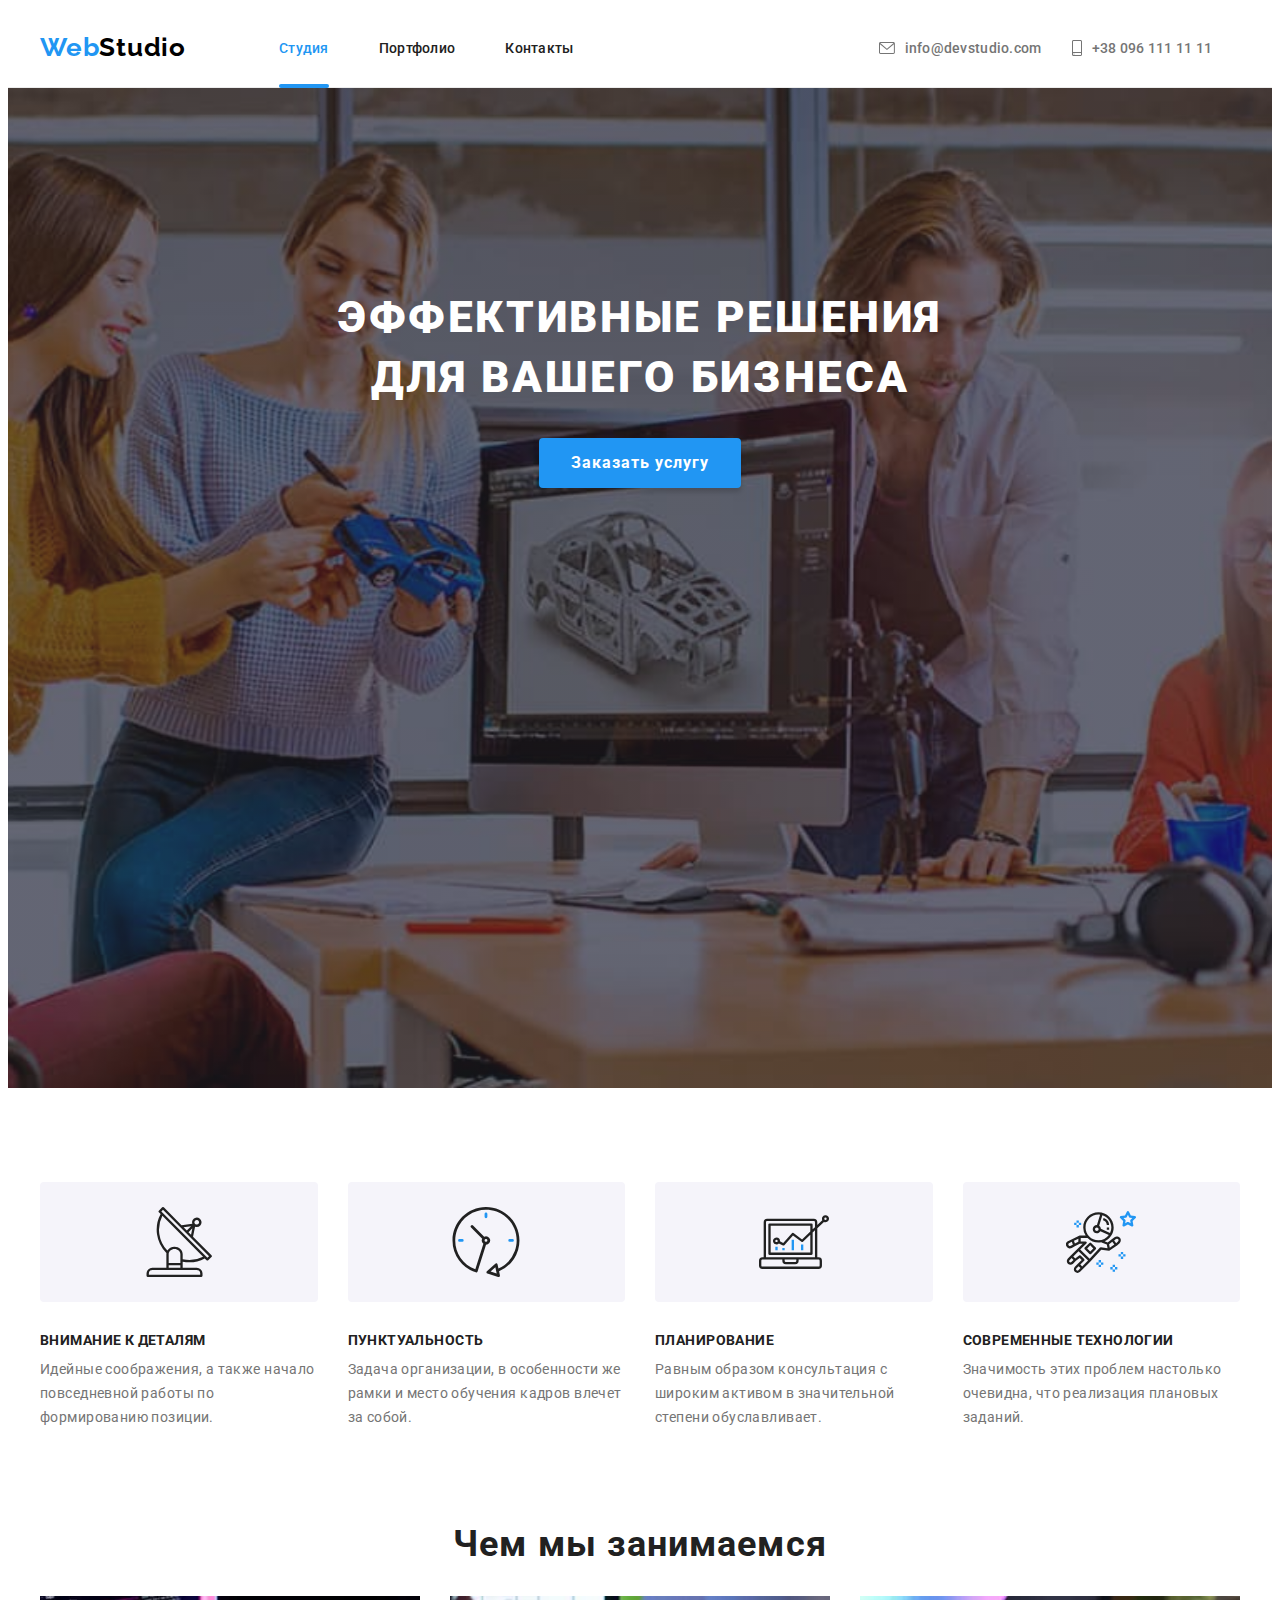
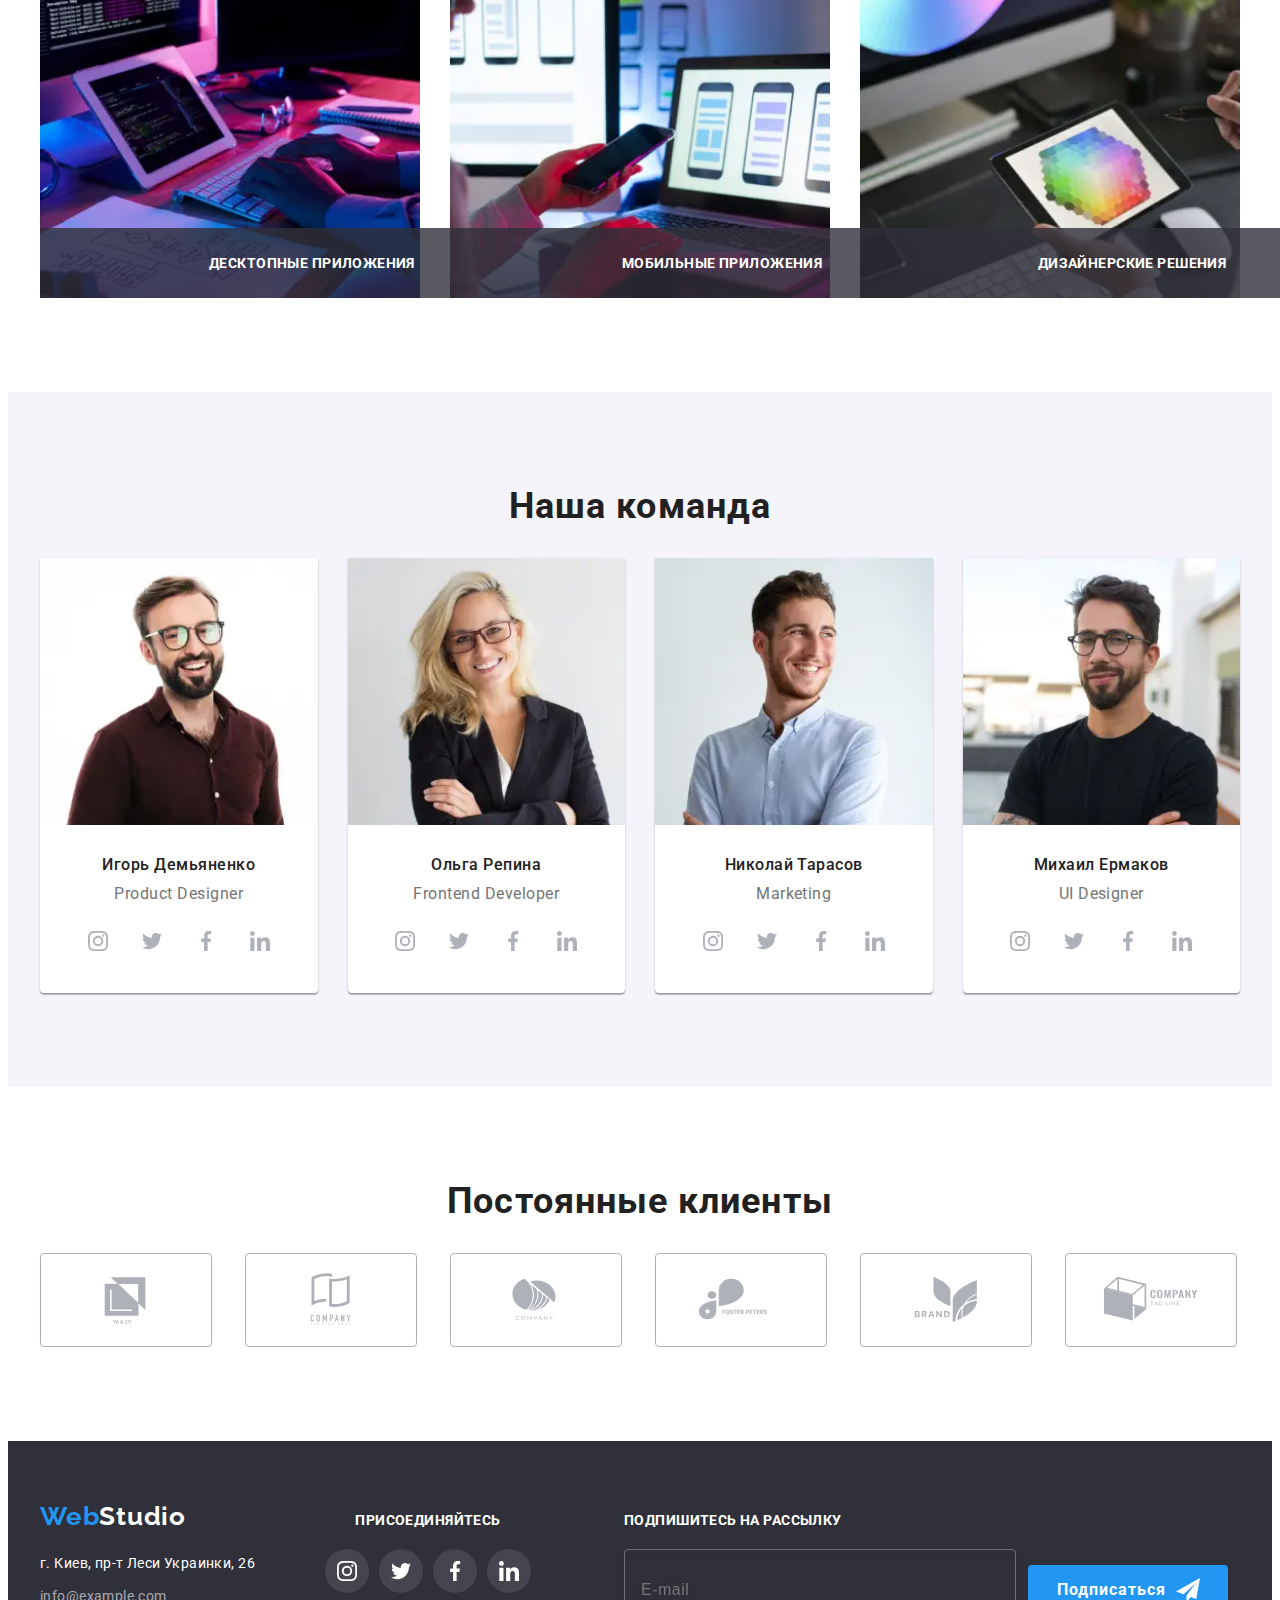
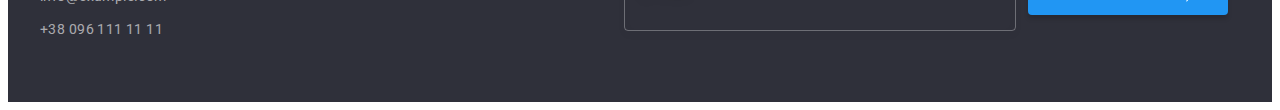
==== commit 2597fe13: "bug fix from mentor" ====
--- a/index.html
+++ b/index.html
@@ -53,16 +53,23 @@
                         <li class="mobile-menu-nav__item"><a href="./portfolio.html" class="mobile-menu-nav__link link">Портфолио</a></li>
                         <li class="mobile-menu-nav__item"><a href="" class="mobile-menu-nav__link link">Контакты</a></li>
                     </ul>
-                    <ul class="mobile-menu-contacts list">
-                        <li class="mobile-menu-contacts__item"><a class="mobile-menu-contacts__link mobile-menu-contacts__link_phone link" href="tel:+380961111111">+38 096 111 11 11</a></li>
-                        <li class="mobile-menu-contacts__item"><a class="mobile-menu-contacts__link link" href="mailto:info@devstudio.com" lang="en">info@devstudio.com</a></li>
-                    </ul>
-                    <ul class="mobile-menu-social-links list">
-                        <li class="mobile-menu-social-links__item"><a href="" class="mobile-menu-social-links__link link">Instagram<span></span></a></li>
-                        <li class="mobile-menu-social-links__item"><a href="" class="mobile-menu-social-links__link link">Twitter<span></span></a></li>
-                        <li class="mobile-menu-social-links__item"><a href="" class="mobile-menu-social-links__link link">Facebook<span></span></a></li>
-                        <li class="mobile-menu-social-links__item"><a href="" class="mobile-menu-social-links__link link">LinkedIn</a></li>
-                    </ul>
+                    <div>
+                        <ul class="mobile-menu-contacts list">
+                            <li class="mobile-menu-contacts__item"><a class="mobile-menu-contacts__link mobile-menu-contacts__link_phone link"
+                                    href="tel:+380961111111">+38 096 111 11 11</a></li>
+                            <li class="mobile-menu-contacts__item"><a class="mobile-menu-contacts__link link" href="mailto:info@devstudio.com"
+                                    lang="en">info@devstudio.com</a></li>
+                        </ul>
+                        <ul class="mobile-menu-social-links list">
+                            <li class="mobile-menu-social-links__item"><a href=""
+                                    class="mobile-menu-social-links__link link">Instagram<span></span></a></li>
+                            <li class="mobile-menu-social-links__item"><a href=""
+                                    class="mobile-menu-social-links__link link">Twitter<span></span></a></li>
+                            <li class="mobile-menu-social-links__item"><a href=""
+                                    class="mobile-menu-social-links__link link">Facebook<span></span></a></li>
+                            <li class="mobile-menu-social-links__item"><a href="" class="mobile-menu-social-links__link link">LinkedIn</a></li>
+                        </ul>
+                    </div>
                 </div>
             </div>
         </div>
--- a/css/main.min.css
+++ b/css/main.min.css
@@ -1,2 +1,2 @@
-:root{--main-color: #757575;--secondary-color: #212121;--accent-color: #2196f3;--main-footer-text-color: #ffffff;--background-color: #2f303a;--links-color: #afb1b8;--bcg-btn-color: #188ce8;--placeholder-color: rgba(117, 117, 117, 0.5);--bcg-grey-color: #f5f4fa;--main-bcg-color: #ffffff;--primary-font-family: 'Roboto', sans-serif;--secondary-font-family: 'Raleway', sans-serif;--transition-duration: 250ms;--transition-timing-function: cubic-bezier(0.4, 0, 0.2, 1)}.visually-hidden{position:absolute;width:1px;height:1px;margin:-1px;border:0;padding:0;white-space:nowrap;clip-path:inset(100%);clip:rect(0 0 0 0);overflow:hidden}.social-contact__link,.modal-close-btn,.footer-social__link,.btn-subscription{display:flex;align-items:center}h1,h2,h3,h4,h5,h6,p{margin-top:0;margin-bottom:0}ul,ol{margin-top:0;margin-bottom:0;padding-left:0}img{display:block;width:100%;height:auto}.list{list-style:none}.link{text-decoration:none}body{font-family:var(--primary-font-family);color:var(--main-color)}body.modal-open{overflow:hidden}.section{padding-top:60px;padding-bottom:60px}@media screen and (min-width: 1200px){.section{padding-top:94px;padding-bottom:94px}}.container{position:relative;padding-left:15px;padding-right:15px}@media screen and (min-width: 480px){.container{width:480px;margin:0 auto}}@media screen and (min-width: 768px){.container{width:768px}}@media screen and (min-width: 1200px){.container{width:1200px}}.mobile-menu-btn__open{display:inline-flex;background-color:transparent;border:none;padding:0;margin:0;line-height:0;transition:fill var(--transition-duration),var(--transition-timing-function)}.mobile-menu-btn__open:hover,.mobile-menu-btn__open:focus,.mobile-menu-btn__open:active{fill:var(--accent-color);cursor:pointer}@media screen and (min-width: 768px){.mobile-menu-btn__open{display:none}}.mobile-menu{position:fixed;top:0;left:0;width:100vw;height:100vh;background-color:#fff;overflow:auto;z-index:1;opacity:0;visibility:hidden;pointer-events:none}.mobile-menu.is-open{opacity:1;visibility:visible;pointer-events:auto}.mobile-menu__container{position:relative;padding-top:48px;padding-bottom:48px;padding-left:25px}.mobile-menu-nav{margin-bottom:302px}.mobile-menu-nav__link{position:relative;font-weight:500;font-size:40px;line-height:1.175;letter-spacing:0.02em;color:var(--secondary-color)}.mobile-menu-nav__item:not(:last-child),.mobile-menu-contacts__item:not(:last-child){margin-bottom:32px}.mobile-menu-contacts{margin-bottom:64px}.mobile-menu-contacts__link{font-weight:500;font-size:24px;line-height:1.167;letter-spacing:0.02em;color:var(--main-color)}.mobile-menu-contacts__link_phone{font-size:34px;line-height:1.176;color:var(--accent-color)}.mobile-menu-contacts__item:hover .mobile-menu-contacts__link,.mobile-menu-contacts__item:focus .mobile-menu-contacts__link{color:var(--accent-color)}.mobile-menu-social-links{display:flex;flex-wrap:wrap;align-items:center}.mobile-menu-social-links__item:not(:last-child){border-right:1px solid rgba(33,33,33,0.2);padding-right:10px;margin-right:10px}.mobile-menu-social-links__link{font-weight:500;font-size:18px;line-height:1.222;letter-spacing:0.02em;color:var(--accent-color)}.mobile-menu-btn__close{position:absolute;top:10px;right:15px;padding:0;border:none;background-color:#fff}.mobile-menu-btn__close:hover,.mobile-menu-btn__close:focus,.mobile-menu-btn__close:active{fill:var(--accent-color);cursor:pointer}@media screen and (min-width: 768px){.mobile-menu{display:none}}.btn{font-family:inherit;font-weight:700;font-size:16px;line-height:1.88;text-align:center;letter-spacing:0.06em;background-color:var(--accent-color);color:var(--main-footer-text-color);border:transparent;border-radius:4px;transition:background-color var(--transition-duration) var(--transition-timing-function);box-shadow:0px 4px 4px rgba(0,0,0,0.15)}.btn:hover,.btn:focus{background-color:var(--bcg-btn-color);cursor:pointer}.title{font-weight:700;font-size:28px;line-height:1.178;text-align:center;letter-spacing:0.03em;color:var(--secondary-color);margin-bottom:30px}@media screen and (min-width: 1200px){.title{font-size:36px;line-height:1.16}}.social-contact{display:flex;align-items:center}.social-contact__item:not(:last-child){margin-right:10px}.social-contact__link{justify-content:center;width:44px;height:44px;border-radius:50%;background-color:transparent;transition:background-color var(--transition-duration) var(--transition-timing-function)}.social-contact__link:hover,.social-contact__link:focus{background-color:var(--accent-color)}.social-contact__icon{width:20px;height:20px;fill:var(--links-color);transition:fill var(--transition-duration) var(--transition-timing-function)}.social-contact__link:hover .social-contact__icon,.social-contact__link:focus .social-contact__icon{fill:var(--main-footer-text-color)}.backdrop{position:fixed;top:0;left:0;width:100vw;height:100vh;padding:15px;overflow-y:scroll;background:rgba(0,0,0,0.2);z-index:100;transition:opacity var(--transition-duration) var(--transition-timing-function),visibility var(--transition-duration) var(--transition-timing-function)}.is-hidden{opacity:0;visibility:hidden;pointer-events:none}@media screen and (min-width: 768px){.backdrop{padding:0}}.modal{position:relative;max-width:450px;height:609px;padding:40px;background:var(--main-bcg-color);box-shadow:0px 1px 3px rgba(0,0,0,0.12),0px 1px 1px rgba(0,0,0,0.14),0px 2px 1px rgba(0,0,0,0.2);border-radius:4px}.modal-icon{width:18px;height:18px;fill:currentColor}.modal-close-btn{position:absolute;top:8px;right:8px;justify-content:center;width:30px;height:30px;padding:0;background:transparent;border:1px solid rgba(0,0,0,0.1);border-radius:50%;cursor:pointer}@media screen and (min-width: 480px){.modal{position:absolute;top:50%;left:50%;width:450px;transform:translate(-50%, -50%)}}@media screen and (min-width: 1200px){.modal{width:528px;height:581px}}.modal-request{display:block;font-size:20px;font-weight:700;line-height:1.5;text-align:center;letter-spacing:0.03em;color:var(--secondary-color);margin-bottom:12px}.modal-form{display:flex;flex-direction:column}.modal-label{display:block;margin-bottom:10px;font-weight:400;font-size:12px;line-height:1.17;letter-spacing:0.01em;color:var(--main-color)}.modal-input-wrapper{display:block;position:relative;margin-top:4px}.modal-input{width:100%;height:40px;padding-left:42px;border:1px solid rgba(33,33,33,0.2);border-radius:4px;font-size:14px;line-height:1.15;letter-spacing:0.01em;color:var(--secondary-color)}.modal-input:focus{outline:none;border:1px solid var(--accent-color)}.modal-input-icon{position:absolute;width:18px;height:18px;top:50%;left:12px;transform:translateY(-50%);background-size:contain;fill:#000000}.modal-input:focus+.modal-input-icon{fill:var(--accent-color)}.modal-message{width:100%;height:120px;resize:none;padding:12px 16px;margin-top:4px;color:var(--secondary-color);border:1px solid rgba(33,33,33,0.2);border-radius:4px}.modal-message::placeholder{font-weight:400;font-size:12px;line-height:1.17;letter-spacing:0.01em;color:var(--placeholder-color)}.modal-message:focus{outline:none;border-color:var(--accent-color)}.modal-label-checkbox{display:inline-block;font-weight:normal;font-size:12px;line-height:1.167;letter-spacing:0.03em;color:var(--main-color)}.modal-input-checkbox{position:absolute;width:1px;height:1px;margin:-1px;border:0;padding:0;white-space:nowrap;clip-path:inset(100%);clip:rect(0 0 0 0);overflow:hidden}.modal-checkbox-icon{display:inline-block;vertical-align:bottom;width:16px;height:15px;margin-right:7px;border:2px solid var(--secondary-color);border-radius:2px;transition:background-color 50ms var(--transition-timing-function),background-image 50ms var(--transition-timing-function)}.modal-input-checkbox:checked+.modal-checkbox-icon{border:transparent;background-color:var(--accent-color);background-image:url(../img/icon-check.svg);background-size:contain;background-origin:border-box}.modal-input-checkbox:focus+.modal-checkbox-icon{border-color:var(--accent-color)}.modal-submit-btn{align-self:center;max-width:200px;max-height:50px;padding:10px 55px;margin-top:30px}@media screen and (min-width: 1200px){.modal-request{line-height:1.15}.modal-label-checkbox{font-size:14px;line-height:1.71}.modal-checkbox-icon{vertical-align:middle}}@media screen and (max-width: 1999px){.logo{color:#000000;font-family:var(--secondary-font-family);font-weight:700;font-size:24px;line-height:1.167;letter-spacing:0.03em}}@media screen and (min-width: 1200px){.logo{color:#000000;font-family:var(--secondary-font-family);font-weight:700;font-size:26px;line-height:1.2;letter-spacing:0.03em}}.logo--blue{color:var(--accent-color)}.logo--white{color:var(--main-footer-text-color);display:block;margin-bottom:20px}.header{padding-top:10px;padding-bottom:10px;border-bottom:1px solid #ececec}@media screen and (max-width: 767px){.header-container{display:flex;justify-content:space-between;align-items:center}.menu-list{display:none}.contacts-list{display:none}}@media screen and (min-width: 768px){.header{padding-top:21px;padding-bottom:21px}.header-container{display:flex;align-items:center}.menu-nav{display:flex}.menu-list{display:flex;align-items:center;margin-left:88px}.menu__item:not(:last-child){margin-right:50px}.contacts-list{margin-left:84px}.contacts-item:not(:last-child){margin-bottom:10px}.address-link{display:flex;align-items:center;font-weight:500;font-size:12px;line-height:1.167;letter-spacing:0.02em;color:var(--main-color);transition:color var(--transition-duration),var(--transition-timing-function)}.address-link:hover,.address-link:focus{color:var(--accent-color)}.icon-envelope{fill:currentColor;width:14px;height:10px;margin-right:8px}.icon-smartphone{fill:currentColor;width:10px;height:14px;margin-right:8px}}@media screen and (min-width: 1200px){.header{padding-top:24px;padding-bottom:24px}.menu-list{display:flex;align-items:center;margin-left:93px}.contacts-list{display:flex;align-items:center;margin-left:305px}.contacts-item:not(:last-child){margin-bottom:0}.contacts-item+.contacts-item{margin-left:30px}.address-link{font-size:14px;line-height:1.15}.icon-envelope{fill:currentColor;width:16px;height:12px;margin-right:10px}.icon-smartphone{fill:currentColor;width:10px;height:16px;margin-right:10px}}.menu__link{position:relative;font-weight:500;font-size:14px;line-height:1.15;letter-spacing:0.02em;color:var(--secondary-color);padding-top:32px;padding-bottom:32px;transition:color var(--transition-duration),var(--transition-timing-function)}.menu__link:hover,.menu__link:focus{color:var(--accent-color)}.current{color:var(--accent-color)}.current::after{content:'';display:block;position:absolute;left:0;bottom:0;width:100%;height:4px;background:var(--accent-color);border-radius:2px}.hero{background-color:#c4c4c4;background-image:linear-gradient(rgba(47,48,58,0.4), rgba(47,48,58,0.4)),url(../img/bgimage-mob.jpg);background-position:center;background-repeat:no-repeat;background-size:cover;text-align:center;max-width:767px;height:400px;padding-top:118px;padding-bottom:118px;margin-left:auto;margin-right:auto}.hero__title{max-width:360px;font-weight:900;font-size:26px;line-height:1.615;text-align:center;letter-spacing:0.06em;text-transform:uppercase;color:var(--main-footer-text-color);margin-left:auto;margin-right:auto;margin-bottom:30px}.hero--btn{padding:10px 32px}@media (min-device-pixel-ratio: 2) and (max-width: 767px), (min-resolution: 192dpi) and (max-width: 767px), (min-resolution: 2dppx) and (max-width: 767px){.hero{background-image:linear-gradient(rgba(47,48,58,0.4), rgba(47,48,58,0.4)),url(../img/bgimage-mob@2x.jpg)}}@media screen and (min-width: 768px){.hero{background-image:linear-gradient(rgba(47,48,58,0.4), rgba(47,48,58,0.4)),url(../img/bgimage-tablet.jpg);max-width:1199px}}@media (min-device-pixel-ratio: 2) and (min-width: 768px), (min-resolution: 192dpi) and (min-width: 768px), (min-resolution: 2dppx) and (min-width: 768px){.hero{background-image:linear-gradient(rgba(47,48,58,0.4), rgba(47,48,58,0.4)),url(../img/bgimage-tablet@2x.jpg)}}@media screen and (min-width: 1200px){.hero{background-image:linear-gradient(rgba(47,48,58,0.4), rgba(47,48,58,0.4)),url(../img/bgimage-desktop.jpg);max-width:1600px;height:600px;padding-top:200px;padding-bottom:200px}.hero__title{max-width:696px;font-size:44px;line-height:1.36}}@media (min-device-pixel-ratio: 2) and (min-width: 1200px), (min-resolution: 192dpi) and (min-width: 1200px), (min-resolution: 2dppx) and (min-width: 1200px){.hero{background-image:linear-gradient(rgba(47,48,58,0.4), rgba(47,48,58,0.4)),url(../img/bgimage-desktop@2x.jpg)}}.features__img{height:120px;display:flex;align-items:center;justify-content:center;background:var(--bcg-grey-color);border-radius:4px;margin-bottom:30px}.features__icons{width:70px;height:70px;fill:var(--secondary-color)}.features__title{font-weight:700;font-size:14px;line-height:1.15;letter-spacing:0.03em;text-align:center;text-transform:uppercase;color:var(--secondary-color);margin-bottom:10px}.features__text{font-weight:400;font-size:14px;line-height:1.71;letter-spacing:0.03em}@media screen and (max-width: 1199px){.features__item:not(:last-child){margin-bottom:30px}}@media screen and (min-width: 768px) and (max-width: 1199px){.features__list{display:flex;flex-wrap:wrap}.features__item{width:calc((100% - 30px) / 2)}.features__item:nth-child(odd){margin-right:30px}.features__item:nth-last-child(-n+2){margin-bottom:0}.features__title{text-align:left}}@media screen and (min-width: 1200px){.features__list{display:flex;margin:-15px}.features__item{width:calc((100% - 90px) / 4);margin:15px}}@media screen and (max-width: 1199px){.work{display:none}}@media screen and (min-width: 1200px){.work{padding-top:0}.work__list{display:flex;margin:-15px}.work__item{width:calc((100% - 60px) / 3);margin:15px}.work__wrapper{position:relative}.work__overlay{position:absolute;left:0;bottom:0;width:100%;font-weight:700;font-size:14px;line-height:1.15;text-align:center;letter-spacing:0.03em;text-transform:uppercase;color:var(--main-footer-text-color);padding:27px 82px;background:rgba(47,48,58,0.8)}}.team{background-color:var(--bcg-grey-color)}.team__item{font-size:16px;line-height:1.19;text-align:center;letter-spacing:0.03em;background-color:var(--main-bcg-color);box-shadow:0px 1px 3px rgba(0,0,0,0.12),0px 1px 1px rgba(0,0,0,0.14),0px 2px 1px rgba(0,0,0,0.2);border-radius:0px 0px 4px 4px}.team-member{display:inline-block;padding:30px 30px 24px 30px;margin:0 auto}.team-member__name{font-weight:500;font-size:16px;color:var(--secondary-color);margin-bottom:10px}.team-member__profession{font-size:16px;margin-bottom:16px}@media screen and (max-width: 767px){.team__item{max-width:450px}.team__item:not(:last-child){margin-bottom:30px}}@media screen and (min-width: 768px){.team__list{display:flex;flex-wrap:wrap;margin:-15px}.team__item{width:calc((100% - 60px) / 2);margin:15px}}@media screen and (min-width: 1200px){.team__list{flex-wrap:nowrap}.team__item{width:calc((100% - 120px) / 2)}.team-member{padding:30px}}.clients-list{display:flex;flex-wrap:wrap;margin:-15px}.clients-item{margin:15px}.clients-item-link{display:flex;align-items:center;justify-content:center;height:92px;background-color:var(--main-bcg-color);border:1px solid var(--links-color);border-radius:4px;transition:border-color var(--transition-duration) var(--transition-timing-function)}.clients-item-link:hover,.clients-item-link:focus{border-color:var(--accent-color)}.clients-icon{width:106px;height:60px;fill:var(--links-color);transition:fill var(--transition-duration) var(--transition-timing-function)}.clients-item-link:hover .clients-icon,.clients-item-link:focus .clients-icon{fill:var(--accent-color)}@media screen and (max-width: 767px){.clients-item{width:calc((100% - 60px) / 2)}.clients-item-link{max-width:210px}}@media screen and (min-width: 767px){.clients-item{width:calc((100% - 90px) / 3)}.clients-item-link{width:226px}}@media screen and (min-width: 1200px){.clients-list{flex-wrap:nowrap}.clients-item{width:calc((100% - 120px) / 4)}.clients-item-link{width:170px}}.footer{background-color:var(--background-color);padding-top:60px;padding-bottom:60px}.footer-left-side{text-align:center}.address-list{margin-bottom:60px}.address-list .maps{color:var(--main-footer-text-color)}.address-item:not(:last-child){margin-bottom:8px}.address-footer-link{font-style:normal;font-size:14px;line-height:1.71;letter-spacing:0.03em;color:rgba(255,255,255,0.6)}.footer-title{font-weight:700;font-size:14px;line-height:1.14;letter-spacing:0.03em;text-transform:uppercase;text-align:center;color:var(--main-footer-text-color);margin-bottom:20px}.footer-social__list{display:flex;justify-content:center;margin-bottom:60px}.footer-social__item:not(:last-child){margin-right:10px}.footer-social__link{justify-content:center;width:44px;height:44px;border-radius:50%;background-color:rgba(255,255,255,0.1);transition:background-color var(--transition-duration) var(--transition-timing-function)}.footer-social__link:hover,.footer-social__link:focus{background-color:var(--accent-color)}.footer-social__icons{width:20px;height:20px;fill:var(--main-footer-text-color)}.footer-right-side{text-align:center}.footer-form{display:flex;flex-direction:column;align-items:center;margin-top:20px}.input-email{width:100%;height:50px;font-weight:400;font-size:16px;line-height:1.25;letter-spacing:0.03em;padding:15px 16px;color:var(--main-footer-text-color);background-color:transparent;border:1px solid rgba(255,255,255,0.3);filter:drop-shadow(0px 4px 4px rgba(0,0,0,0.15));border-radius:4px}.btn-subscription{justify-content:center;width:200px;height:50px;margin-top:20px;padding:10px 28px 10px 29px}.icon-send{width:24px;height:24px;background-size:contain;fill:currentColor;margin-left:10px}@media screen and (min-width: 768px){.footer__wrapper{display:flex;justify-content:center;align-items:baseline;margin-bottom:60px}.footer-left-side{margin-right:165px}.address-list{margin-bottom:0}.input-email{width:450px}}@media screen and (min-width: 1200px){.footer-content{display:flex;align-items:baseline}.footer__wrapper{margin-bottom:0}.footer-left-side{text-align:left;margin-right:70px}.address-item:not(:last-child){margin-bottom:9px}.footer-social__list{margin-bottom:0}.footer-right-side{text-align:left;margin-left:93px}.footer-form{flex-direction:row;align-items:center}.input-email{width:358px;margin-right:12px}.btn-subscription{margin-top:0}}.filtres-list{display:flex;flex-wrap:wrap;justify-content:left;margin-bottom:40px}.filtres-item{margin-bottom:15px}.filtres-item:not(:last-child){margin-right:8px}.filtres-btn{font-family:inherit;font-weight:500;font-size:16px;line-height:1.6;text-align:center;letter-spacing:0.03em;background:var(--bcg-grey-color);color:var(--secondary-color);border:transparent;border-radius:4px;padding:6px 22px;transition:background-color var(--transition-duration) var(--transition-timing-function),color var(--transition-duration) var(--transition-timing-function),box-shadow var(--transition-duration) var(--transition-timing-function)}.filtres-btn:hover,.filtres-btn:focus{background-color:var(--accent-color);color:var(--main-footer-text-color);cursor:pointer;box-shadow:0px 3px 1px rgba(0,0,0,0.1),0px 1px 2px rgba(0,0,0,0.08),0px 2px 2px rgba(0,0,0,0.12)}.cards-item{transition:box-shadow var(--transition-duration) var(--transition-timing-function)}.cards-item:hover,.cards-item:focus,.cards-item:active{box-shadow:0px 1px 1px rgba(0,0,0,0.12),0px 4px 4px rgba(0,0,0,0.06),1px 4px 6px rgba(0,0,0,0.16)}.card-wrapper{position:relative;overflow:hidden}.overlay{position:absolute;width:100%;height:100%;top:0;left:0;padding:77px 24px;font-weight:400;font-size:18px;line-height:1.56;letter-spacing:0.03em;color:var(--main-footer-text-color);background:rgba(33,150,243,0.9);overflow:auto;transform:translateY(100%);transition:transform var(--transition-duration) var(--transition-timing-function)}.cards-item-link:hover .overlay,.cards-item-link:focus .overlay{transform:translateY(0%)}.cards-title-list{font-weight:700;font-size:18px;line-height:2;letter-spacing:0.06em;color:var(--secondary-color);margin:0 0 4px 0}.cards-text{font-size:16px;line-height:1.87;letter-spacing:0.03em;color:var(--main-color)}.card-list-text{padding:20px 24px;border:1px solid #eeeeee;border-top:none}@media screen and (max-width: 767px){.cards-item:not(:last-child){margin-bottom:30px}}@media screen and (min-width: 768px){.filtres-list{flex-wrap:nowrap;justify-content:center;margin-bottom:30px}.cards-list{display:flex;flex-wrap:wrap;margin:-15px}.cards-item{width:calc((100% - 60px) / 2);margin:15px}.cards-item-link{height:100%;display:flex;flex-direction:column}.overlay{padding:49px 24px}.card-list-text{flex-grow:1}}@media screen and (min-width: 1200px){.filtres-list{margin-bottom:30px}.cards-item{width:calc((100% - 90px) / 3)}.overlay{padding:63px 24px}}
+:root{--main-color: #757575;--secondary-color: #212121;--accent-color: #2196f3;--main-footer-text-color: #ffffff;--background-color: #2f303a;--links-color: #afb1b8;--bcg-btn-color: #188ce8;--placeholder-color: rgba(117, 117, 117, 0.5);--bcg-grey-color: #f5f4fa;--main-bcg-color: #ffffff;--primary-font-family: 'Roboto', sans-serif;--secondary-font-family: 'Raleway', sans-serif;--transition-duration: 250ms;--transition-timing-function: cubic-bezier(0.4, 0, 0.2, 1)}.visually-hidden{position:absolute;width:1px;height:1px;margin:-1px;border:0;padding:0;white-space:nowrap;clip-path:inset(100%);clip:rect(0 0 0 0);overflow:hidden}.social-contact__link,.modal-close-btn,.footer-social__link,.btn-subscription{display:flex;align-items:center}h1,h2,h3,h4,h5,h6,p{margin-top:0;margin-bottom:0}ul,ol{margin-top:0;margin-bottom:0;padding-left:0}img{display:block;width:100%;height:auto}.list{list-style:none}.link{text-decoration:none}body{font-family:var(--primary-font-family);color:var(--main-color)}body.modal-open{overflow:hidden}.section{padding-top:60px;padding-bottom:60px}@media screen and (min-width: 1200px){.section{padding-top:94px;padding-bottom:94px}}.container{position:relative;padding-left:15px;padding-right:15px}@media screen and (min-width: 480px){.container{width:480px;margin:0 auto}}@media screen and (min-width: 768px){.container{width:768px}}@media screen and (min-width: 1200px){.container{width:1200px}}.mobile-menu-btn__open{display:inline-flex;background-color:transparent;border:none;padding:0;margin:0;line-height:0;transition:fill var(--transition-duration),var(--transition-timing-function)}.mobile-menu-btn__open:hover,.mobile-menu-btn__open:focus,.mobile-menu-btn__open:active{fill:var(--accent-color);cursor:pointer}@media screen and (min-width: 768px){.mobile-menu-btn__open{display:none}}.mobile-menu{position:fixed;top:0;left:0;width:100vw;height:100vh;background-color:#fff;overflow:auto;z-index:1;opacity:0;visibility:hidden;pointer-events:none}.mobile-menu.is-open{opacity:1;visibility:visible;pointer-events:auto}.mobile-menu__container{position:relative;width:100vw;height:100vh;padding-top:48px;padding-bottom:48px;padding-left:25px;display:flex;flex-direction:column;justify-content:space-between}.mobile-menu-nav__link{position:relative;font-weight:500;font-size:40px;line-height:1.175;letter-spacing:0.02em;color:var(--secondary-color)}.mobile-menu-nav__item:not(:last-child),.mobile-menu-contacts__item:not(:last-child){margin-bottom:32px}.mobile-menu-contacts{margin-bottom:64px}.mobile-menu-contacts__link{font-weight:500;font-size:24px;line-height:1.167;letter-spacing:0.02em;color:var(--main-color)}.mobile-menu-contacts__link_phone{font-size:34px;line-height:1.176;color:var(--accent-color)}.mobile-menu-contacts__item:hover .mobile-menu-contacts__link,.mobile-menu-contacts__item:focus .mobile-menu-contacts__link{color:var(--accent-color)}.mobile-menu-social-links{display:flex;flex-wrap:wrap;align-items:center}.mobile-menu-social-links__item:not(:last-child){border-right:1px solid rgba(33,33,33,0.2);padding-right:10px;margin-right:10px}.mobile-menu-social-links__link{font-weight:500;font-size:18px;line-height:1.222;letter-spacing:0.02em;color:var(--accent-color)}.mobile-menu-btn__close{position:absolute;top:10px;right:15px;padding:0;border:none;background-color:#fff}.mobile-menu-btn__close:hover,.mobile-menu-btn__close:focus,.mobile-menu-btn__close:active{fill:var(--accent-color);cursor:pointer}@media screen and (min-width: 768px){.mobile-menu{display:none}}.btn{font-family:inherit;font-weight:700;font-size:16px;line-height:1.88;text-align:center;letter-spacing:0.06em;background-color:var(--accent-color);color:var(--main-footer-text-color);border:transparent;border-radius:4px;transition:background-color var(--transition-duration) var(--transition-timing-function);box-shadow:0px 4px 4px rgba(0,0,0,0.15)}.btn:hover,.btn:focus{background-color:var(--bcg-btn-color);cursor:pointer}.title{font-weight:700;font-size:28px;line-height:1.178;text-align:center;letter-spacing:0.03em;color:var(--secondary-color);margin-bottom:30px}@media screen and (min-width: 1200px){.title{font-size:36px;line-height:1.16}}.social-contact{display:flex;align-items:center}.social-contact__item:not(:last-child){margin-right:10px}.social-contact__link{justify-content:center;width:44px;height:44px;border-radius:50%;background-color:transparent;transition:background-color var(--transition-duration) var(--transition-timing-function)}.social-contact__link:hover,.social-contact__link:focus{background-color:var(--accent-color)}.social-contact__icon{width:20px;height:20px;fill:var(--links-color);transition:fill var(--transition-duration) var(--transition-timing-function)}.social-contact__link:hover .social-contact__icon,.social-contact__link:focus .social-contact__icon{fill:var(--main-footer-text-color)}.backdrop{position:fixed;top:0;left:0;width:100vw;height:100vh;padding:15px;overflow-y:scroll;background:rgba(0,0,0,0.2);z-index:100;transition:opacity var(--transition-duration) var(--transition-timing-function),visibility var(--transition-duration) var(--transition-timing-function)}.is-hidden{opacity:0;visibility:hidden;pointer-events:none}@media screen and (min-width: 768px){.backdrop{padding:0}}.modal{position:relative;max-width:450px;height:609px;padding:40px;background:var(--main-bcg-color);box-shadow:0px 1px 3px rgba(0,0,0,0.12),0px 1px 1px rgba(0,0,0,0.14),0px 2px 1px rgba(0,0,0,0.2);border-radius:4px}.modal-icon{width:18px;height:18px;fill:currentColor}.modal-close-btn{position:absolute;top:8px;right:8px;justify-content:center;width:30px;height:30px;padding:0;background:transparent;border:1px solid rgba(0,0,0,0.1);border-radius:50%;cursor:pointer}@media screen and (min-width: 480px){.modal{position:absolute;top:50%;left:50%;width:450px;transform:translate(-50%, -50%)}}@media screen and (min-width: 1200px){.modal{width:528px;height:581px}}.modal-request{display:block;font-size:20px;font-weight:700;line-height:1.5;text-align:center;letter-spacing:0.03em;color:var(--secondary-color);margin-bottom:12px}.modal-form{display:flex;flex-direction:column}.modal-label{display:block;margin-bottom:10px;font-weight:400;font-size:12px;line-height:1.17;letter-spacing:0.01em;color:var(--main-color)}.modal-input-wrapper{display:block;position:relative;margin-top:4px}.modal-input{width:100%;height:40px;padding-left:42px;border:1px solid rgba(33,33,33,0.2);border-radius:4px;font-size:14px;line-height:1.15;letter-spacing:0.01em;color:var(--secondary-color)}.modal-input:focus{outline:none;border:1px solid var(--accent-color)}.modal-input-icon{position:absolute;width:18px;height:18px;top:50%;left:12px;transform:translateY(-50%);background-size:contain;fill:#000000}.modal-input:focus+.modal-input-icon{fill:var(--accent-color)}.modal-message{width:100%;height:120px;resize:none;padding:12px 16px;margin-top:4px;color:var(--secondary-color);border:1px solid rgba(33,33,33,0.2);border-radius:4px}.modal-message::placeholder{font-weight:400;font-size:12px;line-height:1.17;letter-spacing:0.01em;color:var(--placeholder-color)}.modal-message:focus{outline:none;border-color:var(--accent-color)}.modal-label-checkbox{display:inline-block;font-weight:normal;font-size:12px;line-height:1.167;letter-spacing:0.03em;color:var(--main-color)}.modal-input-checkbox{position:absolute;width:1px;height:1px;margin:-1px;border:0;padding:0;white-space:nowrap;clip-path:inset(100%);clip:rect(0 0 0 0);overflow:hidden}.modal-checkbox-icon{display:inline-block;vertical-align:bottom;width:16px;height:15px;margin-right:7px;border:2px solid var(--secondary-color);border-radius:2px;transition:background-color 50ms var(--transition-timing-function),background-image 50ms var(--transition-timing-function)}.modal-input-checkbox:checked+.modal-checkbox-icon{border:transparent;background-color:var(--accent-color);background-image:url(../img/icon-check.svg);background-size:contain;background-origin:border-box}.modal-input-checkbox:focus+.modal-checkbox-icon{border-color:var(--accent-color)}.modal-submit-btn{align-self:center;max-width:200px;max-height:50px;padding:10px 55px;margin-top:30px}@media screen and (min-width: 1200px){.modal-request{line-height:1.15}.modal-label-checkbox{font-size:14px;line-height:1.71}.modal-checkbox-icon{vertical-align:middle}}@media screen and (max-width: 1999px){.logo{color:#000000;font-family:var(--secondary-font-family);font-weight:700;font-size:24px;line-height:1.167;letter-spacing:0.03em}}@media screen and (min-width: 1200px){.logo{color:#000000;font-family:var(--secondary-font-family);font-weight:700;font-size:26px;line-height:1.2;letter-spacing:0.03em}}.logo--blue{color:var(--accent-color)}.logo--white{color:var(--main-footer-text-color);display:block;margin-bottom:20px}.header{padding-top:10px;padding-bottom:10px;border-bottom:1px solid #ececec}@media screen and (max-width: 767px){.header-container{display:flex;justify-content:space-between;align-items:center}.menu-list{display:none}.contacts-list{display:none}}@media screen and (min-width: 768px){.header{padding-top:21px;padding-bottom:21px}.header-container{display:flex;align-items:center}.menu-nav{display:flex}.menu-list{display:flex;align-items:center;margin-left:88px}.menu__item:not(:last-child){margin-right:50px}.contacts-list{margin-left:84px}.contacts-item:not(:last-child){margin-bottom:10px}.address-link{display:flex;align-items:center;font-weight:500;font-size:12px;line-height:1.167;letter-spacing:0.02em;color:var(--main-color);transition:color var(--transition-duration),var(--transition-timing-function)}.address-link:hover,.address-link:focus{color:var(--accent-color)}.icon-envelope{fill:currentColor;width:14px;height:10px;margin-right:8px}.icon-smartphone{fill:currentColor;width:10px;height:14px;margin-right:8px}}@media screen and (min-width: 1200px){.header{padding-top:24px;padding-bottom:24px}.menu-list{display:flex;align-items:center;margin-left:93px}.contacts-list{display:flex;align-items:center;margin-left:305px}.contacts-item:not(:last-child){margin-bottom:0}.contacts-item+.contacts-item{margin-left:30px}.address-link{font-size:14px;line-height:1.15}.icon-envelope{fill:currentColor;width:16px;height:12px;margin-right:10px}.icon-smartphone{fill:currentColor;width:10px;height:16px;margin-right:10px}}.menu__link{position:relative;font-weight:500;font-size:14px;line-height:1.15;letter-spacing:0.02em;color:var(--secondary-color);padding-top:32px;padding-bottom:32px;transition:color var(--transition-duration),var(--transition-timing-function)}.menu__link:hover,.menu__link:focus{color:var(--accent-color)}.current{color:var(--accent-color)}.current::after{content:'';display:block;position:absolute;left:0;bottom:0;width:100%;height:4px;background:var(--accent-color);border-radius:2px}.hero{background-color:#c4c4c4;background-image:linear-gradient(rgba(47,48,58,0.4), rgba(47,48,58,0.4)),url(../img/bgimage-mob.jpg);background-position:center;background-repeat:no-repeat;background-size:cover;text-align:center;max-width:767px;height:400px;padding-top:118px;padding-bottom:118px;margin-left:auto;margin-right:auto}.hero__title{max-width:360px;font-weight:900;font-size:26px;line-height:1.615;text-align:center;letter-spacing:0.06em;text-transform:uppercase;color:var(--main-footer-text-color);margin-left:auto;margin-right:auto;margin-bottom:30px}.hero--btn{padding:10px 32px}@media (min-device-pixel-ratio: 2) and (max-width: 767px), (min-resolution: 192dpi) and (max-width: 767px), (min-resolution: 2dppx) and (max-width: 767px){.hero{background-image:linear-gradient(rgba(47,48,58,0.4), rgba(47,48,58,0.4)),url(../img/bgimage-mob@2x.jpg)}}@media screen and (min-width: 768px){.hero{background-image:linear-gradient(rgba(47,48,58,0.4), rgba(47,48,58,0.4)),url(../img/bgimage-tablet.jpg);max-width:1199px}}@media (min-device-pixel-ratio: 2) and (min-width: 768px), (min-resolution: 192dpi) and (min-width: 768px), (min-resolution: 2dppx) and (min-width: 768px){.hero{background-image:linear-gradient(rgba(47,48,58,0.4), rgba(47,48,58,0.4)),url(../img/bgimage-tablet@2x.jpg)}}@media screen and (min-width: 1200px){.hero{background-image:linear-gradient(rgba(47,48,58,0.4), rgba(47,48,58,0.4)),url(../img/bgimage-desktop.jpg);max-width:1600px;height:600px;padding-top:200px;padding-bottom:200px}.hero__title{max-width:696px;font-size:44px;line-height:1.36}}@media (min-device-pixel-ratio: 2) and (min-width: 1200px), (min-resolution: 192dpi) and (min-width: 1200px), (min-resolution: 2dppx) and (min-width: 1200px){.hero{background-image:linear-gradient(rgba(47,48,58,0.4), rgba(47,48,58,0.4)),url(../img/bgimage-desktop@2x.jpg)}}.features__img{height:120px;display:flex;align-items:center;justify-content:center;background:var(--bcg-grey-color);border-radius:4px;margin-bottom:30px}.features__icons{width:70px;height:70px;fill:var(--secondary-color)}.features__title{font-weight:700;font-size:14px;line-height:1.15;letter-spacing:0.03em;text-align:center;text-transform:uppercase;color:var(--secondary-color);margin-bottom:10px}.features__text{font-weight:400;font-size:14px;line-height:1.71;letter-spacing:0.03em}@media screen and (max-width: 1199px){.features__item:not(:last-child){margin-bottom:30px}}@media screen and (min-width: 768px) and (max-width: 1199px){.features__list{display:flex;flex-wrap:wrap}.features__item{width:calc((100% - 30px) / 2)}.features__item:nth-child(odd){margin-right:30px}.features__item:nth-last-child(-n+2){margin-bottom:0}.features__title{text-align:left}}@media screen and (min-width: 1200px){.features__list{display:flex;margin:-15px}.features__item{width:calc((100% - 90px) / 4);margin:15px}.features__title{text-align:left}}@media screen and (max-width: 1199px){.work{display:none}}@media screen and (min-width: 1200px){.work{padding-top:0}.work__list{display:flex;margin:-15px}.work__item{width:calc((100% - 60px) / 3);margin:15px}.work__wrapper{position:relative}.work__overlay{position:absolute;left:0;bottom:0;width:100%;font-weight:700;font-size:14px;line-height:1.15;text-align:center;letter-spacing:0.03em;text-transform:uppercase;color:var(--main-footer-text-color);padding:27px 82px;background:rgba(47,48,58,0.8)}}.team{background-color:var(--bcg-grey-color)}.team__item{font-size:16px;line-height:1.19;text-align:center;letter-spacing:0.03em;background-color:var(--main-bcg-color);box-shadow:0px 1px 3px rgba(0,0,0,0.12),0px 1px 1px rgba(0,0,0,0.14),0px 2px 1px rgba(0,0,0,0.2);border-radius:0px 0px 4px 4px}.team-member{display:inline-block;padding:30px 30px 24px 30px;margin:0 auto}.team-member__name{font-weight:500;font-size:16px;color:var(--secondary-color);margin-bottom:10px}.team-member__profession{font-size:16px;margin-bottom:16px}@media screen and (max-width: 767px){.team__item{max-width:450px}.team__item:not(:last-child){margin-bottom:30px}}@media screen and (min-width: 768px){.team__list{display:flex;flex-wrap:wrap;margin:-15px}.team__item{width:calc((100% - 60px) / 2);margin:15px}}@media screen and (min-width: 1200px){.team__list{flex-wrap:nowrap}.team__item{width:calc((100% - 120px) / 2)}.team-member{padding:30px}}.clients-list{display:flex;flex-wrap:wrap;margin:-15px}.clients-item{margin:15px}.clients-item-link{display:flex;align-items:center;justify-content:center;height:92px;background-color:var(--main-bcg-color);border:1px solid var(--links-color);border-radius:4px;transition:border-color var(--transition-duration) var(--transition-timing-function)}.clients-item-link:hover,.clients-item-link:focus{border-color:var(--accent-color)}.clients-icon{width:106px;height:60px;fill:var(--links-color);transition:fill var(--transition-duration) var(--transition-timing-function)}.clients-item-link:hover .clients-icon,.clients-item-link:focus .clients-icon{fill:var(--accent-color)}@media screen and (max-width: 767px){.clients-item{width:calc((100% - 60px) / 2)}.clients-item-link{max-width:210px}}@media screen and (min-width: 767px){.clients-item{width:calc((100% - 90px) / 3)}.clients-item-link{width:226px}}@media screen and (min-width: 1200px){.clients-list{flex-wrap:nowrap}.clients-item{width:calc((100% - 120px) / 4)}.clients-item-link{width:170px}}.footer{background-color:var(--background-color);padding-top:60px;padding-bottom:60px}.footer-left-side{text-align:center}.address-list{margin-bottom:60px}.address-list .maps{color:var(--main-footer-text-color)}.address-item:not(:last-child){margin-bottom:8px}.address-footer-link{font-style:normal;font-size:14px;line-height:1.71;letter-spacing:0.03em;color:rgba(255,255,255,0.6)}.footer-title{font-weight:700;font-size:14px;line-height:1.14;letter-spacing:0.03em;text-transform:uppercase;text-align:center;color:var(--main-footer-text-color);margin-bottom:20px}.footer-social__list{display:flex;justify-content:center;margin-bottom:60px}.footer-social__item:not(:last-child){margin-right:10px}.footer-social__link{justify-content:center;width:44px;height:44px;border-radius:50%;background-color:rgba(255,255,255,0.1);transition:background-color var(--transition-duration) var(--transition-timing-function)}.footer-social__link:hover,.footer-social__link:focus{background-color:var(--accent-color)}.footer-social__icons{width:20px;height:20px;fill:var(--main-footer-text-color)}.footer-right-side{text-align:center}.footer-form{display:flex;flex-direction:column;align-items:center;margin-top:20px}.input-email{width:100%;height:50px;font-weight:400;font-size:16px;line-height:1.25;letter-spacing:0.03em;padding:15px 16px;color:var(--main-footer-text-color);background-color:transparent;border:1px solid rgba(255,255,255,0.3);filter:drop-shadow(0px 4px 4px rgba(0,0,0,0.15));border-radius:4px}.btn-subscription{justify-content:center;width:200px;height:50px;margin-top:20px;padding:10px 28px 10px 29px}.icon-send{width:24px;height:24px;background-size:contain;fill:currentColor;margin-left:10px}@media screen and (min-width: 768px){.footer__wrapper{display:flex;justify-content:center;align-items:baseline;margin-bottom:60px}.footer-left-side{margin-right:165px}.address-list{margin-bottom:0}.input-email{width:450px}}@media screen and (min-width: 1200px){.footer-content{display:flex;align-items:baseline}.footer__wrapper{margin-bottom:0}.footer-left-side{text-align:left;margin-right:70px}.address-item:not(:last-child){margin-bottom:9px}.footer-social__list{margin-bottom:0}.footer-right-side{text-align:left;margin-left:93px}.footer-form{flex-direction:row;align-items:center}.input-email{width:358px;margin-right:12px}.btn-subscription{margin-top:0}}.filtres-list{display:flex;flex-wrap:wrap;justify-content:left;margin-bottom:40px}.filtres-item{margin-bottom:15px}.filtres-item:not(:last-child){margin-right:8px}.filtres-btn{font-family:inherit;font-weight:500;font-size:16px;line-height:1.6;text-align:center;letter-spacing:0.03em;background:var(--bcg-grey-color);color:var(--secondary-color);border:transparent;border-radius:4px;padding:6px 22px;transition:background-color var(--transition-duration) var(--transition-timing-function),color var(--transition-duration) var(--transition-timing-function),box-shadow var(--transition-duration) var(--transition-timing-function)}.filtres-btn:hover,.filtres-btn:focus{background-color:var(--accent-color);color:var(--main-footer-text-color);cursor:pointer;box-shadow:0px 3px 1px rgba(0,0,0,0.1),0px 1px 2px rgba(0,0,0,0.08),0px 2px 2px rgba(0,0,0,0.12)}.cards-item{border-left:1px solid #eeeeee;border-right:1px solid #eeeeee;border-bottom:1px solid #eeeeee;transition:box-shadow var(--transition-duration) var(--transition-timing-function)}.cards-item:hover,.cards-item:focus,.cards-item:active{box-shadow:0px 1px 1px rgba(0,0,0,0.12),0px 4px 4px rgba(0,0,0,0.06),1px 4px 6px rgba(0,0,0,0.16)}.card-wrapper{position:relative;overflow:hidden}.overlay{position:absolute;width:100%;height:100%;top:0;left:0;padding:77px 24px;font-weight:400;font-size:18px;line-height:1.56;letter-spacing:0.03em;color:var(--main-footer-text-color);background:rgba(33,150,243,0.9);overflow:auto;transform:translateY(100%);transition:transform var(--transition-duration) var(--transition-timing-function)}.cards-item-link:hover .overlay,.cards-item-link:focus .overlay{transform:translateY(0%)}.cards-title-list{font-weight:700;font-size:18px;line-height:2;letter-spacing:0.06em;color:var(--secondary-color);margin:0 0 4px 0}.cards-text{font-size:16px;line-height:1.87;letter-spacing:0.03em;color:var(--main-color)}.card-list-text{padding:20px 24px}@media screen and (max-width: 767px){.cards-item:not(:last-child){margin-bottom:30px}}@media screen and (min-width: 768px){.filtres-list{flex-wrap:nowrap;justify-content:center;margin-bottom:30px}.cards-list{display:flex;flex-wrap:wrap;margin:-15px}.cards-item{width:calc((100% - 60px) / 2);margin:15px}.overlay{padding:49px 24px}}@media screen and (min-width: 1200px){.filtres-list{margin-bottom:30px}.cards-item{width:calc((100% - 90px) / 3)}.overlay{padding:63px 24px}}
 /*# sourceMappingURL=main.min.css.map */